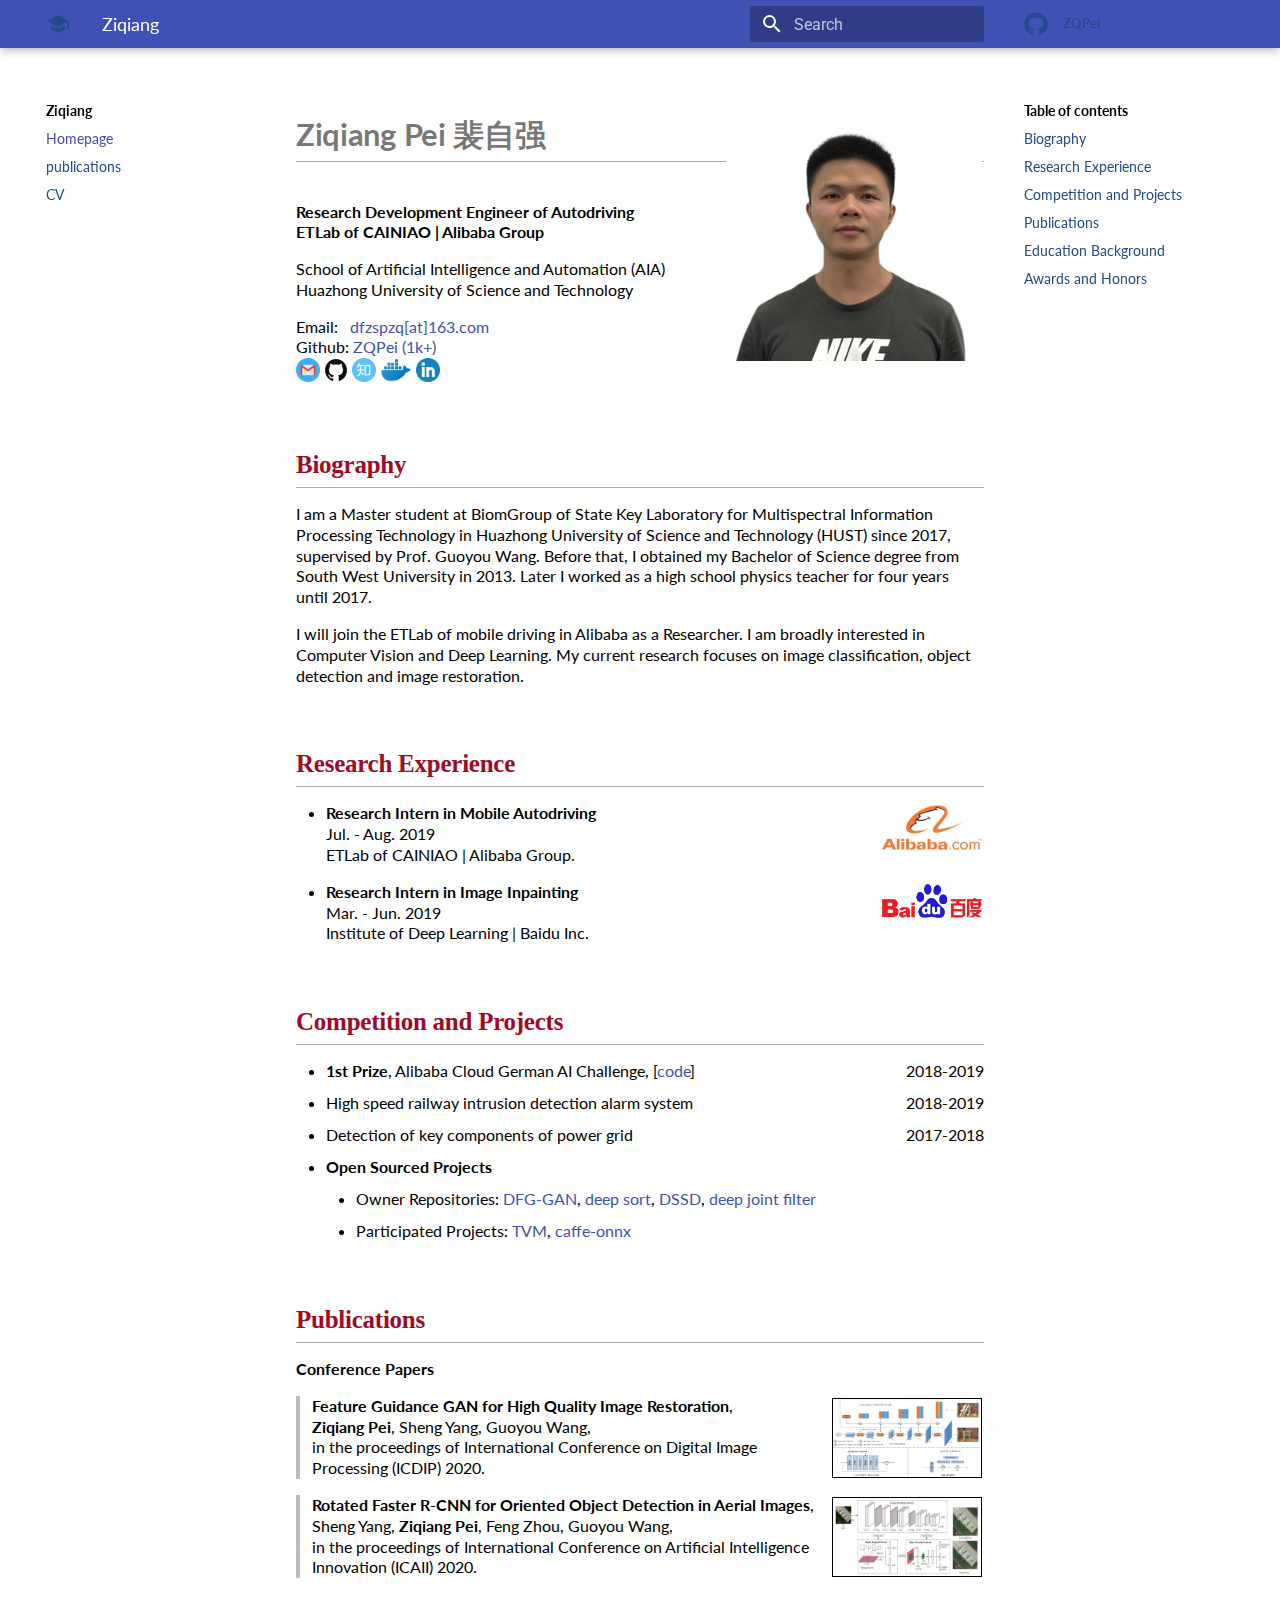
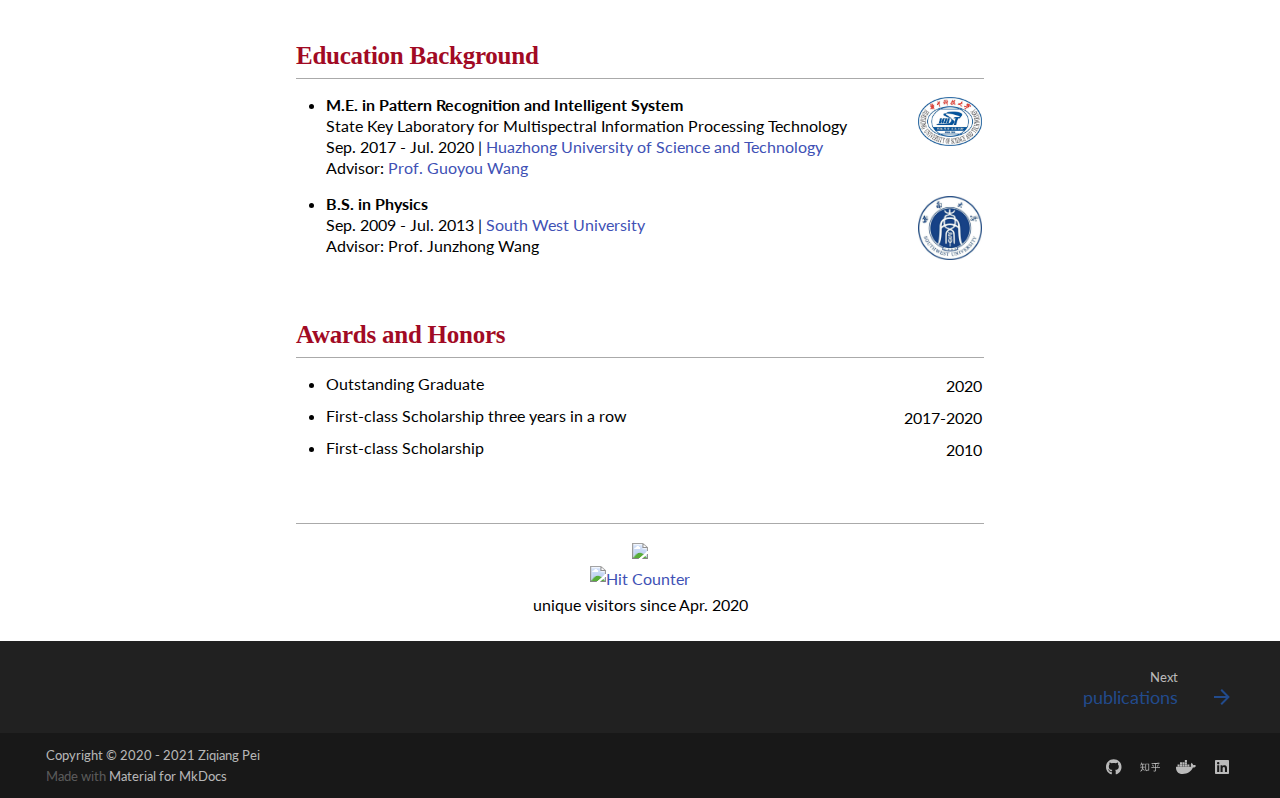
==== index.html @ 9671bfe8 "add style" ====
<!doctype html>
<html lang="en" class="no-js">
  <head>
    
      <meta charset="utf-8">
      <meta name="viewport" content="width=device-width,initial-scale=1">
      
        <meta name="description" content="Ziqiang's Academic Homepage">
      
      
        <link rel="canonical" href="https://zqpei.github.io/">
      
      
        <meta name="author" content="Ziqiang Pei">
      
      <link rel="shortcut icon" href="images/favicon.png">
      <meta name="generator" content="mkdocs-1.1, mkdocs-material-5.0.1">
    
    
      
        <title>Ziqiang</title>
      
    
    
      <link rel="stylesheet" href="assets/stylesheets/main.c3000690.min.css">
      
        <link rel="stylesheet" href="assets/stylesheets/palette.4444686e.min.css">
      
      
        
        
        <meta name="theme-color" content="#3f51b5">
      
    
    
    
      
        <link href="https://fonts.gstatic.com" rel="preconnect" crossorigin>
        <link rel="stylesheet" href="https://fonts.googleapis.com/css?family=Roboto:300,400,400i,700%7CRoboto+Mono&display=fallback">
        <style>body,input{font-family:"Roboto",-apple-system,BlinkMacSystemFont,Helvetica,Arial,sans-serif}code,kbd,pre{font-family:"Roboto Mono",SFMono-Regular,Consolas,Menlo,monospace}</style>
      
    
    
    
      <link rel="stylesheet" href="style.css">
    
    
      
        
<link rel="preconnect dns-prefetch" href="https://www.google-analytics.com">
<script>window.ga=window.ga||function(){(ga.q=ga.q||[]).push(arguments)},ga.l=+new Date,ga("create","UA-162524994-1","auto"),ga("set","anonymizeIp",!0),ga("send","pageview"),document.addEventListener("DOMContentLoaded",function(){document.forms.search&&document.forms.search.query.addEventListener("blur",function(){if(this.value){var e=document.location.pathname;ga("send","pageview",e+"?q="+this.value)}})}),document.addEventListener("DOMContentSwitch",function(){ga("send","pageview")})</script>
<script async src="https://www.google-analytics.com/analytics.js"></script>
      
    
    
    <link href="https://fonts.googleapis.com/css?family=Lato:400,700,400italic,700italic" rel="stylesheet" type="text/css">
    
  </head>
  
  
    
    
    <body dir="ltr" data-md-color-primary="indigo" data-md-color-accent="indigo">
  
    <input class="md-toggle" data-md-toggle="drawer" type="checkbox" id="__drawer" autocomplete="off">
    <input class="md-toggle" data-md-toggle="search" type="checkbox" id="__search" autocomplete="off">
    <label class="md-overlay" for="__drawer"></label>
    <div data-md-component="skip">
      
        
        <a href="#ziqiang-pei" class="md-skip">
          Skip to content
        </a>
      
    </div>
    <div data-md-component="announce">
      
    </div>
    
      <header class="md-header" data-md-component="header">
  <nav class="md-header-nav md-grid" aria-label="Header">
    <a href="https://zqpei.github.io" title="Ziqiang" class="md-header-nav__button md-logo" aria-label="Ziqiang">
      
  
  <svg xmlns="http://www.w3.org/2000/svg" viewBox="0 0 24 24"><path d="M12,3L1,9L12,15L21,10.09V17H23V9M5,13.18V17.18L12,21L19,17.18V13.18L12,17L5,13.18Z" /></svg>

    </a>
    <label class="md-header-nav__button md-icon" for="__drawer">
      <svg xmlns="http://www.w3.org/2000/svg" viewBox="0 0 24 24"><path d="M3,6H21V8H3V6M3,11H21V13H3V11M3,16H21V18H3V16Z" /></svg>
    </label>
    <div class="md-header-nav__title" data-md-component="header-title">
      
        <div class="md-header-nav__ellipsis">
          <span class="md-header-nav__topic md-ellipsis">
            Ziqiang
          </span>
          <span class="md-header-nav__topic md-ellipsis">
            
              Homepage
            
          </span>
        </div>
      
    </div>
    
      <label class="md-header-nav__button md-icon" for="__search">
        <svg xmlns="http://www.w3.org/2000/svg" viewBox="0 0 24 24"><path d="M9.5,3A6.5,6.5 0 0,1 16,9.5C16,11.11 15.41,12.59 14.44,13.73L14.71,14H15.5L20.5,19L19,20.5L14,15.5V14.71L13.73,14.44C12.59,15.41 11.11,16 9.5,16A6.5,6.5 0 0,1 3,9.5A6.5,6.5 0 0,1 9.5,3M9.5,5C7,5 5,7 5,9.5C5,12 7,14 9.5,14C12,14 14,12 14,9.5C14,7 12,5 9.5,5Z" /></svg>
      </label>
      
<div class="md-search" data-md-component="search" role="dialog">
  <label class="md-search__overlay" for="__search"></label>
  <div class="md-search__inner" role="search">
    <form class="md-search__form" name="search">
      <input type="text" class="md-search__input" name="query" aria-label="Search" placeholder="Search" autocapitalize="off" autocorrect="off" autocomplete="off" spellcheck="false" data-md-component="search-query" data-md-state="active">
      <label class="md-search__icon md-icon" for="__search">
        <svg xmlns="http://www.w3.org/2000/svg" viewBox="0 0 24 24"><path d="M9.5,3A6.5,6.5 0 0,1 16,9.5C16,11.11 15.41,12.59 14.44,13.73L14.71,14H15.5L20.5,19L19,20.5L14,15.5V14.71L13.73,14.44C12.59,15.41 11.11,16 9.5,16A6.5,6.5 0 0,1 3,9.5A6.5,6.5 0 0,1 9.5,3M9.5,5C7,5 5,7 5,9.5C5,12 7,14 9.5,14C12,14 14,12 14,9.5C14,7 12,5 9.5,5Z" /></svg>
        <svg xmlns="http://www.w3.org/2000/svg" viewBox="0 0 24 24"><path d="M20,11V13H8L13.5,18.5L12.08,19.92L4.16,12L12.08,4.08L13.5,5.5L8,11H20Z" /></svg>
      </label>
      <button type="reset" class="md-search__icon md-icon" aria-label="Clear" data-md-component="search-reset" tabindex="-1">
        <svg xmlns="http://www.w3.org/2000/svg" viewBox="0 0 24 24"><path d="M19,6.41L17.59,5L12,10.59L6.41,5L5,6.41L10.59,12L5,17.59L6.41,19L12,13.41L17.59,19L19,17.59L13.41,12L19,6.41Z" /></svg>
      </button>
    </form>
    <div class="md-search__output">
      <div class="md-search__scrollwrap" data-md-scrollfix>
        <div class="md-search-result" data-md-component="search-result">
          <div class="md-search-result__meta">
            Type to start searching
          </div>
          <ol class="md-search-result__list"></ol>
        </div>
      </div>
    </div>
  </div>
</div>
    
    
      <div class="md-header-nav__source">
        
<a href="https://github.com/ZQPei" title="Go to repository" class="md-source">
  <div class="md-source__icon md-icon">
    
    <svg xmlns="http://www.w3.org/2000/svg" viewBox="0 0 496 512"><path d="M165.9 397.4c0 2-2.3 3.6-5.2 3.6-3.3.3-5.6-1.3-5.6-3.6 0-2 2.3-3.6 5.2-3.6 3-.3 5.6 1.3 5.6 3.6zm-31.1-4.5c-.7 2 1.3 4.3 4.3 4.9 2.6 1 5.6 0 6.2-2s-1.3-4.3-4.3-5.2c-2.6-.7-5.5.3-6.2 2.3zm44.2-1.7c-2.9.7-4.9 2.6-4.6 4.9.3 2 2.9 3.3 5.9 2.6 2.9-.7 4.9-2.6 4.6-4.6-.3-1.9-3-3.2-5.9-2.9zM244.8 8C106.1 8 0 113.3 0 252c0 110.9 69.8 205.8 169.5 239.2 12.8 2.3 17.3-5.6 17.3-12.1 0-6.2-.3-40.4-.3-61.4 0 0-70 15-84.7-29.8 0 0-11.4-29.1-27.8-36.6 0 0-22.9-15.7 1.6-15.4 0 0 24.9 2 38.6 25.8 21.9 38.6 58.6 27.5 72.9 20.9 2.3-16 8.8-27.1 16-33.7-55.9-6.2-112.3-14.3-112.3-110.5 0-27.5 7.6-41.3 23.6-58.9-2.6-6.5-11.1-33.3 2.6-67.9 20.9-6.5 69 27 69 27 20-5.6 41.5-8.5 62.8-8.5s42.8 2.9 62.8 8.5c0 0 48.1-33.6 69-27 13.7 34.7 5.2 61.4 2.6 67.9 16 17.7 25.8 31.5 25.8 58.9 0 96.5-58.9 104.2-114.8 110.5 9.2 7.9 17 22.9 17 46.4 0 33.7-.3 75.4-.3 83.6 0 6.5 4.6 14.4 17.3 12.1C428.2 457.8 496 362.9 496 252 496 113.3 383.5 8 244.8 8zM97.2 352.9c-1.3 1-1 3.3.7 5.2 1.6 1.6 3.9 2.3 5.2 1 1.3-1 1-3.3-.7-5.2-1.6-1.6-3.9-2.3-5.2-1zm-10.8-8.1c-.7 1.3.3 2.9 2.3 3.9 1.6 1 3.6.7 4.3-.7.7-1.3-.3-2.9-2.3-3.9-2-.6-3.6-.3-4.3.7zm32.4 35.6c-1.6 1.3-1 4.3 1.3 6.2 2.3 2.3 5.2 2.6 6.5 1 1.3-1.3.7-4.3-1.3-6.2-2.2-2.3-5.2-2.6-6.5-1zm-11.4-14.7c-1.6 1-1.6 3.6 0 5.9 1.6 2.3 4.3 3.3 5.6 2.3 1.6-1.3 1.6-3.9 0-6.2-1.4-2.3-4-3.3-5.6-2z"/></svg>
  </div>
  <div class="md-source__repository">
    ZQPei
  </div>
</a>
      </div>
    
  </nav>
</header>
    
    <div class="md-container" data-md-component="container">
      
        
      
      
        
      
      <main class="md-main" data-md-component="main">
        <div class="md-main__inner md-grid">
          
            
              <div class="md-sidebar md-sidebar--primary" data-md-component="navigation">
                <div class="md-sidebar__scrollwrap">
                  <div class="md-sidebar__inner">
                    <nav class="md-nav md-nav--primary" aria-label="Navigation" data-md-level="0">
  <label class="md-nav__title" for="__drawer">
    <a href="https://zqpei.github.io" title="Ziqiang" class="md-nav__button md-logo" aria-label="Ziqiang">
      
  
  <svg xmlns="http://www.w3.org/2000/svg" viewBox="0 0 24 24"><path d="M12,3L1,9L12,15L21,10.09V17H23V9M5,13.18V17.18L12,21L19,17.18V13.18L12,17L5,13.18Z" /></svg>

    </a>
    Ziqiang
  </label>
  
    <div class="md-nav__source">
      
<a href="https://github.com/ZQPei" title="Go to repository" class="md-source">
  <div class="md-source__icon md-icon">
    
    <svg xmlns="http://www.w3.org/2000/svg" viewBox="0 0 496 512"><path d="M165.9 397.4c0 2-2.3 3.6-5.2 3.6-3.3.3-5.6-1.3-5.6-3.6 0-2 2.3-3.6 5.2-3.6 3-.3 5.6 1.3 5.6 3.6zm-31.1-4.5c-.7 2 1.3 4.3 4.3 4.9 2.6 1 5.6 0 6.2-2s-1.3-4.3-4.3-5.2c-2.6-.7-5.5.3-6.2 2.3zm44.2-1.7c-2.9.7-4.9 2.6-4.6 4.9.3 2 2.9 3.3 5.9 2.6 2.9-.7 4.9-2.6 4.6-4.6-.3-1.9-3-3.2-5.9-2.9zM244.8 8C106.1 8 0 113.3 0 252c0 110.9 69.8 205.8 169.5 239.2 12.8 2.3 17.3-5.6 17.3-12.1 0-6.2-.3-40.4-.3-61.4 0 0-70 15-84.7-29.8 0 0-11.4-29.1-27.8-36.6 0 0-22.9-15.7 1.6-15.4 0 0 24.9 2 38.6 25.8 21.9 38.6 58.6 27.5 72.9 20.9 2.3-16 8.8-27.1 16-33.7-55.9-6.2-112.3-14.3-112.3-110.5 0-27.5 7.6-41.3 23.6-58.9-2.6-6.5-11.1-33.3 2.6-67.9 20.9-6.5 69 27 69 27 20-5.6 41.5-8.5 62.8-8.5s42.8 2.9 62.8 8.5c0 0 48.1-33.6 69-27 13.7 34.7 5.2 61.4 2.6 67.9 16 17.7 25.8 31.5 25.8 58.9 0 96.5-58.9 104.2-114.8 110.5 9.2 7.9 17 22.9 17 46.4 0 33.7-.3 75.4-.3 83.6 0 6.5 4.6 14.4 17.3 12.1C428.2 457.8 496 362.9 496 252 496 113.3 383.5 8 244.8 8zM97.2 352.9c-1.3 1-1 3.3.7 5.2 1.6 1.6 3.9 2.3 5.2 1 1.3-1 1-3.3-.7-5.2-1.6-1.6-3.9-2.3-5.2-1zm-10.8-8.1c-.7 1.3.3 2.9 2.3 3.9 1.6 1 3.6.7 4.3-.7.7-1.3-.3-2.9-2.3-3.9-2-.6-3.6-.3-4.3.7zm32.4 35.6c-1.6 1.3-1 4.3 1.3 6.2 2.3 2.3 5.2 2.6 6.5 1 1.3-1.3.7-4.3-1.3-6.2-2.2-2.3-5.2-2.6-6.5-1zm-11.4-14.7c-1.6 1-1.6 3.6 0 5.9 1.6 2.3 4.3 3.3 5.6 2.3 1.6-1.3 1.6-3.9 0-6.2-1.4-2.3-4-3.3-5.6-2z"/></svg>
  </div>
  <div class="md-source__repository">
    ZQPei
  </div>
</a>
    </div>
  
  <ul class="md-nav__list" data-md-scrollfix>
    
      
      
      

  


  <li class="md-nav__item md-nav__item--active">
    
    <input class="md-nav__toggle md-toggle" data-md-toggle="toc" type="checkbox" id="__toc">
    
      
    
    
      <label class="md-nav__link md-nav__link--active" for="__toc">
        Homepage
        <span class="md-nav__icon md-icon">
          <svg xmlns="http://www.w3.org/2000/svg" viewBox="0 0 24 24"><path d="M3,9H17V7H3V9M3,13H17V11H3V13M3,17H17V15H3V17M19,17H21V15H19V17M19,7V9H21V7H19M19,13H21V11H19V13Z" /></svg>
        </span>
      </label>
    
    <a href="." title="Homepage" class="md-nav__link md-nav__link--active">
      Homepage
    </a>
    
      
<nav class="md-nav md-nav--secondary" aria-label="Table of contents">
  
  
    
  
  
    <label class="md-nav__title" for="__toc">
      <span class="md-nav__icon md-icon">
        <svg xmlns="http://www.w3.org/2000/svg" viewBox="0 0 24 24"><path d="M20,11V13H8L13.5,18.5L12.08,19.92L4.16,12L12.08,4.08L13.5,5.5L8,11H20Z" /></svg>
      </span>
      Table of contents
    </label>
    <ul class="md-nav__list" data-md-scrollfix>
      
        <li class="md-nav__item">
  <a href="#biography" class="md-nav__link">
    Biography
  </a>
  
</li>
      
        <li class="md-nav__item">
  <a href="#research-experience" class="md-nav__link">
    Research Experience
  </a>
  
</li>
      
        <li class="md-nav__item">
  <a href="#competition-and-projects" class="md-nav__link">
    Competition and Projects
  </a>
  
</li>
      
        <li class="md-nav__item">
  <a href="#publications" class="md-nav__link">
    Publications
  </a>
  
</li>
      
        <li class="md-nav__item">
  <a href="#education-background" class="md-nav__link">
    Education Background
  </a>
  
</li>
      
        <li class="md-nav__item">
  <a href="#awards-and-honors" class="md-nav__link">
    Awards and Honors
  </a>
  
</li>
      
        <li class="md-nav__item">
  <a href="#_1" class="md-nav__link">
    
  </a>
  
</li>
      
    </ul>
  
</nav>
    
  </li>

    
      
      
      


  <li class="md-nav__item">
    <a href="publications/" title="publications" class="md-nav__link">
      publications
    </a>
  </li>

    
      
      
      


  <li class="md-nav__item">
    <a href="cv/" title="CV" class="md-nav__link">
      CV
    </a>
  </li>

    
  </ul>
</nav>
                  </div>
                </div>
              </div>
            
            
              <div class="md-sidebar md-sidebar--secondary" data-md-component="toc">
                <div class="md-sidebar__scrollwrap">
                  <div class="md-sidebar__inner">
                    
<nav class="md-nav md-nav--secondary" aria-label="Table of contents">
  
  
    
  
  
    <label class="md-nav__title" for="__toc">
      <span class="md-nav__icon md-icon">
        <svg xmlns="http://www.w3.org/2000/svg" viewBox="0 0 24 24"><path d="M20,11V13H8L13.5,18.5L12.08,19.92L4.16,12L12.08,4.08L13.5,5.5L8,11H20Z" /></svg>
      </span>
      Table of contents
    </label>
    <ul class="md-nav__list" data-md-scrollfix>
      
        <li class="md-nav__item">
  <a href="#biography" class="md-nav__link">
    Biography
  </a>
  
</li>
      
        <li class="md-nav__item">
  <a href="#research-experience" class="md-nav__link">
    Research Experience
  </a>
  
</li>
      
        <li class="md-nav__item">
  <a href="#competition-and-projects" class="md-nav__link">
    Competition and Projects
  </a>
  
</li>
      
        <li class="md-nav__item">
  <a href="#publications" class="md-nav__link">
    Publications
  </a>
  
</li>
      
        <li class="md-nav__item">
  <a href="#education-background" class="md-nav__link">
    Education Background
  </a>
  
</li>
      
        <li class="md-nav__item">
  <a href="#awards-and-honors" class="md-nav__link">
    Awards and Honors
  </a>
  
</li>
      
        <li class="md-nav__item">
  <a href="#_1" class="md-nav__link">
    
  </a>
  
</li>
      
    </ul>
  
</nav>
                  </div>
                </div>
              </div>
            
          
          <div class="md-content">
            <article class="md-content__inner md-typeset">
              
                
                
                  
                
                
                <div style="float:right;border:solid 1px 000;margin:2px;"><img src="./images/profile_small.jpg"  width="256" ></div>

<h1 id="ziqiang-pei"><strong>Ziqiang Pei 裴自强</strong></h1>
<p><font color=#000000 size=3 face="" style="line-height:1.3"></p>
<p><strong>Research Development Engineer of Autodriving<br />
ETLab of CAINIAO | Alibaba Group</strong></p>
<p>School of Artificial Intelligence and Automation (AIA)<br />
Huazhong University of Science and Technology</p>
<p>Email:&ensp; <a href="mailto:dfzspzq@163.com">dfzspzq[at]163.com</a><br />
Github: <a href="https://www.github.com/ZQPei">ZQPei (1k+)</a>  <br />
<a href="mailto:dfzspzq@163.com"><img src="./images/gmail2.png" height="24"></a>
<a href="https://www.github.com/ZQPei"><img src="./images/github2.png" height="24"> </a>
<a href="https://www.zhihu.com/people/pei-zi-qiang-16"><img src="./images/zhihu.png" height="24"></a>
<a href="https://hub.docker.com/u/dfzspzq"><img src="./images/docker.png" height="24"></a>
<a href="https://www.linkedin.com/in/%E8%87%AA%E5%BC%BA-%E8%A3%B4-6a1715110/"><img src="./images/linkedin.png" height="24"></a></p>
<p></font></p>
<!-- <hr> -->

<h2 id="biography"><font face="Georgia"><strong>Biography</strong></font></h2>
<p><font color=#000000 size=3 face="" style="line-height:1.3"></p>
<p>I am a Master student at BiomGroup of State Key Laboratory for Multispectral Information Processing Technology in Huazhong University of Science and Technology (HUST) since 2017, supervised by Prof. Guoyou Wang. Before that, I obtained my Bachelor of Science degree from South West University in 2013. Later I worked as a high school physics teacher for four years until 2017.<br></p>
<p>I will join the ETLab of mobile driving in Alibaba as a Researcher. I am broadly interested in Computer Vision and Deep Learning. My current research focuses on image classification, object detection and image restoration.  </p>
<p></font></p>
<!-- <hr> -->

<h2 id="research-experience"><font face="Georgia"><strong>Research Experience</strong></font></h2>
<p><font color=#000000 size=3 face="" style="line-height:1.3"></p>
<div style="float:right;border:solid 1px 000;margin:2px;"><img src="./images/alibaba_logo.jpg"  width="100" ></div>

<ul>
<li><strong>Research Intern in Mobile Autodriving</strong><br />
    Jul. - Aug. 2019<br />
    ETLab of CAINIAO | Alibaba Group.</li>
</ul>
<div style="float:right;border:solid 1px 000;margin:2px;"><img src="./images/baidu_logo.jpg"  width="100" ></div>

<ul>
<li><strong>Research Intern in Image Inpainting</strong><br />
    Mar. - Jun.  2019<br />
    Institute of Deep Learning | Baidu Inc.</li>
</ul>
<p></font></p>
<!-- <hr> -->

<h2 id="competition-and-projects"><font face="Georgia"><strong>Competition and Projects</strong></font></h2>
<p><font color=#000000 size=3 face="" style="line-height:1.3"></p>
<ul>
<li>
<p><div style="float:left; text-align:left"> <strong>1st Prize</strong>, Alibaba Cloud German AI Challenge, [<a href="https://github.com/ZQPei/Alibaba_Cloud_German_AI_Challenge_for_Earth_Observation">code</a>] </div>
    <div style="float:right; text-align:right">2018-2019</div> <br /></p>
</li>
<li>
<p><div style="float:left; text-align:left">High speed railway intrusion detection alarm system</div>
    <div style="float:right; text-align:right">2018-2019</div> <br /></p>
</li>
<li>
<p><div style="float:left; text-align:left">Detection of key components of power grid</div>
    <div style="float:right; text-align:right">2017-2018</div> <br /></p>
</li>
<li>
<p><strong>Open Sourced Projects</strong>  </p>
<ul>
<li>
<p>Owner Repositories: <a href="https://github.com/ZQPei/deep_feature_guided">DFG-GAN</a>, <a href="https://www.github.com/zqpei/deep_sort_pytorch">deep sort</a>, <a href="https://github.com/ZQPei/DSSD">DSSD</a>, <a href="https://github.com/ZQPei/deep_joint_filter">deep joint filter</a>  </p>
</li>
<li>
<p>Participated Projects: <a href="https://www.github.com/tvm/tvm">TVM</a>, <a href="https://www.github.com/htshinichi/caffe-onnx">caffe-onnx</a>  </p>
</li>
</ul>
</li>
</ul>
<p></font></p>
<!-- <hr> -->

<h2 id="publications"><font face="Georgia"><strong>Publications</strong></font></h2>
<p><font color=#000000 size=3 face="" style="line-height:1.3"></p>
<p><strong>Conference Papers</strong></p>
<div style="float:right;border:solid 1px 000;margin:2px;margin-left:7px"><img src="./images/paper1.jpg"  width="150" height="80" border="1" style="border: 1px solid black" ></div>

<blockquote>
<p><font color=#000000 face="">
<strong>Feature Guidance GAN for High Quality Image Restoration</strong>,<br />
<strong>Ziqiang Pei</strong>, Sheng Yang, Guoyou Wang,<br />
in the proceedings of International Conference on Digital Image Processing (ICDIP) 2020.<br />
</font></p>
</blockquote>
<div style="float:right;border:solid 1px 000;margin:2px;margin-left:7px""><img src="./images/paper2.jpg"  width="150" height="80" border="1" style="border: 1px solid black" ></div>

<blockquote>
<p><font color=#000000 face="">
<strong>Rotated Faster R-CNN for Oriented Object Detection in Aerial Images</strong>,<br />
Sheng Yang, <strong>Ziqiang Pei</strong>, Feng Zhou, Guoyou Wang,<br />
in the proceedings of International Conference on Artificial Intelligence Innovation (ICAII) 2020.<br />
</font></p>
</blockquote>
<p></font></p>
<!-- <hr> -->

<h2 id="education-background"><font face="Georgia"><strong>Education Background</strong></font></h2>
<p><font color=#000000 size=3 face="" style="line-height:1.3"></p>
<div style="float:right;border:solid 1px 000;margin:2px;"><img src="./images/hust.jpg"  width="64" ></div>

<ul>
<li><strong>M.E. in Pattern Recognition and Intelligent System</strong>  <br />
    State Key Laboratory for Multispectral Information Processing Technology<br />
    Sep. 2017 - Jul. 2020 | <a href="http://english.hust.edu.cn/">Huazhong University of Science and Technology</a><br />
    Advisor: <a href="http://aia.hust.edu.cn/info/1150/3435.htm">Prof. Guoyou Wang</a></li>
</ul>
<div style="float:right;border:solid 1px 000;margin:2px;"><img src="./images/swu.jpg"  width="64" ></div>

<ul>
<li><strong>B.S. in Physics</strong> <br />
    Sep. 2009 - Jul. 2013 | <a href="http://www.swu.edu.cn/">South West University</a><br />
    Advisor: Prof. Junzhong Wang</li>
</ul>
<p></font></p>
<!-- <hr> -->

<h2 id="awards-and-honors"><font face="Georgia"><strong>Awards and Honors</strong></font></h2>
<p><font color=#000000 size=3 face="" style="line-height:1.3"></p>
<ul>
<li>
<p><div style="float:left; text-align:left">Outstanding Graduate</div>
    <div style="float:right;border:solid 1px 000;margin:2px;">2020</div> <br /></p>
</li>
<li>
<p><div style="float:left; text-align:left">First-class Scholarship three years in a row</div>
    <div style="float:right;border:solid 1px 000;margin:2px;">2017-2020</div> <br /></p>
</li>
<li>
<p><div style="float:left; text-align:left">First-class Scholarship</div>
    <div style="float:right;border:solid 1px 000;margin:2px;">2010</div> <br /></p>
</li>
</ul>
<p></font></p>
<h2 id="_1"></h2>
<!-- **** -->

<div align="center" width="256">
<script type='text/javascript' id='clustrmaps' src='//cdn.clustrmaps.com/map_v2.js?cl=ffffff&w=a&t=tt&d=-6oNDo0g9KDgYDv2ds7zodPn3XDfyIJnPQBIHVuzKa8&co=2d78ad&ct=ffffff&cmo=3acc3a&cmn=ff5353'></script>
<a href='https://clustrmaps.com/site/1b6ir'  title='Visit tracker'><img src='//clustrmaps.com/map_v2.png?cl=ffffff&w=a&t=tt&d=-6oNDo0g9KDgYDv2ds7zodPn3XDfyIJnPQBIHVuzKa8&co=2d78ad&ct=ffffff'/></a>
</div>

<div align="center" width="256">
<a href="https://www.easycounter.com/">
<img src="https://www.easycounter.com/counter.php?dfzspzq"
border="0" alt="Hit Counter"></a>
<br>unique visitors since Apr. 2020
<!-- <br><a href="https://www.easycounter.com/">HTML Counter</a> -->
</div>

<!-- Google Analytics -->

<!-- <script>
(function(i,s,o,g,r,a,m){i['GoogleAnalyticsObject']=r;i[r]=i[r]||function(){
(i[r].q=i[r].q||[]).push(arguments)},i[r].l=1*new Date();a=s.createElement(o),
m=s.getElementsByTagName(o)[0];a.async=1;a.src=g;m.parentNode.insertBefore(a,m)
})(window,document,'script','https://www.google-analytics.com/analytics.js','ga');

ga('create', 'UA-162524994-1', 'auto');
ga('send', 'pageview');
</script> -->

<!-- End Google Analytics -->
                
              
              
                


              
            </article>
          </div>
        </div>
      </main>
      
        
<footer class="md-footer">
  
    <div class="md-footer-nav">
      <nav class="md-footer-nav__inner md-grid" aria-label="Footer">
        
        
          <a href="publications/" title="publications" class="md-footer-nav__link md-footer-nav__link--next" rel="next">
            <div class="md-footer-nav__title">
              <div class="md-ellipsis">
                <span class="md-footer-nav__direction">
                  Next
                </span>
                publications
              </div>
            </div>
            <div class="md-footer-nav__button md-icon">
              <svg xmlns="http://www.w3.org/2000/svg" viewBox="0 0 24 24"><path d="M4,11V13H16L10.5,18.5L11.92,19.92L19.84,12L11.92,4.08L10.5,5.5L16,11H4Z" /></svg>
            </div>
          </a>
        
      </nav>
    </div>
  
  <div class="md-footer-meta md-typeset">
    <div class="md-footer-meta__inner md-grid">
      <div class="md-footer-copyright">
        
          <div class="md-footer-copyright__highlight">
            Copyright &copy; 2020 - 2021 Ziqiang Pei
          </div>
        
        Made with
        <a href="https://squidfunk.github.io/mkdocs-material/" target="_blank" rel="noopener">
          Material for MkDocs
        </a>
      </div>
      
  <div class="md-footer-social">
    
      
      
      <a href="https://github.com/ZQPei" target="_blank" rel="noopener" title="github.com" class="md-footer-social__link">
        <svg xmlns="http://www.w3.org/2000/svg" viewBox="0 0 496 512"><path d="M165.9 397.4c0 2-2.3 3.6-5.2 3.6-3.3.3-5.6-1.3-5.6-3.6 0-2 2.3-3.6 5.2-3.6 3-.3 5.6 1.3 5.6 3.6zm-31.1-4.5c-.7 2 1.3 4.3 4.3 4.9 2.6 1 5.6 0 6.2-2s-1.3-4.3-4.3-5.2c-2.6-.7-5.5.3-6.2 2.3zm44.2-1.7c-2.9.7-4.9 2.6-4.6 4.9.3 2 2.9 3.3 5.9 2.6 2.9-.7 4.9-2.6 4.6-4.6-.3-1.9-3-3.2-5.9-2.9zM244.8 8C106.1 8 0 113.3 0 252c0 110.9 69.8 205.8 169.5 239.2 12.8 2.3 17.3-5.6 17.3-12.1 0-6.2-.3-40.4-.3-61.4 0 0-70 15-84.7-29.8 0 0-11.4-29.1-27.8-36.6 0 0-22.9-15.7 1.6-15.4 0 0 24.9 2 38.6 25.8 21.9 38.6 58.6 27.5 72.9 20.9 2.3-16 8.8-27.1 16-33.7-55.9-6.2-112.3-14.3-112.3-110.5 0-27.5 7.6-41.3 23.6-58.9-2.6-6.5-11.1-33.3 2.6-67.9 20.9-6.5 69 27 69 27 20-5.6 41.5-8.5 62.8-8.5s42.8 2.9 62.8 8.5c0 0 48.1-33.6 69-27 13.7 34.7 5.2 61.4 2.6 67.9 16 17.7 25.8 31.5 25.8 58.9 0 96.5-58.9 104.2-114.8 110.5 9.2 7.9 17 22.9 17 46.4 0 33.7-.3 75.4-.3 83.6 0 6.5 4.6 14.4 17.3 12.1C428.2 457.8 496 362.9 496 252 496 113.3 383.5 8 244.8 8zM97.2 352.9c-1.3 1-1 3.3.7 5.2 1.6 1.6 3.9 2.3 5.2 1 1.3-1 1-3.3-.7-5.2-1.6-1.6-3.9-2.3-5.2-1zm-10.8-8.1c-.7 1.3.3 2.9 2.3 3.9 1.6 1 3.6.7 4.3-.7.7-1.3-.3-2.9-2.3-3.9-2-.6-3.6-.3-4.3.7zm32.4 35.6c-1.6 1.3-1 4.3 1.3 6.2 2.3 2.3 5.2 2.6 6.5 1 1.3-1.3.7-4.3-1.3-6.2-2.2-2.3-5.2-2.6-6.5-1zm-11.4-14.7c-1.6 1-1.6 3.6 0 5.9 1.6 2.3 4.3 3.3 5.6 2.3 1.6-1.3 1.6-3.9 0-6.2-1.4-2.3-4-3.3-5.6-2z"/></svg>
      </a>
    
      
      
      <a href="https://www.zhihu.com/people/pei-zi-qiang-16" target="_blank" rel="noopener" title="www.zhihu.com" class="md-footer-social__link">
        <svg xmlns="http://www.w3.org/2000/svg" viewBox="0 0 640 512"><path d="M170.54 148.13v217.54l23.43.01 7.71 26.37 42.01-26.37h49.53V148.13H170.54zm97.75 193.93h-27.94l-27.9 17.51-5.08-17.47-11.9-.04V171.75h72.82v170.31zm-118.46-94.39H97.5c1.74-27.1 2.2-51.59 2.2-73.46h51.16s1.97-22.56-8.58-22.31h-88.5c3.49-13.12 7.87-26.66 13.12-40.67 0 0-24.07 0-32.27 21.57-3.39 8.9-13.21 43.14-30.7 78.12 5.89-.64 25.37-1.18 36.84-22.21 2.11-5.89 2.51-6.66 5.14-14.53h28.87c0 10.5-1.2 66.88-1.68 73.44H20.83c-11.74 0-15.56 23.62-15.56 23.62h65.58C66.45 321.1 42.83 363.12 0 396.34c20.49 5.85 40.91-.93 51-9.9 0 0 22.98-20.9 35.59-69.25l53.96 64.94s7.91-26.89-1.24-39.99c-7.58-8.92-28.06-33.06-36.79-41.81L87.9 311.95c4.36-13.98 6.99-27.55 7.87-40.67h61.65s-.09-23.62-7.59-23.62v.01zm412.02-1.6c20.83-25.64 44.98-58.57 44.98-58.57s-18.65-14.8-27.38-4.06c-6 8.15-36.83 48.2-36.83 48.2l19.23 14.43zm-150.09-59.09c-9.01-8.25-25.91 2.13-25.91 2.13s39.52 55.04 41.12 57.45l19.46-13.73s-25.67-37.61-34.66-45.86h-.01zM640 258.35c-19.78 0-130.91.93-131.06.93v-101c4.81 0 12.42-.4 22.85-1.2 40.88-2.41 70.13-4 87.77-4.81 0 0 12.22-27.19-.59-33.44-3.07-1.18-23.17 4.58-23.17 4.58s-165.22 16.49-232.36 18.05c1.6 8.82 7.62 17.08 15.78 19.55 13.31 3.48 22.69 1.7 49.15.89 24.83-1.6 43.68-2.43 56.51-2.43v99.81H351.41s2.82 22.31 25.51 22.85h107.94v70.92c0 13.97-11.19 21.99-24.48 21.12-14.08.11-26.08-1.15-41.69-1.81 1.99 3.97 6.33 14.39 19.31 21.84 9.88 4.81 16.17 6.57 26.02 6.57 29.56 0 45.67-17.28 44.89-45.31v-73.32h122.36c9.68 0 8.7-23.78 8.7-23.78l.03-.01z"/></svg>
      </a>
    
      
      
      <a href="https://hub.docker.com/u/dfzspzq" target="_blank" rel="noopener" title="hub.docker.com" class="md-footer-social__link">
        <svg xmlns="http://www.w3.org/2000/svg" viewBox="0 0 640 512"><path d="M349.9 236.3h-66.1v-59.4h66.1v59.4zm0-204.3h-66.1v60.7h66.1V32zm78.2 144.8H362v59.4h66.1v-59.4zm-156.3-72.1h-66.1v60.1h66.1v-60.1zm78.1 0h-66.1v60.1h66.1v-60.1zm276.8 100c-14.4-9.7-47.6-13.2-73.1-8.4-3.3-24-16.7-44.9-41.1-63.7l-14-9.3-9.3 14c-18.4 27.8-23.4 73.6-3.7 103.8-8.7 4.7-25.8 11.1-48.4 10.7H2.4c-8.7 50.8 5.8 116.8 44 162.1 37.1 43.9 92.7 66.2 165.4 66.2 157.4 0 273.9-72.5 328.4-204.2 21.4.4 67.6.1 91.3-45.2 1.5-2.5 6.6-13.2 8.5-17.1l-13.3-8.9zm-511.1-27.9h-66v59.4h66.1v-59.4zm78.1 0h-66.1v59.4h66.1v-59.4zm78.1 0h-66.1v59.4h66.1v-59.4zm-78.1-72.1h-66.1v60.1h66.1v-60.1z"/></svg>
      </a>
    
      
      
      <a href="https://www.linkedin.com/in/%E8%87%AA%E5%BC%BA-%E8%A3%B4-6a1715110/" target="_blank" rel="noopener" title="www.linkedin.com" class="md-footer-social__link">
        <svg xmlns="http://www.w3.org/2000/svg" viewBox="0 0 448 512"><path d="M416 32H31.9C14.3 32 0 46.5 0 64.3v383.4C0 465.5 14.3 480 31.9 480H416c17.6 0 32-14.5 32-32.3V64.3c0-17.8-14.4-32.3-32-32.3zM135.4 416H69V202.2h66.5V416zm-33.2-243c-21.3 0-38.5-17.3-38.5-38.5S80.9 96 102.2 96c21.2 0 38.5 17.3 38.5 38.5 0 21.3-17.2 38.5-38.5 38.5zm282.1 243h-66.4V312c0-24.8-.5-56.7-34.5-56.7-34.6 0-39.9 27-39.9 54.9V416h-66.4V202.2h63.7v29.2h.9c8.9-16.8 30.6-34.5 62.9-34.5 67.2 0 79.7 44.3 79.7 101.9V416z"/></svg>
      </a>
    
  </div>

    </div>
  </div>
</footer>
      
    </div>
    
      <script src="assets/javascripts/vendor.f45d2d8d.min.js"></script>
      <script src="assets/javascripts/bundle.74d0b805.min.js"></script><script id="__lang" type="application/json">{"clipboard.copy": "Copy to clipboard", "clipboard.copied": "Copied to clipboard", "search.config.lang": "en", "search.config.pipeline": "trimmer, stopWordFilter", "search.config.separator": "[\\s\\-]+", "search.result.placeholder": "Type to start searching", "search.result.none": "No matching documents", "search.result.one": "1 matching document", "search.result.other": "# matching documents"}</script>
      
      <script>
        app = initialize({
          base: ".",
          features: ["instant"],
          search: Object.assign({
            worker: "assets/javascripts/worker/search.7f7c8775.min.js"
          }, typeof search !== "undefined" && search)
        })
      </script>
      
    
  </body>
</html>
---- assets/stylesheets/main.c3000690.min.css ----
html{box-sizing:border-box}*,*::before,*::after{box-sizing:inherit}html{-webkit-text-size-adjust:none;-moz-text-size-adjust:none;-ms-text-size-adjust:none;text-size-adjust:none}body{margin:0}hr{box-sizing:content-box;overflow:visible}a,button,label,input{-webkit-tap-highlight-color:transparent}a{color:inherit;text-decoration:none}small{font-size:80%}sub,sup{position:relative;font-size:80%;line-height:0;vertical-align:baseline}sub{bottom:-0.25em}sup{top:-0.5em}img{border-style:none}table{border-collapse:separate;border-spacing:0}td,th{font-weight:normal;vertical-align:top}button{margin:0;padding:0;font-size:inherit;background:transparent;border:0}input{border:0;outline:0}:root{--md-default-fg-color: hsla(0, 0%, 0%, 0.87);--md-default-fg-color--light: hsla(0, 0%, 0%, 0.54);--md-default-fg-color--lighter: hsla(0, 0%, 0%, 0.26);--md-default-fg-color--lightest: hsla(0, 0%, 0%, 0.07);--md-default-bg-color: hsla(0, 0%, 100%, 1);--md-default-bg-color--light: hsla(0, 0%, 100%, 0.7);--md-default-bg-color--lighter: hsla(0, 0%, 100%, 0.3);--md-default-bg-color--lightest: hsla(0, 0%, 100%, 0.12);--md-primary-fg-color: hsla(231deg, 48%, 48%, 1);--md-primary-fg-color--light: hsla(230deg, 44%, 64%, 1);--md-primary-fg-color--dark: hsla(232deg, 54%, 41%, 1);--md-primary-bg-color: var(--md-default-bg-color);--md-primary-bg-color--light: var(--md-default-bg-color--light);--md-accent-fg-color: hsla(231deg, 99%, 66%, 1);--md-accent-fg-color--transparent: hsla(231deg, 99%, 66%, 0.1);--md-accent-bg-color: var(--md-default-bg-color);--md-accent-bg-color--light: var(--md-default-bg-color--light);--md-code-bg-color: hsla(0, 0%, 96%, 1);--md-code-fg-color: hsla(200, 18%, 26%, 1)}.md-icon svg{display:block;width:1.2rem;height:1.2rem;margin:0 auto;fill:currentColor}body{-webkit-font-smoothing:antialiased;-moz-osx-font-smoothing:grayscale}body,input{color:var(--md-default-fg-color);-webkit-font-feature-settings:"kern","liga";font-feature-settings:"kern","liga";font-family:-apple-system,BlinkMacSystemFont,Helvetica,Arial,sans-serif}code,pre,kbd{color:var(--md-default-fg-color);-webkit-font-feature-settings:"kern";font-feature-settings:"kern";font-family:SFMono-Regular,Consolas,Menlo,monospace}.md-typeset{font-size:.8rem;line-height:1.6;-webkit-print-color-adjust:exact;color-adjust:exact}.md-typeset p,.md-typeset ul,.md-typeset ol,.md-typeset blockquote{margin:1em 0}.md-typeset h1{margin:0 0 2rem;color:var(--md-default-fg-color--light);font-weight:300;font-size:1.5625rem;line-height:1.3;letter-spacing:-0.01em}.md-typeset h2{margin:2rem 0 .8rem;font-weight:300;font-size:1.25rem;line-height:1.4;letter-spacing:-0.01em}.md-typeset h3{margin:1.6rem 0 .8rem;font-weight:400;font-size:1rem;line-height:1.5;letter-spacing:-0.01em}.md-typeset h2+h3{margin-top:.8rem}.md-typeset h4{margin:.8rem 0;font-weight:700;font-size:.8rem;letter-spacing:-0.01em}.md-typeset h5,.md-typeset h6{margin:.8rem 0;color:var(--md-default-fg-color--light);font-weight:700;font-size:.64rem;letter-spacing:-0.01em}.md-typeset h5{text-transform:uppercase}.md-typeset hr{margin:1.5em 0;border-bottom:.05rem dotted var(--md-default-fg-color--lighter)}.md-typeset a{color:var(--md-primary-fg-color);word-break:break-word}.md-typeset a,.md-typeset a::before{transition:color 125ms}.md-typeset a:focus,.md-typeset a:hover{color:var(--md-accent-fg-color)}.md-typeset code,.md-typeset pre,.md-typeset kbd{color:var(--md-code-fg-color);direction:ltr}.md-typeset code{padding:0 .2941176471em;font-size:.85em;word-break:break-word;background-color:var(--md-code-bg-color);border-radius:.1rem;-webkit-box-decoration-break:clone;box-decoration-break:clone}.md-typeset h1 code,.md-typeset h2 code,.md-typeset h3 code,.md-typeset h4 code,.md-typeset h5 code,.md-typeset h6 code{margin:initial;padding:initial;background-color:transparent;box-shadow:none}.md-typeset a>code{color:currentColor}.md-typeset pre{position:relative;margin:1em 0;line-height:1.4}.md-typeset pre>code{display:block;margin:0;padding:.525rem 1.1764705882em;overflow:auto;word-break:normal;box-shadow:none;-webkit-box-decoration-break:slice;box-decoration-break:slice;-webkit-overflow-scrolling:touch}.md-typeset pre>code::-webkit-scrollbar{width:.2rem;height:.2rem}.md-typeset pre>code::-webkit-scrollbar-thumb{background-color:var(--md-default-fg-color--lighter)}.md-typeset pre>code::-webkit-scrollbar-thumb:hover{background-color:var(--md-accent-fg-color)}.md-typeset kbd{display:inline-block;padding:0 .6666666667em;font-size:.75em;line-height:1.5;vertical-align:text-top;word-break:break-word;border-radius:.1rem;box-shadow:0 .1rem 0 .05rem var(--md-default-fg-color--lighter),0 .1rem 0 var(--md-default-fg-color--lighter),inset 0 -0.1rem .2rem var(--md-default-bg-color)}.md-typeset mark{padding:0 .25em;word-break:break-word;background-color:rgba(255,235,59,.5);border-radius:.1rem;-webkit-box-decoration-break:clone;box-decoration-break:clone}.md-typeset abbr{text-decoration:none;border-bottom:.05rem dotted var(--md-default-fg-color--light);cursor:help}.md-typeset small{opacity:.75}.md-typeset sup,.md-typeset sub{margin-left:.078125em}[dir=rtl] .md-typeset sup,[dir=rtl] .md-typeset sub{margin-right:.078125em;margin-left:initial}.md-typeset blockquote{padding-left:.6rem;color:var(--md-default-fg-color--light);border-left:.2rem solid var(--md-default-fg-color--lighter)}[dir=rtl] .md-typeset blockquote{padding-right:.6rem;padding-left:initial;border-right:.2rem solid var(--md-default-fg-color--lighter);border-left:initial}.md-typeset ul{list-style-type:disc}.md-typeset ul,.md-typeset ol{margin-left:.625em;padding:0}[dir=rtl] .md-typeset ul,[dir=rtl] .md-typeset ol{margin-right:.625em;margin-left:initial}.md-typeset ul ol,.md-typeset ol ol{list-style-type:lower-alpha}.md-typeset ul ol ol,.md-typeset ol ol ol{list-style-type:lower-roman}.md-typeset ul li,.md-typeset ol li{margin-bottom:.5em;margin-left:1.25em}[dir=rtl] .md-typeset ul li,[dir=rtl] .md-typeset ol li{margin-right:1.25em;margin-left:initial}.md-typeset ul li p,.md-typeset ul li blockquote,.md-typeset ol li p,.md-typeset ol li blockquote{margin:.5em 0}.md-typeset ul li:last-child,.md-typeset ol li:last-child{margin-bottom:0}.md-typeset ul li ul,.md-typeset ul li ol,.md-typeset ol li ul,.md-typeset ol li ol{margin:.5em 0 .5em .625em}[dir=rtl] .md-typeset ul li ul,[dir=rtl] .md-typeset ul li ol,[dir=rtl] .md-typeset ol li ul,[dir=rtl] .md-typeset ol li ol{margin-right:.625em;margin-left:initial}.md-typeset dd{margin:1em 0 1em 1.875em}[dir=rtl] .md-typeset dd{margin-right:1.875em;margin-left:initial}.md-typeset iframe,.md-typeset img,.md-typeset svg{max-width:100%}.md-typeset table:not([class]){display:inline-block;max-width:100%;overflow:auto;font-size:.64rem;background:var(--md-default-bg-color);border-radius:.1rem;box-shadow:0 .2rem .5rem rgba(0,0,0,.05),0 0 .05rem rgba(0,0,0,.1);-webkit-overflow-scrolling:touch}.md-typeset table:not([class])+*{margin-top:1.5em}.md-typeset table:not([class]) th:not([align]),.md-typeset table:not([class]) td:not([align]){text-align:left}[dir=rtl] .md-typeset table:not([class]) th:not([align]),[dir=rtl] .md-typeset table:not([class]) td:not([align]){text-align:right}.md-typeset table:not([class]) th{min-width:5rem;padding:.6rem .8rem;color:var(--md-default-bg-color);vertical-align:top;background-color:var(--md-default-fg-color--light)}.md-typeset table:not([class]) td{padding:.6rem .8rem;vertical-align:top;border-top:.05rem solid var(--md-default-fg-color--lightest)}.md-typeset table:not([class]) tr{transition:background-color 125ms}.md-typeset table:not([class]) tr:hover{background-color:rgba(0,0,0,.035);box-shadow:0 .05rem 0 var(--md-default-bg-color) inset}.md-typeset table:not([class]) tr:first-child td{border-top:0}.md-typeset table:not([class]) a{word-break:normal}.md-typeset__scrollwrap{margin:1em -0.8rem;overflow-x:auto;-webkit-overflow-scrolling:touch}.md-typeset__table{display:inline-block;margin-bottom:.5em;padding:0 .8rem}.md-typeset__table table{display:table;width:100%;margin:0;overflow:hidden}html{height:100%;overflow-x:hidden;font-size:125%;background-color:var(--md-default-bg-color)}body{position:relative;display:flex;flex-direction:column;width:100%;min-height:100%;font-size:.5rem}hr{display:block;height:.05rem;padding:0;border:0}.md-grid{max-width:61rem;margin-right:auto;margin-left:auto}.md-container{display:flex;flex-direction:column;flex-grow:1}.md-main{flex-grow:1}.md-main__inner{height:100%;margin-top:1.5rem}.md-ellipsis{display:block;overflow:hidden;white-space:nowrap;text-overflow:ellipsis}.md-toggle{display:none}.md-overlay{position:fixed;top:0;z-index:3;width:0;height:0;background-color:var(--md-default-fg-color--light);opacity:0;transition:width 0ms 250ms,height 0ms 250ms,opacity 250ms}.md-skip{position:fixed;z-index:-1;margin:.5rem;padding:.3rem .5rem;color:var(--md-default-bg-color);font-size:.64rem;background-color:var(--md-default-fg-color);border-radius:.1rem;transform:translateY(0.4rem);opacity:0}.md-skip:focus{z-index:10;transform:translateY(0);opacity:1;transition:transform 250ms cubic-bezier(0.4, 0, 0.2, 1),opacity 175ms 75ms}@page{margin:25mm}.md-announce{overflow:auto;background-color:var(--md-default-fg-color)}.md-announce__inner{margin:.6rem auto;padding:0 .8rem;color:var(--md-default-bg-color);font-size:.7rem}.md-typeset .md-button{display:inline-block;padding:.625em 2em;color:var(--md-primary-fg-color);font-weight:700;border:.1rem solid currentColor;border-radius:.1rem;transition:color 125ms,background-color 125ms,border-color 125ms}.md-typeset .md-button--primary{color:var(--md-primary-bg-color);background-color:var(--md-primary-fg-color);border-color:var(--md-primary-fg-color)}.md-typeset .md-button:focus,.md-typeset .md-button:hover{color:var(--md-accent-bg-color);background-color:var(--md-accent-fg-color);border-color:var(--md-accent-fg-color)}.md-clipboard{position:absolute;top:.4rem;right:.5em;z-index:1;width:1.5em;height:1.5em;color:var(--md-default-fg-color--lightest);border-radius:.1rem;cursor:pointer;transition:color 125ms}.md-clipboard svg{width:1.125em;height:1.125em}pre:hover .md-clipboard{color:var(--md-default-fg-color--light)}pre .md-clipboard:focus,pre .md-clipboard:hover{color:var(--md-accent-fg-color)}.md-content__inner{margin:0 .8rem 1.2rem;padding-top:.6rem}.md-content__inner::before{display:block;height:.4rem;content:""}.md-content__inner>:last-child{margin-bottom:0}.md-content__button{float:right;margin:.4rem 0;margin-left:.4rem;padding:0}[dir=rtl] .md-content__button{float:left;margin-right:.4rem;margin-left:initial}[dir=rtl] .md-content__button svg{transform:scaleX(-1)}.md-typeset .md-content__button{color:var(--md-default-fg-color--lighter)}.md-content__button svg{display:inline;vertical-align:top}.md-dialog{box-shadow:0 2px 2px 0 rgba(0,0,0,.14),0 1px 5px 0 rgba(0,0,0,.12),0 3px 1px -2px rgba(0,0,0,.2);position:fixed;right:.8rem;bottom:.8rem;left:initial;z-index:2;display:block;min-width:11.1rem;padding:.4rem .6rem;color:var(--md-default-bg-color);font-size:.7rem;background:var(--md-default-fg-color);border:none;border-radius:.1rem;transform:translateY(100%);opacity:0;transition:transform 0ms 400ms,opacity 400ms}[dir=rtl] .md-dialog{right:initial;left:.8rem}.md-dialog[data-md-state=open]{transform:translateY(0);opacity:1;transition:transform 400ms cubic-bezier(0.075, 0.85, 0.175, 1),opacity 400ms}.md-header{position:-webkit-sticky;position:sticky;top:0;right:0;left:0;z-index:2;height:2.4rem;color:var(--md-primary-bg-color);background-color:var(--md-primary-fg-color);box-shadow:0 0 .2rem rgba(0,0,0,0),0 .2rem .4rem rgba(0,0,0,0);transition:color 250ms,background-color 250ms}.no-js .md-header{box-shadow:none;transition:none}.md-header[data-md-state=shadow]{box-shadow:0 0 .2rem rgba(0,0,0,.1),0 .2rem .4rem rgba(0,0,0,.2);transition:color 250ms,background-color 250ms,box-shadow 250ms}.md-header-nav{display:flex;padding:0 .2rem}.md-header-nav__button{position:relative;z-index:1;margin:.2rem;padding:.4rem;cursor:pointer;transition:opacity 250ms}[dir=rtl] .md-header-nav__button svg{transform:scaleX(-1)}.md-header-nav__button:focus,.md-header-nav__button:hover{opacity:.7}.md-header-nav__button.md-logo{margin:.2rem;padding:.4rem}.md-header-nav__button.md-logo img,.md-header-nav__button.md-logo svg{display:block;width:1.2rem;height:1.2rem;fill:currentColor}.no-js .md-header-nav__button[for=__search]{display:none}.md-header-nav__topic{position:absolute;width:100%;transition:transform 400ms cubic-bezier(0.1, 0.7, 0.1, 1),opacity 150ms}.md-header-nav__topic+.md-header-nav__topic{z-index:-1;transform:translateX(1.25rem);opacity:0;transition:transform 400ms cubic-bezier(1, 0.7, 0.1, 0.1),opacity 150ms;pointer-events:none}[dir=rtl] .md-header-nav__topic+.md-header-nav__topic{transform:translateX(-1.25rem)}.no-js .md-header-nav__topic{position:initial}.no-js .md-header-nav__topic+.md-header-nav__topic{display:none}.md-header-nav__title{flex-grow:1;padding:0 1rem;font-size:.9rem;line-height:2.4rem}.md-header-nav__title[data-md-state=active] .md-header-nav__topic{z-index:-1;transform:translateX(-1.25rem);opacity:0;transition:transform 400ms cubic-bezier(1, 0.7, 0.1, 0.1),opacity 150ms;pointer-events:none}[dir=rtl] .md-header-nav__title[data-md-state=active] .md-header-nav__topic{transform:translateX(1.25rem)}.md-header-nav__title[data-md-state=active] .md-header-nav__topic+.md-header-nav__topic{z-index:0;transform:translateX(0);opacity:1;transition:transform 400ms cubic-bezier(0.1, 0.7, 0.1, 1),opacity 150ms;pointer-events:initial}.md-header-nav__title>.md-header-nav__ellipsis{position:relative;width:100%;height:100%}.md-header-nav__source{display:none}.md-hero{overflow:hidden;color:var(--md-primary-bg-color);font-size:1rem;background-color:var(--md-primary-fg-color);transition:background 250ms}.md-hero__inner{margin-top:1rem;padding:.8rem .8rem .4rem;transition:transform 400ms cubic-bezier(0.1, 0.7, 0.1, 1),opacity 250ms;transition-delay:100ms}[data-md-state=hidden] .md-hero__inner{transform:translateY(0.625rem);opacity:0;transition:transform 0ms 400ms,opacity 100ms 0ms;pointer-events:none}.md-hero--expand .md-hero__inner{margin-bottom:1.2rem}.md-footer{color:var(--md-default-bg-color);background-color:var(--md-default-fg-color)}.md-footer-nav__inner{padding:.2rem;overflow:auto}.md-footer-nav__link{display:flex;padding-top:1.4rem;padding-bottom:.4rem;transition:opacity 250ms}.md-footer-nav__link:focus,.md-footer-nav__link:hover{opacity:.7}.md-footer-nav__link--prev{float:left;width:25%}[dir=rtl] .md-footer-nav__link--prev{float:right}[dir=rtl] .md-footer-nav__link--prev svg{transform:scaleX(-1)}.md-footer-nav__link--next{float:right;width:75%;text-align:right}[dir=rtl] .md-footer-nav__link--next{float:left;text-align:left}[dir=rtl] .md-footer-nav__link--next svg{transform:scaleX(-1)}.md-footer-nav__title{position:relative;flex-grow:1;max-width:calc(100% - 2.4rem);padding:0 1rem;font-size:.9rem;line-height:2.4rem}.md-footer-nav__button{margin:.2rem;padding:.4rem}.md-footer-nav__direction{position:absolute;right:0;left:0;margin-top:-1rem;padding:0 1rem;color:var(--md-default-bg-color--light);font-size:.64rem}.md-footer-meta{background-color:var(--md-default-fg-color--lighter)}.md-footer-meta__inner{display:flex;flex-wrap:wrap;justify-content:space-between;padding:.2rem}html .md-footer-meta.md-typeset a{color:var(--md-default-bg-color--light)}html .md-footer-meta.md-typeset a:focus,html .md-footer-meta.md-typeset a:hover{color:var(--md-default-bg-color)}.md-footer-copyright{width:100%;margin:auto .6rem;padding:.4rem 0;color:var(--md-default-bg-color--lighter);font-size:.64rem}.md-footer-copyright__highlight{color:var(--md-default-bg-color--light)}.md-footer-social{margin:0 .4rem;padding:.2rem 0 .6rem}.md-footer-social__link{display:inline-block;width:1.6rem;height:1.6rem;text-align:center}.md-footer-social__link::before{line-height:1.9}.md-footer-social__link svg{max-height:.8rem;vertical-align:-25%;fill:currentColor}.md-nav{font-size:.7rem;line-height:1.3}.md-nav__title{display:block;padding:0 .6rem;overflow:hidden;font-weight:700;text-overflow:ellipsis}.md-nav__title .md-nav__button{display:none}.md-nav__title .md-nav__button img{width:100%;height:auto}.md-nav__title .md-nav__button.md-logo img,.md-nav__title .md-nav__button.md-logo svg{display:block;width:2.4rem;height:2.4rem}.md-nav__title .md-nav__button.md-logo svg{fill:currentColor}.md-nav__list{margin:0;padding:0;list-style:none}.md-nav__item{padding:0 .6rem}.md-nav__item:last-child{padding-bottom:.6rem}.md-nav__item .md-nav__item{padding-right:0}[dir=rtl] .md-nav__item .md-nav__item{padding-right:.6rem;padding-left:0}.md-nav__item .md-nav__item:last-child{padding-bottom:0}.md-nav__link{display:block;margin-top:.625em;overflow:hidden;text-overflow:ellipsis;cursor:pointer;transition:color 125ms;scroll-snap-align:start}html .md-nav__link[for=__toc]{display:none}html .md-nav__link[for=__toc]~.md-nav{display:none}.md-nav__link[data-md-state=blur]{color:var(--md-default-fg-color--light)}.md-nav__item .md-nav__link--active{color:var(--md-primary-fg-color)}.md-nav__item--nested>.md-nav__link{color:inherit}.md-nav__link:focus,.md-nav__link:hover{color:var(--md-accent-fg-color)}.md-nav__source{display:none}.md-search{position:relative}.no-js .md-search{display:none}.md-search__overlay{z-index:1;opacity:0}.md-search__inner{-webkit-backface-visibility:hidden;backface-visibility:hidden}.md-search__form{position:relative}.md-search__input{position:relative;z-index:2;padding:0 2.2rem 0 3.6rem;text-overflow:ellipsis}[dir=rtl] .md-search__input{padding:0 3.6rem 0 2.2rem}.md-search__input::-webkit-input-placeholder{-webkit-transition:color 250ms;transition:color 250ms}.md-search__input::-moz-placeholder{-moz-transition:color 250ms;transition:color 250ms}.md-search__input::-ms-input-placeholder{-ms-transition:color 250ms;transition:color 250ms}.md-search__input::placeholder{transition:color 250ms}.md-search__input::-webkit-input-placeholder{color:var(--md-default-fg-color--light)}.md-search__input::-moz-placeholder{color:var(--md-default-fg-color--light)}.md-search__input::-ms-input-placeholder{color:var(--md-default-fg-color--light)}.md-search__input~.md-search__icon,.md-search__input::placeholder{color:var(--md-default-fg-color--light)}.md-search__input::-ms-clear{display:none}.md-search__icon{position:absolute;z-index:2;width:1.2rem;height:1.2rem;cursor:pointer;transition:color 250ms,opacity 250ms}.md-search__icon:hover{opacity:.7}.md-search__icon[for=__search]{top:.3rem;left:.5rem}[dir=rtl] .md-search__icon[for=__search]{right:.5rem;left:initial}[dir=rtl] .md-search__icon[for=__search] svg{transform:scaleX(-1)}.md-search__icon[type=reset]{top:.3rem;right:.5rem;transform:scale(0.75);opacity:0;transition:transform 150ms cubic-bezier(0.1, 0.7, 0.1, 1),opacity 150ms;pointer-events:none}[dir=rtl] .md-search__icon[type=reset]{right:initial;left:.5rem}[data-md-toggle=search]:checked~.md-header .md-search__input:not(:placeholder-shown)~.md-search__icon[type=reset]{transform:scale(1);opacity:1;pointer-events:initial}[data-md-toggle=search]:checked~.md-header .md-search__input:not(:placeholder-shown)~.md-search__icon[type=reset]:hover{opacity:.7}.md-search__output{position:absolute;z-index:1;width:100%;overflow:hidden;border-radius:0 0 .1rem .1rem}.md-search__scrollwrap{height:100%;overflow-y:auto;background-color:var(--md-default-bg-color);box-shadow:inset 0 .05rem 0 var(--md-default-fg-color--lightest);-webkit-backface-visibility:hidden;backface-visibility:hidden;-webkit-scroll-snap-type:y mandatory;-ms-scroll-snap-type:y mandatory;scroll-snap-type:y mandatory;-webkit-overflow-scrolling:touch}.md-search-result{color:var(--md-default-fg-color);word-break:break-word}.md-search-result__meta{padding:0 .8rem;color:var(--md-default-fg-color--light);font-size:.64rem;line-height:1.8rem;background-color:var(--md-default-fg-color--lightest);scroll-snap-align:start}.md-search-result__list{margin:0;padding:0;list-style:none;border-top:.05rem solid var(--md-default-fg-color--lightest)}.md-search-result__item{box-shadow:0 -0.05rem 0 var(--md-default-fg-color--lightest)}.md-search-result__link{display:block;outline:0;transition:background 250ms;scroll-snap-align:start}.md-search-result__link:focus,.md-search-result__link:hover{background-color:var(--md-accent-fg-color--transparent)}.md-search-result__link:focus .md-search-result__article::before,.md-search-result__link:hover .md-search-result__article::before{opacity:.7}.md-search-result__link:last-child .md-search-result__teaser{margin-bottom:.6rem}.md-search-result__article{position:relative;padding:0 .8rem;overflow:auto}.md-search-result__article--document .md-search-result__title{margin:.55rem 0;font-weight:400;font-size:.8rem;line-height:1.4}.md-search-result__icon{position:absolute;left:0;margin:.1rem;padding:.4rem;color:var(--md-default-fg-color--light)}[dir=rtl] .md-search-result__icon{right:0;left:initial}[dir=rtl] .md-search-result__icon svg{transform:scaleX(-1)}.md-search-result__title{margin:.5em 0;font-weight:700;font-size:.64rem;line-height:1.4}.md-search-result__teaser{display:-webkit-box;max-height:1.65rem;margin:.5em 0;overflow:hidden;color:var(--md-default-fg-color--light);font-size:.64rem;line-height:1.4;text-overflow:ellipsis;-webkit-box-orient:vertical;-webkit-line-clamp:2}.md-search-result em{font-weight:700;font-style:normal;text-decoration:underline}.md-sidebar{position:absolute;width:12.1rem;padding:1.2rem 0;overflow:hidden}.md-sidebar[data-md-state=lock]{position:fixed;top:2.4rem}.md-sidebar--secondary{display:none}.md-sidebar__scrollwrap{max-height:100%;margin:0 .2rem;overflow-y:auto;-webkit-backface-visibility:hidden;backface-visibility:hidden;-webkit-scroll-snap-type:y mandatory;-ms-scroll-snap-type:y mandatory;scroll-snap-type:y mandatory}.md-sidebar__scrollwrap::-webkit-scrollbar{width:.2rem;height:.2rem}.md-sidebar__scrollwrap::-webkit-scrollbar-thumb{background-color:var(--md-default-fg-color--lighter)}.md-sidebar__scrollwrap::-webkit-scrollbar-thumb:hover{background-color:var(--md-accent-fg-color)}@-webkit-keyframes md-source__facts--done{0%{height:0}100%{height:.65rem}}@keyframes md-source__facts--done{0%{height:0}100%{height:.65rem}}@-webkit-keyframes md-source__fact--done{0%{transform:translateY(100%);opacity:0}50%{opacity:0}100%{transform:translateY(0%);opacity:1}}@keyframes md-source__fact--done{0%{transform:translateY(100%);opacity:0}50%{opacity:0}100%{transform:translateY(0%);opacity:1}}.md-source{display:block;font-size:.65rem;line-height:1.2;white-space:nowrap;-webkit-backface-visibility:hidden;backface-visibility:hidden;transition:opacity 250ms}.md-source:hover{opacity:.7}.md-source__icon{display:inline-block;width:2.4rem;height:2.4rem;vertical-align:middle}.md-source__icon svg{margin-top:.6rem;margin-left:.6rem}[dir=rtl] .md-source__icon svg{margin-right:.6rem;margin-left:initial}.md-source__icon+.md-source__repository{margin-left:-2rem;padding-left:2rem}[dir=rtl] .md-source__icon+.md-source__repository{margin-right:-2rem;margin-left:initial;padding-right:2rem;padding-left:initial}.md-source__repository{display:inline-block;max-width:calc(100% - 1.2rem);margin-left:.6rem;overflow:hidden;font-weight:700;text-overflow:ellipsis;vertical-align:middle}.md-source__facts{margin:0;padding:0;overflow:hidden;font-weight:700;font-size:.55rem;list-style-type:none;opacity:.75}[data-md-state=done] .md-source__facts{-webkit-animation:md-source__facts--done 250ms ease-in;animation:md-source__facts--done 250ms ease-in}.md-source__fact{float:left}[dir=rtl] .md-source__fact{float:right}[data-md-state=done] .md-source__fact{-webkit-animation:md-source__fact--done 400ms ease-out;animation:md-source__fact--done 400ms ease-out}.md-source__fact::before{margin:0 .1rem;content:"·"}.md-source__fact:first-child::before{display:none}.md-tabs{width:100%;overflow:auto;color:var(--md-primary-bg-color);background-color:var(--md-primary-fg-color);transition:background 250ms}.no-js .md-tabs{transition:none}.md-tabs__list{margin:0;margin-left:.2rem;padding:0;white-space:nowrap;list-style:none;contain:content}[dir=rtl] .md-tabs__list{margin-right:.2rem;margin-left:initial}.md-tabs__item{display:inline-block;height:2.4rem;padding-right:.6rem;padding-left:.6rem}.md-tabs__link{display:block;margin-top:.8rem;font-size:.7rem;opacity:.7;transition:transform 400ms cubic-bezier(0.1, 0.7, 0.1, 1),opacity 250ms}.no-js .md-tabs__link{transition:none}.md-tabs__link--active,.md-tabs__link:hover{color:inherit;opacity:1}.md-tabs__item:nth-child(2) .md-tabs__link{transition-delay:20ms}.md-tabs__item:nth-child(3) .md-tabs__link{transition-delay:40ms}.md-tabs__item:nth-child(4) .md-tabs__link{transition-delay:60ms}.md-tabs__item:nth-child(5) .md-tabs__link{transition-delay:80ms}.md-tabs__item:nth-child(6) .md-tabs__link{transition-delay:100ms}.md-tabs__item:nth-child(7) .md-tabs__link{transition-delay:120ms}.md-tabs__item:nth-child(8) .md-tabs__link{transition-delay:140ms}.md-tabs__item:nth-child(9) .md-tabs__link{transition-delay:160ms}.md-tabs__item:nth-child(10) .md-tabs__link{transition-delay:180ms}.md-tabs__item:nth-child(11) .md-tabs__link{transition-delay:200ms}.md-tabs__item:nth-child(12) .md-tabs__link{transition-delay:220ms}.md-tabs__item:nth-child(13) .md-tabs__link{transition-delay:240ms}.md-tabs__item:nth-child(14) .md-tabs__link{transition-delay:260ms}.md-tabs__item:nth-child(15) .md-tabs__link{transition-delay:280ms}.md-tabs__item:nth-child(16) .md-tabs__link{transition-delay:300ms}.md-tabs[data-md-state=hidden]{pointer-events:none}.md-tabs[data-md-state=hidden] .md-tabs__link{transform:translateY(50%);opacity:0;transition:color 250ms,transform 0ms 400ms,opacity 100ms}:root{--md-admonition-icon--note: url("data:image/svg+xml;utf8,<svg xmlns='http://www.w3.org/2000/svg' viewBox='0 0 24 24'><path d='M20.71,7.04C21.1,6.65 21.1,6 20.71,5.63L18.37,3.29C18,2.9 17.35,2.9 16.96,3.29L15.12,5.12L18.87,8.87M3,17.25V21H6.75L17.81,9.93L14.06,6.18L3,17.25Z' /></svg>");--md-admonition-icon--abstract: url("data:image/svg+xml;utf8,<svg xmlns='http://www.w3.org/2000/svg' viewBox='0 0 24 24'><path d='M4,5H20V7H4V5M4,9H20V11H4V9M4,13H20V15H4V13M4,17H14V19H4V17Z' /></svg>");--md-admonition-icon--info: url("data:image/svg+xml;utf8,<svg xmlns='http://www.w3.org/2000/svg' viewBox='0 0 24 24'><path d='M13,9H11V7H13M13,17H11V11H13M12,2A10,10 0 0,0 2,12A10,10 0 0,0 12,22A10,10 0 0,0 22,12A10,10 0 0,0 12,2Z' /></svg>");--md-admonition-icon--tip: url("data:image/svg+xml;utf8,<svg xmlns='http://www.w3.org/2000/svg' viewBox='0 0 24 24'><path d='M17.55,11.2C17.32,10.9 17.05,10.64 16.79,10.38C16.14,9.78 15.39,9.35 14.76,8.72C13.3,7.26 13,4.85 13.91,3C13,3.23 12.16,3.75 11.46,4.32C8.92,6.4 7.92,10.07 9.12,13.22C9.16,13.32 9.2,13.42 9.2,13.55C9.2,13.77 9.05,13.97 8.85,14.05C8.63,14.15 8.39,14.09 8.21,13.93C8.15,13.88 8.11,13.83 8.06,13.76C6.96,12.33 6.78,10.28 7.53,8.64C5.89,10 5,12.3 5.14,14.47C5.18,14.97 5.24,15.47 5.41,15.97C5.55,16.57 5.81,17.17 6.13,17.7C7.17,19.43 9,20.67 10.97,20.92C13.07,21.19 15.32,20.8 16.93,19.32C18.73,17.66 19.38,15 18.43,12.72L18.3,12.46C18.1,12 17.83,11.59 17.5,11.21L17.55,11.2M14.45,17.5C14.17,17.74 13.72,18 13.37,18.1C12.27,18.5 11.17,17.94 10.5,17.28C11.69,17 12.39,16.12 12.59,15.23C12.76,14.43 12.45,13.77 12.32,13C12.2,12.26 12.22,11.63 12.5,10.94C12.67,11.32 12.87,11.7 13.1,12C13.86,13 15.05,13.44 15.3,14.8C15.34,14.94 15.36,15.08 15.36,15.23C15.39,16.05 15.04,16.95 14.44,17.5H14.45Z' /></svg>");--md-admonition-icon--success: url("data:image/svg+xml;utf8,<svg xmlns='http://www.w3.org/2000/svg' viewBox='0 0 24 24'><path d='M12,2A10,10 0 0,1 22,12A10,10 0 0,1 12,22A10,10 0 0,1 2,12A10,10 0 0,1 12,2M11,16.5L18,9.5L16.59,8.09L11,13.67L7.91,10.59L6.5,12L11,16.5Z' /></svg>");--md-admonition-icon--question: url("data:image/svg+xml;utf8,<svg xmlns='http://www.w3.org/2000/svg' viewBox='0 0 24 24'><path d='M15.07,11.25L14.17,12.17C13.45,12.89 13,13.5 13,15H11V14.5C11,13.39 11.45,12.39 12.17,11.67L13.41,10.41C13.78,10.05 14,9.55 14,9C14,7.89 13.1,7 12,7A2,2 0 0,0 10,9H8A4,4 0 0,1 12,5A4,4 0 0,1 16,9C16,9.88 15.64,10.67 15.07,11.25M13,19H11V17H13M12,2A10,10 0 0,0 2,12A10,10 0 0,0 12,22A10,10 0 0,0 22,12C22,6.47 17.5,2 12,2Z' /></svg>");--md-admonition-icon--warning: url("data:image/svg+xml;utf8,<svg xmlns='http://www.w3.org/2000/svg' viewBox='0 0 24 24'><path d='M13,14H11V10H13M13,18H11V16H13M1,21H23L12,2L1,21Z' /></svg>");--md-admonition-icon--failure: url("data:image/svg+xml;utf8,<svg xmlns='http://www.w3.org/2000/svg' viewBox='0 0 24 24'><path d='M12,2C17.53,2 22,6.47 22,12C22,17.53 17.53,22 12,22C6.47,22 2,17.53 2,12C2,6.47 6.47,2 12,2M15.59,7L12,10.59L8.41,7L7,8.41L10.59,12L7,15.59L8.41,17L12,13.41L15.59,17L17,15.59L13.41,12L17,8.41L15.59,7Z' /></svg>");--md-admonition-icon--danger: url("data:image/svg+xml;utf8,<svg xmlns='http://www.w3.org/2000/svg' viewBox='0 0 24 24'><path d='M11.5,20L16.36,10.27H13V4L8,13.73H11.5V20M12,2C14.75,2 17.1,3 19.05,4.95C21,6.9 22,9.25 22,12C22,14.75 21,17.1 19.05,19.05C17.1,21 14.75,22 12,22C9.25,22 6.9,21 4.95,19.05C3,17.1 2,14.75 2,12C2,9.25 3,6.9 4.95,4.95C6.9,3 9.25,2 12,2Z' /></svg>");--md-admonition-icon--bug: url("data:image/svg+xml;utf8,<svg xmlns='http://www.w3.org/2000/svg' viewBox='0 0 24 24'><path d='M14,12H10V10H14M14,16H10V14H14M20,8H17.19C16.74,7.22 16.12,6.55 15.37,6.04L17,4.41L15.59,3L13.42,5.17C12.96,5.06 12.5,5 12,5C11.5,5 11.04,5.06 10.59,5.17L8.41,3L7,4.41L8.62,6.04C7.88,6.55 7.26,7.22 6.81,8H4V10H6.09C6.04,10.33 6,10.66 6,11V12H4V14H6V15C6,15.34 6.04,15.67 6.09,16H4V18H6.81C7.85,19.79 9.78,21 12,21C14.22,21 16.15,19.79 17.19,18H20V16H17.91C17.96,15.67 18,15.34 18,15V14H20V12H18V11C18,10.66 17.96,10.33 17.91,10H20V8Z' /></svg>");--md-admonition-icon--example: url("data:image/svg+xml;utf8,<svg xmlns='http://www.w3.org/2000/svg' viewBox='0 0 24 24'><path d='M7,13V11H21V13H7M7,19V17H21V19H7M7,7V5H21V7H7M3,8V5H2V4H4V8H3M2,17V16H5V20H2V19H4V18.5H3V17.5H4V17H2M4.25,10A0.75,0.75 0 0,1 5,10.75C5,10.95 4.92,11.14 4.79,11.27L3.12,13H5V14H2V13.08L4,11H2V10H4.25Z' /></svg>");--md-admonition-icon--quote: url("data:image/svg+xml;utf8,<svg xmlns='http://www.w3.org/2000/svg' viewBox='0 0 24 24'><path d='M14,17H17L19,13V7H13V13H16M6,17H9L11,13V7H5V13H8L6,17Z' /></svg>")}.md-typeset .admonition,.md-typeset details{margin:1.5625em 0;padding:0 .6rem;overflow:hidden;font-size:.64rem;page-break-inside:avoid;border-left:.2rem solid #448aff;border-radius:.1rem;box-shadow:0 .2rem .5rem rgba(0,0,0,.05),0 0 .05rem rgba(0,0,0,.1)}[dir=rtl] .md-typeset .admonition,[dir=rtl] .md-typeset details{border-right:.2rem solid #448aff;border-left:none}html .md-typeset .admonition>:last-child,html .md-typeset details>:last-child{margin-bottom:.6rem}.md-typeset .admonition .admonition,.md-typeset details .admonition,.md-typeset .admonition details,.md-typeset details details{margin:1em 0}.md-typeset .admonition .md-typeset__scrollwrap,.md-typeset details .md-typeset__scrollwrap{margin:1em -0.6rem}.md-typeset .admonition .md-typeset__table,.md-typeset details .md-typeset__table{padding:0 .6rem}.md-typeset .admonition-title,.md-typeset summary{position:relative;margin:0 -0.6rem;padding:.4rem .6rem .4rem 2rem;font-weight:700;background-color:rgba(68,138,255,.1)}[dir=rtl] .md-typeset .admonition-title,[dir=rtl] .md-typeset summary{padding:.4rem 2rem .4rem .6rem}html .md-typeset .admonition-title:last-child,html .md-typeset summary:last-child{margin-bottom:0}.md-typeset .admonition-title::before,.md-typeset summary::before{position:absolute;left:.6rem;width:1rem;height:1rem;background-color:#448aff;-webkit-mask-image:var(--md-admonition-icon--note);mask-image:var(--md-admonition-icon--note);content:""}[dir=rtl] .md-typeset .admonition-title::before,[dir=rtl] .md-typeset summary::before{right:.6rem;left:initial}.md-typeset .admonition-title code,.md-typeset summary code{margin:initial;padding:initial;color:currentColor;background-color:transparent;border-radius:initial;box-shadow:none}.md-typeset .admonition.note,.md-typeset details.note{border-color:#448aff}.md-typeset .note>.admonition-title,.md-typeset .note>summary{background-color:rgba(68,138,255,.1)}.md-typeset .note>.admonition-title::before,.md-typeset .note>summary::before{background-color:#448aff;-webkit-mask-image:var(--md-admonition-icon--note);mask-image:var(--md-admonition-icon--note)}.md-typeset .admonition.abstract,.md-typeset details.abstract,.md-typeset .admonition.tldr,.md-typeset details.tldr,.md-typeset .admonition.summary,.md-typeset details.summary{border-color:#00b0ff}.md-typeset .abstract>.admonition-title,.md-typeset .abstract>summary,.md-typeset .tldr>.admonition-title,.md-typeset .tldr>summary,.md-typeset .summary>.admonition-title,.md-typeset .summary>summary{background-color:rgba(0,176,255,.1)}.md-typeset .abstract>.admonition-title::before,.md-typeset .abstract>summary::before,.md-typeset .tldr>.admonition-title::before,.md-typeset .tldr>summary::before,.md-typeset .summary>.admonition-title::before,.md-typeset .summary>summary::before{background-color:#00b0ff;-webkit-mask-image:var(--md-admonition-icon--abstract);mask-image:var(--md-admonition-icon--abstract)}.md-typeset .admonition.info,.md-typeset details.info,.md-typeset .admonition.todo,.md-typeset details.todo{border-color:#00b8d4}.md-typeset .info>.admonition-title,.md-typeset .info>summary,.md-typeset .todo>.admonition-title,.md-typeset .todo>summary{background-color:rgba(0,184,212,.1)}.md-typeset .info>.admonition-title::before,.md-typeset .info>summary::before,.md-typeset .todo>.admonition-title::before,.md-typeset .todo>summary::before{background-color:#00b8d4;-webkit-mask-image:var(--md-admonition-icon--info);mask-image:var(--md-admonition-icon--info)}.md-typeset .admonition.tip,.md-typeset details.tip,.md-typeset .admonition.important,.md-typeset details.important,.md-typeset .admonition.hint,.md-typeset details.hint{border-color:#00bfa5}.md-typeset .tip>.admonition-title,.md-typeset .tip>summary,.md-typeset .important>.admonition-title,.md-typeset .important>summary,.md-typeset .hint>.admonition-title,.md-typeset .hint>summary{background-color:rgba(0,191,165,.1)}.md-typeset .tip>.admonition-title::before,.md-typeset .tip>summary::before,.md-typeset .important>.admonition-title::before,.md-typeset .important>summary::before,.md-typeset .hint>.admonition-title::before,.md-typeset .hint>summary::before{background-color:#00bfa5;-webkit-mask-image:var(--md-admonition-icon--tip);mask-image:var(--md-admonition-icon--tip)}.md-typeset .admonition.success,.md-typeset details.success,.md-typeset .admonition.done,.md-typeset details.done,.md-typeset .admonition.check,.md-typeset details.check{border-color:#00c853}.md-typeset .success>.admonition-title,.md-typeset .success>summary,.md-typeset .done>.admonition-title,.md-typeset .done>summary,.md-typeset .check>.admonition-title,.md-typeset .check>summary{background-color:rgba(0,200,83,.1)}.md-typeset .success>.admonition-title::before,.md-typeset .success>summary::before,.md-typeset .done>.admonition-title::before,.md-typeset .done>summary::before,.md-typeset .check>.admonition-title::before,.md-typeset .check>summary::before{background-color:#00c853;-webkit-mask-image:var(--md-admonition-icon--success);mask-image:var(--md-admonition-icon--success)}.md-typeset .admonition.question,.md-typeset details.question,.md-typeset .admonition.faq,.md-typeset details.faq,.md-typeset .admonition.help,.md-typeset details.help{border-color:#64dd17}.md-typeset .question>.admonition-title,.md-typeset .question>summary,.md-typeset .faq>.admonition-title,.md-typeset .faq>summary,.md-typeset .help>.admonition-title,.md-typeset .help>summary{background-color:rgba(100,221,23,.1)}.md-typeset .question>.admonition-title::before,.md-typeset .question>summary::before,.md-typeset .faq>.admonition-title::before,.md-typeset .faq>summary::before,.md-typeset .help>.admonition-title::before,.md-typeset .help>summary::before{background-color:#64dd17;-webkit-mask-image:var(--md-admonition-icon--question);mask-image:var(--md-admonition-icon--question)}.md-typeset .admonition.warning,.md-typeset details.warning,.md-typeset .admonition.attention,.md-typeset details.attention,.md-typeset .admonition.caution,.md-typeset details.caution{border-color:#ff9100}.md-typeset .warning>.admonition-title,.md-typeset .warning>summary,.md-typeset .attention>.admonition-title,.md-typeset .attention>summary,.md-typeset .caution>.admonition-title,.md-typeset .caution>summary{background-color:rgba(255,145,0,.1)}.md-typeset .warning>.admonition-title::before,.md-typeset .warning>summary::before,.md-typeset .attention>.admonition-title::before,.md-typeset .attention>summary::before,.md-typeset .caution>.admonition-title::before,.md-typeset .caution>summary::before{background-color:#ff9100;-webkit-mask-image:var(--md-admonition-icon--warning);mask-image:var(--md-admonition-icon--warning)}.md-typeset .admonition.failure,.md-typeset details.failure,.md-typeset .admonition.missing,.md-typeset details.missing,.md-typeset .admonition.fail,.md-typeset details.fail{border-color:#ff5252}.md-typeset .failure>.admonition-title,.md-typeset .failure>summary,.md-typeset .missing>.admonition-title,.md-typeset .missing>summary,.md-typeset .fail>.admonition-title,.md-typeset .fail>summary{background-color:rgba(255,82,82,.1)}.md-typeset .failure>.admonition-title::before,.md-typeset .failure>summary::before,.md-typeset .missing>.admonition-title::before,.md-typeset .missing>summary::before,.md-typeset .fail>.admonition-title::before,.md-typeset .fail>summary::before{background-color:#ff5252;-webkit-mask-image:var(--md-admonition-icon--failure);mask-image:var(--md-admonition-icon--failure)}.md-typeset .admonition.danger,.md-typeset details.danger,.md-typeset .admonition.error,.md-typeset details.error{border-color:#ff1744}.md-typeset .danger>.admonition-title,.md-typeset .danger>summary,.md-typeset .error>.admonition-title,.md-typeset .error>summary{background-color:rgba(255,23,68,.1)}.md-typeset .danger>.admonition-title::before,.md-typeset .danger>summary::before,.md-typeset .error>.admonition-title::before,.md-typeset .error>summary::before{background-color:#ff1744;-webkit-mask-image:var(--md-admonition-icon--danger);mask-image:var(--md-admonition-icon--danger)}.md-typeset .admonition.bug,.md-typeset details.bug{border-color:#f50057}.md-typeset .bug>.admonition-title,.md-typeset .bug>summary{background-color:rgba(245,0,87,.1)}.md-typeset .bug>.admonition-title::before,.md-typeset .bug>summary::before{background-color:#f50057;-webkit-mask-image:var(--md-admonition-icon--bug);mask-image:var(--md-admonition-icon--bug)}.md-typeset .admonition.example,.md-typeset details.example{border-color:#651fff}.md-typeset .example>.admonition-title,.md-typeset .example>summary{background-color:rgba(101,31,255,.1)}.md-typeset .example>.admonition-title::before,.md-typeset .example>summary::before{background-color:#651fff;-webkit-mask-image:var(--md-admonition-icon--example);mask-image:var(--md-admonition-icon--example)}.md-typeset .admonition.quote,.md-typeset details.quote,.md-typeset .admonition.cite,.md-typeset details.cite{border-color:#9e9e9e}.md-typeset .quote>.admonition-title,.md-typeset .quote>summary,.md-typeset .cite>.admonition-title,.md-typeset .cite>summary{background-color:rgba(158,158,158,.1)}.md-typeset .quote>.admonition-title::before,.md-typeset .quote>summary::before,.md-typeset .cite>.admonition-title::before,.md-typeset .cite>summary::before{background-color:#9e9e9e;-webkit-mask-image:var(--md-admonition-icon--quote);mask-image:var(--md-admonition-icon--quote)}.codehilite .o,.highlight .o{color:inherit}.codehilite .ow,.highlight .ow{color:inherit}.codehilite .ge,.highlight .ge{color:#000}.codehilite .gr,.highlight .gr{color:#a00}.codehilite .gh,.highlight .gh{color:#999}.codehilite .go,.highlight .go{color:#888}.codehilite .gp,.highlight .gp{color:#555}.codehilite .gs,.highlight .gs{color:inherit}.codehilite .gu,.highlight .gu{color:#aaa}.codehilite .gt,.highlight .gt{color:#a00}.codehilite .gd,.highlight .gd{background-color:#fdd}.codehilite .gi,.highlight .gi{background-color:#dfd}.codehilite .k,.highlight .k{color:#3b78e7}.codehilite .kc,.highlight .kc{color:#a71d5d}.codehilite .kd,.highlight .kd{color:#3b78e7}.codehilite .kn,.highlight .kn{color:#3b78e7}.codehilite .kp,.highlight .kp{color:#a71d5d}.codehilite .kr,.highlight .kr{color:#3e61a2}.codehilite .kt,.highlight .kt{color:#3e61a2}.codehilite .c,.highlight .c{color:#999}.codehilite .cm,.highlight .cm{color:#999}.codehilite .cp,.highlight .cp{color:#666}.codehilite .c1,.highlight .c1{color:#999}.codehilite .ch,.highlight .ch{color:#999}.codehilite .cs,.highlight .cs{color:#999}.codehilite .na,.highlight .na{color:#c2185b}.codehilite .nb,.highlight .nb{color:#c2185b}.codehilite .bp,.highlight .bp{color:#3e61a2}.codehilite .nc,.highlight .nc{color:#c2185b}.codehilite .no,.highlight .no{color:#3e61a2}.codehilite .nd,.highlight .nd{color:#666}.codehilite .ni,.highlight .ni{color:#666}.codehilite .ne,.highlight .ne{color:#c2185b}.codehilite .nf,.highlight .nf{color:#c2185b}.codehilite .nl,.highlight .nl{color:#3b5179}.codehilite .nn,.highlight .nn{color:#ec407a}.codehilite .nt,.highlight .nt{color:#3b78e7}.codehilite .nv,.highlight .nv{color:#3e61a2}.codehilite .vc,.highlight .vc{color:#3e61a2}.codehilite .vg,.highlight .vg{color:#3e61a2}.codehilite .vi,.highlight .vi{color:#3e61a2}.codehilite .nx,.highlight .nx{color:#ec407a}.codehilite .m,.highlight .m{color:#e74c3c}.codehilite .mf,.highlight .mf{color:#e74c3c}.codehilite .mh,.highlight .mh{color:#e74c3c}.codehilite .mi,.highlight .mi{color:#e74c3c}.codehilite .il,.highlight .il{color:#e74c3c}.codehilite .mo,.highlight .mo{color:#e74c3c}.codehilite .s,.highlight .s{color:#0d904f}.codehilite .sb,.highlight .sb{color:#0d904f}.codehilite .sc,.highlight .sc{color:#0d904f}.codehilite .sd,.highlight .sd{color:#999}.codehilite .s2,.highlight .s2{color:#0d904f}.codehilite .se,.highlight .se{color:#183691}.codehilite .sh,.highlight .sh{color:#183691}.codehilite .si,.highlight .si{color:#183691}.codehilite .sx,.highlight .sx{color:#183691}.codehilite .sr,.highlight .sr{color:#009926}.codehilite .s1,.highlight .s1{color:#0d904f}.codehilite .ss,.highlight .ss{color:#0d904f}.codehilite .err,.highlight .err{color:#a61717}.codehilite .w,.highlight .w{color:transparent}.codehilite .hll,.highlight .hll{display:block;margin:0 -1.1764705882em;padding:0 1.1764705882em;background-color:rgba(255,235,59,.5)}.codehilitetable,.highlighttable{display:block;overflow:hidden}.codehilitetable tbody,.highlighttable tbody,.codehilitetable td,.highlighttable td{display:block;padding:0}.codehilitetable tr,.highlighttable tr{display:flex}.codehilitetable pre,.highlighttable pre{margin:0}.codehilitetable .linenos,.highlighttable .linenos{padding:.525rem 1.1764705882em;padding-right:0;font-size:.85em;background-color:var(--md-code-bg-color);-webkit-user-select:none;-moz-user-select:none;-ms-user-select:none;user-select:none}.codehilitetable .linenodiv,.highlighttable .linenodiv{padding-right:.5882352941em;box-shadow:inset -0.05rem 0 var(--md-default-fg-color--lightest)}.codehilitetable .linenodiv pre,.highlighttable .linenodiv pre{color:var(--md-default-fg-color--lighter);text-align:right}.codehilitetable .code,.highlighttable .code{flex:1;overflow:hidden}.md-typeset .codehilitetable,.md-typeset .highlighttable{margin:1em 0;direction:ltr;border-radius:.1rem}.md-typeset .codehilitetable code,.md-typeset .highlighttable code{border-radius:0}:root{--md-footnotes-icon: url("data:image/svg+xml;utf8,<svg xmlns='http://www.w3.org/2000/svg' viewBox='0 0 24 24'><path d='M19,7V11H5.83L9.41,7.41L8,6L2,12L8,18L9.41,16.58L5.83,13H21V7H19Z' /></svg>")}.md-typeset [id^="fnref:"]{display:inline-block}.md-typeset [id^="fnref:"]:target{margin-top:-3.8rem;padding-top:3.8rem;pointer-events:none}.md-typeset [id^="fn:"]::before{display:none;height:0;content:""}.md-typeset [id^="fn:"]:target::before{display:block;margin-top:-3.5rem;padding-top:3.5rem;pointer-events:none}.md-typeset .footnote{color:var(--md-default-fg-color--light);font-size:.64rem}.md-typeset .footnote ol{margin-left:0}.md-typeset .footnote li{transition:color 125ms}.md-typeset .footnote li:target{color:var(--md-default-fg-color)}.md-typeset .footnote li :first-child{margin-top:0}.md-typeset .footnote li:hover .footnote-backref,.md-typeset .footnote li:target .footnote-backref{transform:translateX(0);opacity:1}.md-typeset .footnote li:hover .footnote-backref:hover{color:var(--md-accent-fg-color)}.md-typeset .footnote-ref{display:inline-block;pointer-events:initial}.md-typeset .footnote-backref{display:inline-block;color:var(--md-primary-fg-color);font-size:0;vertical-align:text-bottom;transform:translateX(0.25rem);opacity:0;transition:color 250ms,transform 250ms 250ms,opacity 125ms 250ms}[dir=rtl] .md-typeset .footnote-backref{transform:translateX(-0.25rem)}.md-typeset .footnote-backref::before{display:inline-block;width:.8rem;height:.8rem;background-color:currentColor;-webkit-mask-image:var(--md-footnotes-icon);mask-image:var(--md-footnotes-icon);content:""}[dir=rtl] .md-typeset .footnote-backref::before svg{transform:scaleX(-1)}.md-typeset .headerlink{display:inline-block;margin-left:.5rem;visibility:hidden;opacity:0;transition:color 250ms,visibility 0ms 500ms opacity 125ms}[dir=rtl] .md-typeset .headerlink{margin-right:.5rem;margin-left:initial}html body .md-typeset .headerlink{color:var(--md-default-fg-color--lighter)}.md-typeset :hover>.headerlink,.md-typeset :target>.headerlink,.md-typeset .headerlink:focus{visibility:visible;opacity:1;transition:color 250ms,visibility 0ms,opacity 125ms}.md-typeset :target>.headerlink,.md-typeset .headerlink:focus,.md-typeset .headerlink:hover{color:var(--md-accent-fg-color)}.md-typeset h3[id]::before,.md-typeset h2[id]::before,.md-typeset h1[id]::before{display:block;margin-top:-0.4rem;padding-top:.4rem;content:""}.md-typeset h3[id]:target::before,.md-typeset h2[id]:target::before,.md-typeset h1[id]:target::before{margin-top:-3.4rem;padding-top:3.4rem}.md-typeset h4[id]::before{display:block;margin-top:-0.45rem;padding-top:.45rem;content:""}.md-typeset h4[id]:target::before{margin-top:-3.45rem;padding-top:3.45rem}.md-typeset h6[id]::before,.md-typeset h5[id]::before{display:block;margin-top:-0.6rem;padding-top:.6rem;content:""}.md-typeset h6[id]:target::before,.md-typeset h5[id]:target::before{margin-top:-3.6rem;padding-top:3.6rem}.md-typeset .MJXc-display{margin:.75em 0;padding:.75em 0;overflow:auto;-webkit-overflow-scrolling:touch}.md-typeset .MathJax_CHTML{outline:0}.md-typeset del.critic,.md-typeset ins.critic,.md-typeset .critic.comment{padding:0 .25em;border-radius:.1rem;-webkit-box-decoration-break:clone;box-decoration-break:clone}.md-typeset del.critic{background-color:#fdd}.md-typeset ins.critic{background-color:#dfd}.md-typeset .critic.comment{color:#999}.md-typeset .critic.comment::before{content:"/* "}.md-typeset .critic.comment::after{content:" */"}.md-typeset .critic.block{display:block;margin:1em 0;padding-right:.8rem;padding-left:.8rem;overflow:auto;box-shadow:none}.md-typeset .critic.block :first-child{margin-top:.5em}.md-typeset .critic.block :last-child{margin-bottom:.5em}:root{--md-details-icon: url("data:image/svg+xml;utf8,<svg xmlns='http://www.w3.org/2000/svg' viewBox='0 0 24 24'><path d='M8.59,16.58L13.17,12L8.59,7.41L10,6L16,12L10,18L8.59,16.58Z' /></svg>")}.md-typeset details{display:block;padding-top:0;overflow:visible}.md-typeset details[open]>summary::after{transform:rotate(90deg)}.md-typeset details:not([open]){padding-bottom:0}.md-typeset details:not([open])>summary{border-bottom-right-radius:.1rem}.md-typeset details::after{display:table;content:""}.md-typeset summary{display:block;min-height:1rem;padding:.4rem 1.8rem .4rem 2rem;border-top-right-radius:.1rem;cursor:pointer}[dir=rtl] .md-typeset summary{padding:.4rem 2rem .4rem 1.8rem}.md-typeset summary::-webkit-details-marker{display:none}.md-typeset summary::after{position:absolute;top:.4rem;right:.4rem;width:1rem;height:1rem;background-color:currentColor;-webkit-mask-image:var(--md-details-icon);mask-image:var(--md-details-icon);transform:rotate(0deg);transition:transform 250ms;content:""}[dir=rtl] .md-typeset summary::after{right:initial;left:.4rem;transform:rotate(180deg)}.md-typeset .emojione,.md-typeset .twemoji,.md-typeset .gemoji{width:1.125em;vertical-align:-15%}.highlight [data-linenos]::before{position:-webkit-sticky;position:sticky;left:-1.1764705882em;float:left;margin-right:1.1764705882em;margin-left:-1.1764705882em;padding-left:1.1764705882em;color:var(--md-default-fg-color--lighter);background-color:var(--md-code-bg-color);box-shadow:inset -0.05rem 0 var(--md-default-fg-color--lightest);content:attr(data-linenos);-webkit-user-select:none;-moz-user-select:none;-ms-user-select:none;user-select:none}.md-typeset .tabbed-content{display:none;order:99;width:100%;box-shadow:0 -0.05rem var(--md-default-fg-color--lightest)}.md-typeset .tabbed-content>.codehilite:only-child pre,.md-typeset .tabbed-content>.codehilitetable:only-child,.md-typeset .tabbed-content>.highlight:only-child pre,.md-typeset .tabbed-content>.highlighttable:only-child{margin:0}.md-typeset .tabbed-content>.codehilite:only-child pre>code,.md-typeset .tabbed-content>.codehilitetable:only-child>code,.md-typeset .tabbed-content>.highlight:only-child pre>code,.md-typeset .tabbed-content>.highlighttable:only-child>code{border-top-left-radius:0;border-top-right-radius:0}.md-typeset .tabbed-content>.tabbed-set{margin:0}.md-typeset .tabbed-set{position:relative;display:flex;flex-wrap:wrap;margin:1em 0;border-radius:.1rem}.md-typeset .tabbed-set>input{display:none}.md-typeset .tabbed-set>input:checked+label{color:var(--md-accent-fg-color);border-color:var(--md-accent-fg-color)}.md-typeset .tabbed-set>input:checked+label+.tabbed-content{display:block}.md-typeset .tabbed-set>label{z-index:1;width:auto;padding:.6rem 1.25em .5rem;color:var(--md-default-fg-color--light);font-weight:700;font-size:.64rem;border-bottom:.1rem solid transparent;cursor:pointer;transition:color 125ms}html .md-typeset .tabbed-set>label:hover{color:var(--md-accent-fg-color)}:root{--md-tasklist-icon: url("data:image/svg+xml;utf8,<svg xmlns='http://www.w3.org/2000/svg' viewBox='0 0 24 24'><path d='M12,2A10,10 0 0,0 2,12A10,10 0 0,0 12,22A10,10 0 0,0 22,12A10,10 0 0,0 12,2Z' /></svg>");--md-tasklist-icon--checked: url("data:image/svg+xml;utf8,<svg xmlns='http://www.w3.org/2000/svg' viewBox='0 0 24 24'><path d='M12,2A10,10 0 0,1 22,12A10,10 0 0,1 12,22A10,10 0 0,1 2,12A10,10 0 0,1 12,2M11,16.5L18,9.5L16.59,8.09L11,13.67L7.91,10.59L6.5,12L11,16.5Z' /></svg>")}.md-typeset .task-list-item{position:relative;list-style-type:none}.md-typeset .task-list-item [type=checkbox]{position:absolute;top:.45em;left:-2em}[dir=rtl] .md-typeset .task-list-item [type=checkbox]{right:-2em;left:initial}.md-typeset .task-list-control .task-list-indicator::before{position:absolute;top:.15em;left:-1.5em;width:1.25em;height:1.25em;background-color:var(--md-default-fg-color--lightest);-webkit-mask-image:var(--md-tasklist-icon);mask-image:var(--md-tasklist-icon);content:""}[dir=rtl] .md-typeset .task-list-control .task-list-indicator::before{right:-1.5em;left:initial}.md-typeset .task-list-control [type=checkbox]:checked+.task-list-indicator::before{background-color:#00e676;-webkit-mask-image:var(--md-tasklist-icon--checked);mask-image:var(--md-tasklist-icon--checked)}.md-typeset .task-list-control [type=checkbox]{z-index:-1;opacity:0}@media print{.md-typeset code,.md-typeset pre,.md-typeset kbd{white-space:pre-wrap}body{display:block}.md-container{display:block}.md-clipboard{display:none}.md-content__button{display:none}.md-dialog{display:none}.md-header{display:none}.md-footer{display:none}.md-sidebar{display:none}.md-tabs{display:none}.md-typeset .admonition,.md-typeset details{box-shadow:none}.md-typeset .footnote-backref{color:var(--md-primary-fg-color);transform:translateX(0);opacity:1}.md-typeset .headerlink{display:none}}@media screen and (max-width: 44.9375em){.md-typeset>pre{margin:1em -0.8rem}.md-typeset>pre code{border-radius:0}.md-footer-nav__link--prev .md-footer-nav__title{display:none}.md-search-result__teaser{max-height:2.5rem;-webkit-line-clamp:3}.md-typeset>.codehilite,.md-typeset>.highlight{margin:1em -0.8rem}.md-typeset>.codehilite .hll,.md-typeset>.highlight .hll{margin:0 -0.8rem;padding:0 .8rem}.md-typeset>.codehilite code,.md-typeset>.highlight code{border-radius:0}.md-typeset>.codehilitetable,.md-typeset>.highlighttable{margin:1em -0.8rem;border-radius:0}.md-typeset>.codehilitetable .hll,.md-typeset>.highlighttable .hll{margin:0 -0.8rem;padding:0 .8rem}.md-typeset>p>.MJXc-display{margin:.75em -0.8rem;padding:.25em .8rem}}@media screen and (min-width: 100em){html{font-size:137.5%}}@media screen and (min-width: 125em){html{font-size:150%}}@media screen and (max-width: 59.9375em){body[data-md-state=lock]{position:fixed}html .md-nav__link[for=__toc]{display:block;padding-right:2.4rem}html .md-nav__link[for=__toc]+.md-nav__link{display:none}html .md-nav__link[for=__toc]~.md-nav{display:flex}html [dir=rtl] .md-nav__link{padding-right:.8rem;padding-left:2.4rem}.md-nav__source{display:block;padding:0 .2rem;color:var(--md-primary-bg-color);background-color:var(--md-primary-fg-color--dark)}.md-search__overlay{position:absolute;top:.2rem;left:-2.2rem;width:2rem;height:2rem;overflow:hidden;background-color:var(--md-default-bg-color);border-radius:1rem;transform-origin:center;transition:transform 300ms 100ms,opacity 200ms 200ms;pointer-events:none}[dir=rtl] .md-search__overlay{right:-2.2rem;left:initial}[data-md-toggle=search]:checked~.md-header .md-search__overlay{opacity:1;transition:transform 400ms,opacity 100ms}.md-search__inner{position:fixed;top:0;left:100%;z-index:2;width:100%;height:100%;transform:translateX(5%);opacity:0;transition:right 0ms 300ms,left 0ms 300ms,transform 150ms 150ms cubic-bezier(0.4, 0, 0.2, 1),opacity 150ms 150ms}[data-md-toggle=search]:checked~.md-header .md-search__inner{left:0;transform:translateX(0);opacity:1;transition:right 0ms 0ms,left 0ms 0ms,transform 150ms 150ms cubic-bezier(0.1, 0.7, 0.1, 1),opacity 150ms 150ms}[dir=rtl] [data-md-toggle=search]:checked~.md-header .md-search__inner{right:0;left:initial}html [dir=rtl] .md-search__inner{right:100%;left:initial;transform:translateX(-5%)}.md-search__input{width:100%;height:2.4rem;font-size:.9rem}.md-search__icon[for=__search]{top:.6rem;left:.8rem}[dir=rtl] .md-search__icon[for=__search]{right:.8rem;left:initial}.md-search__icon[for=__search] svg:first-child{display:none}.md-search__icon[type=reset]{top:.6rem;right:.8rem}[dir=rtl] .md-search__icon[type=reset]{right:initial;left:.8rem}.md-search__output{top:2.4rem;bottom:0}.md-search-result__icon{display:none}}@media screen and (max-width: 76.1875em){[data-md-toggle=drawer]:checked~.md-overlay{width:100%;height:100%;opacity:1;transition:width 0ms,height 0ms,opacity 250ms}.md-header-nav__button.md-logo{display:none}.md-hero__inner{margin-top:2.4rem;margin-bottom:1.2rem}.md-nav{background-color:var(--md-default-bg-color)}.md-nav--primary,.md-nav--primary .md-nav{position:absolute;top:0;right:0;left:0;z-index:1;display:flex;flex-direction:column;height:100%}.md-nav--primary .md-nav__title,.md-nav--primary .md-nav__item{font-size:.8rem;line-height:1.5}.md-nav--primary .md-nav__title{position:relative;height:5.6rem;padding:3rem .8rem .2rem;color:var(--md-default-fg-color--light);font-weight:400;line-height:2.4rem;white-space:nowrap;background-color:var(--md-default-fg-color--lightest);cursor:pointer}.md-nav--primary .md-nav__title .md-nav__icon{position:absolute;top:.4rem;left:.4rem;display:block;width:1.2rem;height:1.2rem;margin:.2rem}[dir=rtl] .md-nav--primary .md-nav__title .md-nav__icon{right:.4rem;left:initial}.md-nav--primary .md-nav__title~.md-nav__list{overflow-y:auto;background-color:var(--md-default-bg-color);box-shadow:inset 0 .05rem 0 var(--md-default-fg-color--lightest);-webkit-scroll-snap-type:y mandatory;-ms-scroll-snap-type:y mandatory;scroll-snap-type:y mandatory}.md-nav--primary .md-nav__title~.md-nav__list>.md-nav__item:first-child{border-top:0}.md-nav--primary .md-nav__title[for=__drawer]{position:relative;color:var(--md-primary-bg-color);background-color:var(--md-primary-fg-color)}.md-nav--primary .md-nav__title[for=__drawer] .md-nav__button{position:absolute;top:.2rem;left:.2rem;display:block;margin:.2rem;padding:.4rem;font-size:2.4rem}html [dir=rtl] .md-nav--primary .md-nav__title[for=__drawer] .md-nav__button{right:.2rem;left:initial}.md-nav--primary .md-nav__list{flex:1}.md-nav--primary .md-nav__item{padding:0;border-top:.05rem solid var(--md-default-fg-color--lightest)}[dir=rtl] .md-nav--primary .md-nav__item{padding:0}.md-nav--primary .md-nav__item--nested>.md-nav__link{padding-right:2.4rem}[dir=rtl] .md-nav--primary .md-nav__item--nested>.md-nav__link{padding-right:.8rem;padding-left:2.4rem}.md-nav--primary .md-nav__item--active>.md-nav__link{color:var(--md-primary-fg-color)}.md-nav--primary .md-nav__item--active>.md-nav__link:focus,.md-nav--primary .md-nav__item--active>.md-nav__link:hover{color:var(--md-accent-fg-color)}.md-nav--primary .md-nav__link{position:relative;margin-top:0;padding:.6rem .8rem}.md-nav--primary .md-nav__link .md-nav__icon{position:absolute;top:50%;right:.6rem;margin-top:-0.6rem;color:inherit;font-size:1.2rem}[dir=rtl] .md-nav--primary .md-nav__link .md-nav__icon{right:initial;left:.6rem}[dir=rtl] .md-nav--primary .md-nav__icon svg{transform:scale(-1)}.md-nav--primary .md-nav--secondary .md-nav__link{position:static}.md-nav--primary .md-nav--secondary .md-nav{position:static;background-color:transparent}.md-nav--primary .md-nav--secondary .md-nav .md-nav__link{padding-left:1.4rem}[dir=rtl] .md-nav--primary .md-nav--secondary .md-nav .md-nav__link{padding-right:1.4rem;padding-left:initial}.md-nav--primary .md-nav--secondary .md-nav .md-nav .md-nav__link{padding-left:2rem}[dir=rtl] .md-nav--primary .md-nav--secondary .md-nav .md-nav .md-nav__link{padding-right:2rem;padding-left:initial}.md-nav--primary .md-nav--secondary .md-nav .md-nav .md-nav .md-nav__link{padding-left:2.6rem}[dir=rtl] .md-nav--primary .md-nav--secondary .md-nav .md-nav .md-nav .md-nav__link{padding-right:2.6rem;padding-left:initial}.md-nav--primary .md-nav--secondary .md-nav .md-nav .md-nav .md-nav .md-nav__link{padding-left:3.2rem}[dir=rtl] .md-nav--primary .md-nav--secondary .md-nav .md-nav .md-nav .md-nav .md-nav__link{padding-right:3.2rem;padding-left:initial}.md-nav__toggle~.md-nav{display:flex;transform:translateX(100%);opacity:0;transition:transform 250ms cubic-bezier(0.8, 0, 0.6, 1),opacity 125ms 50ms}[dir=rtl] .md-nav__toggle~.md-nav{transform:translateX(-100%)}.md-nav__toggle:checked~.md-nav{transform:translateX(0);opacity:1;transition:transform 250ms cubic-bezier(0.4, 0, 0.2, 1),opacity 125ms 125ms}.md-nav__toggle:checked~.md-nav>.md-nav__list{-webkit-backface-visibility:hidden;backface-visibility:hidden}.md-sidebar--primary{position:fixed;top:0;left:-12.1rem;z-index:3;width:12.1rem;height:100%;background-color:var(--md-default-bg-color);transform:translateX(0);transition:transform 250ms cubic-bezier(0.4, 0, 0.2, 1),box-shadow 250ms}[dir=rtl] .md-sidebar--primary{right:-12.1rem;left:initial}[data-md-toggle=drawer]:checked~.md-container .md-sidebar--primary{box-shadow:0 8px 10px 1px rgba(0,0,0,.14),0 3px 14px 2px rgba(0,0,0,.12),0 5px 5px -3px rgba(0,0,0,.4);transform:translateX(12.1rem)}[dir=rtl] [data-md-toggle=drawer]:checked~.md-container .md-sidebar--primary{transform:translateX(-12.1rem)}.md-sidebar--primary .md-sidebar__scrollwrap{overflow:hidden}.md-sidebar--primary .md-sidebar__scrollwrap{position:absolute;top:0;right:0;bottom:0;left:0;margin:0;-webkit-scroll-snap-type:none;-ms-scroll-snap-type:none;scroll-snap-type:none}.md-tabs{display:none}}@media screen and (min-width: 60em){.md-content{margin-right:12.1rem}[dir=rtl] .md-content{margin-right:initial;margin-left:12.1rem}.md-header-nav__button[for=__search]{display:none}.md-header-nav__source{display:block;width:11.7rem;max-width:11.7rem;margin-left:1rem}[dir=rtl] .md-header-nav__source{margin-right:1rem;margin-left:initial}.md-nav--secondary .md-nav__title[for=__toc]{scroll-snap-align:start}.md-nav--secondary .md-nav__title .md-nav__icon{display:none}.md-search{padding:.2rem 0}.md-search__overlay{position:fixed;top:0;left:0;width:0;height:0;background-color:var(--md-default-fg-color--light);cursor:pointer;transition:width 0ms 250ms,height 0ms 250ms,opacity 250ms}[dir=rtl] .md-search__overlay{right:0;left:initial}[data-md-toggle=search]:checked~.md-header .md-search__overlay{width:100%;height:100%;opacity:1;transition:width 0ms,height 0ms,opacity 250ms}.md-search__inner{position:relative;float:right;width:11.7rem;padding:.1rem 0;transition:width 250ms cubic-bezier(0.1, 0.7, 0.1, 1)}[dir=rtl] .md-search__inner{float:left}.md-search__form{border-radius:.1rem}.md-search__input{width:100%;height:1.8rem;padding-left:2.2rem;color:inherit;font-size:.8rem;background-color:var(--md-default-fg-color--lighter);border-radius:.1rem;transition:color 250ms,background-color 250ms}[dir=rtl] .md-search__input{padding-right:2.2rem}.md-search__input+.md-search__icon{color:var(--md-primary-bg-color)}.md-search__input::-webkit-input-placeholder{color:var(--md-primary-bg-color--light)}.md-search__input::-moz-placeholder{color:var(--md-primary-bg-color--light)}.md-search__input::-ms-input-placeholder{color:var(--md-primary-bg-color--light)}.md-search__input::placeholder{color:var(--md-primary-bg-color--light)}.md-search__input:hover{background-color:var(--md-default-bg-color--lightest)}[data-md-toggle=search]:checked~.md-header .md-search__input{color:var(--md-default-fg-color);text-overflow:clip;background-color:var(--md-default-bg-color);border-radius:.1rem .1rem 0 0}[data-md-toggle=search]:checked~.md-header .md-search__input::-webkit-input-placeholder{color:var(--md-default-fg-color--light)}[data-md-toggle=search]:checked~.md-header .md-search__input::-moz-placeholder{color:var(--md-default-fg-color--light)}[data-md-toggle=search]:checked~.md-header .md-search__input::-ms-input-placeholder{color:var(--md-default-fg-color--light)}[data-md-toggle=search]:checked~.md-header .md-search__input+.md-search__icon,[data-md-toggle=search]:checked~.md-header .md-search__input::placeholder{color:var(--md-default-fg-color--light)}.md-search__icon[for=__search]{pointer-events:none}.md-search__icon[for=__search] svg:last-child{display:none}.md-search__output{top:1.9rem;opacity:0;transition:opacity 400ms}[data-md-toggle=search]:checked~.md-header .md-search__output{box-shadow:0 6px 10px 0 rgba(0,0,0,.14),0 1px 18px 0 rgba(0,0,0,.12),0 3px 5px -1px rgba(0,0,0,.4);opacity:1}.md-search__scrollwrap{max-height:0}[data-md-toggle=search]:checked~.md-header .md-search__scrollwrap{max-height:75vh}.md-search__scrollwrap::-webkit-scrollbar{width:.2rem;height:.2rem}.md-search__scrollwrap::-webkit-scrollbar-thumb{background-color:var(--md-default-fg-color--lighter)}.md-search__scrollwrap::-webkit-scrollbar-thumb:hover{background-color:var(--md-accent-fg-color)}.md-search-result__meta{padding-left:2.2rem}[dir=rtl] .md-search-result__meta{padding-right:2.2rem;padding-left:initial}.md-search-result__article{padding-left:2.2rem}[dir=rtl] .md-search-result__article{padding-right:2.2rem;padding-left:.8rem}.md-sidebar--secondary{display:block;margin-left:calc(100% - 12.1rem)}[dir=rtl] .md-sidebar--secondary{margin-right:calc(100% - 12.1rem);margin-left:initial}.md-sidebar--secondary .md-sidebar__scrollwrap{-webkit-overflow-scrolling:touch}}@media screen and (min-width: 76.25em){.md-content{margin-left:12.1rem}[dir=rtl] .md-content{margin-right:12.1rem}.md-content__inner{margin-right:1.2rem;margin-left:1.2rem}.md-header-nav__button[for=__drawer]{display:none}.md-header-nav__source{margin-left:1.4rem}[dir=rtl] .md-header-nav__source{margin-right:1.4rem}.md-nav{transition:max-height 250ms cubic-bezier(0.86, 0, 0.07, 1)}.md-nav--primary .md-nav__title[for=__drawer]{scroll-snap-align:start}.md-nav--primary .md-nav__title .md-nav__icon{display:none}.md-nav__toggle~.md-nav{display:none}.md-nav__toggle:checked~.md-nav{display:block}.md-nav__item--nested>.md-nav>.md-nav__title{display:none}.md-nav__icon{float:right;height:.9rem;transition:transform 250ms}[dir=rtl] .md-nav__icon{float:left;transform:rotate(180deg)}.md-nav__icon svg{display:inline-block;width:.9rem;height:.9rem;vertical-align:-0.1rem}.md-nav__item--nested .md-nav__toggle:checked~.md-nav__link .md-nav__icon{transform:rotate(90deg)}[data-md-toggle=search]:checked~.md-header .md-search__inner{width:34.4rem}.md-search__scrollwrap{width:34.4rem}.md-sidebar--secondary{margin-left:48.9rem}[dir=rtl] .md-sidebar--secondary{margin-right:48.9rem;margin-left:initial}.md-tabs~.md-main .md-nav--primary>.md-nav__list>.md-nav__item--nested{display:none}.md-tabs--active~.md-main .md-nav--primary .md-nav__title{display:block;padding:0 .6rem;pointer-events:none;scroll-snap-align:start}.md-tabs--active~.md-main .md-nav--primary .md-nav__title[for=__drawer]{display:none}.md-tabs--active~.md-main .md-nav--primary>.md-nav__list>.md-nav__item{display:none}.md-tabs--active~.md-main .md-nav--primary>.md-nav__list>.md-nav__item--active{display:block;padding:0}.md-tabs--active~.md-main .md-nav--primary>.md-nav__list>.md-nav__item--active>.md-nav__link{display:none}.md-tabs--active~.md-main .md-nav[data-md-level="1"]>.md-nav__list>.md-nav__item{padding:0 .6rem}.md-tabs--active~.md-main .md-nav[data-md-level="1"] .md-nav .md-nav__title{display:none}}@media screen and (min-width: 45em){.md-footer-nav__link{width:50%}.md-footer-copyright{width:auto}.md-footer-social{padding:.6rem 0}}@media screen and (max-width: 29.9375em){[data-md-toggle=search]:checked~.md-header .md-search__overlay{transform:scale(45)}}@media screen and (min-width: 30em)and (max-width: 44.9375em){[data-md-toggle=search]:checked~.md-header .md-search__overlay{transform:scale(60)}}@media screen and (min-width: 45em)and (max-width: 59.9375em){[data-md-toggle=search]:checked~.md-header .md-search__overlay{transform:scale(75)}}@media screen and (min-width: 60em)and (max-width: 76.1875em){[data-md-toggle=search]:checked~.md-header .md-search__inner{width:23.4rem}.md-search__scrollwrap{width:23.4rem}.md-search-result__teaser{max-height:2.5rem;-webkit-line-clamp:3}}@media(-webkit-max-device-pixel-ratio: 1), (max-resolution: 1dppx){.md-search__scrollwrap{transform:translateZ(0)}}
---- assets/stylesheets/palette.4444686e.min.css ----
[data-md-color-primary=red]{--md-primary-fg-color: hsla(1deg, 83%, 63%, 1);--md-primary-fg-color--light: hsla(0deg, 73%, 77%, 1);--md-primary-fg-color--dark: hsla(1deg, 77%, 55%, 1);--md-primary-bg-color: var(--md-default-bg-color);--md-primary-bg-color--light: var(--md-default-bg-color--light)}[data-md-color-primary=pink]{--md-primary-fg-color: hsla(340deg, 82%, 52%, 1);--md-primary-fg-color--light: hsla(340deg, 82%, 76%, 1);--md-primary-fg-color--dark: hsla(336deg, 78%, 43%, 1);--md-primary-bg-color: var(--md-default-bg-color);--md-primary-bg-color--light: var(--md-default-bg-color--light)}[data-md-color-primary=purple]{--md-primary-fg-color: hsla(291deg, 47%, 51%, 1);--md-primary-fg-color--light: hsla(291deg, 47%, 71%, 1);--md-primary-fg-color--dark: hsla(287deg, 65%, 40%, 1);--md-primary-bg-color: var(--md-default-bg-color);--md-primary-bg-color--light: var(--md-default-bg-color--light)}[data-md-color-primary=deep-purple]{--md-primary-fg-color: hsla(262deg, 47%, 55%, 1);--md-primary-fg-color--light: hsla(261deg, 46%, 74%, 1);--md-primary-fg-color--dark: hsla(262deg, 52%, 47%, 1);--md-primary-bg-color: var(--md-default-bg-color);--md-primary-bg-color--light: var(--md-default-bg-color--light)}[data-md-color-primary=indigo]{--md-primary-fg-color: hsla(231deg, 48%, 48%, 1);--md-primary-fg-color--light: hsla(231deg, 44%, 74%, 1);--md-primary-fg-color--dark: hsla(232deg, 54%, 41%, 1);--md-primary-bg-color: var(--md-default-bg-color);--md-primary-bg-color--light: var(--md-default-bg-color--light)}[data-md-color-primary=blue]{--md-primary-fg-color: hsla(207deg, 90%, 54%, 1);--md-primary-fg-color--light: hsla(207deg, 90%, 77%, 1);--md-primary-fg-color--dark: hsla(210deg, 79%, 46%, 1);--md-primary-bg-color: var(--md-default-bg-color);--md-primary-bg-color--light: var(--md-default-bg-color--light)}[data-md-color-primary=light-blue]{--md-primary-fg-color: hsla(199deg, 98%, 48%, 1);--md-primary-fg-color--light: hsla(199deg, 92%, 74%, 1);--md-primary-fg-color--dark: hsla(201deg, 98%, 41%, 1);--md-primary-bg-color: var(--md-default-bg-color);--md-primary-bg-color--light: var(--md-default-bg-color--light)}[data-md-color-primary=cyan]{--md-primary-fg-color: hsla(187deg, 100%, 42%, 1);--md-primary-fg-color--light: hsla(187deg, 72%, 71%, 1);--md-primary-fg-color--dark: hsla(186deg, 100%, 33%, 1);--md-primary-bg-color: var(--md-default-bg-color);--md-primary-bg-color--light: var(--md-default-bg-color--light)}[data-md-color-primary=teal]{--md-primary-fg-color: hsla(174deg, 100%, 29%, 1);--md-primary-fg-color--light: hsla(174deg, 42%, 65%, 1);--md-primary-fg-color--dark: hsla(173deg, 100%, 24%, 1);--md-primary-bg-color: var(--md-default-bg-color);--md-primary-bg-color--light: var(--md-default-bg-color--light)}[data-md-color-primary=green]{--md-primary-fg-color: hsla(122deg, 39%, 49%, 1);--md-primary-fg-color--light: hsla(122deg, 37%, 74%, 1);--md-primary-fg-color--dark: hsla(123deg, 43%, 39%, 1);--md-primary-bg-color: var(--md-default-bg-color);--md-primary-bg-color--light: var(--md-default-bg-color--light)}[data-md-color-primary=light-green]{--md-primary-fg-color: hsla(88deg, 50%, 53%, 1);--md-primary-fg-color--light: hsla(88deg, 50%, 76%, 1);--md-primary-fg-color--dark: hsla(92deg, 48%, 42%, 1);--md-primary-bg-color: var(--md-default-bg-color);--md-primary-bg-color--light: var(--md-default-bg-color--light)}[data-md-color-primary=lime]{--md-primary-fg-color: hsla(66deg, 70%, 54%, 1);--md-primary-fg-color--light: hsla(66deg, 71%, 77%, 1);--md-primary-fg-color--dark: hsla(62deg, 61%, 44%, 1);--md-primary-bg-color: var(--md-default-fg-color);--md-primary-bg-color--light: var(--md-default-fg-color--light)}[data-md-color-primary=yellow]{--md-primary-fg-color: hsla(54deg, 100%, 62%, 1);--md-primary-fg-color--light: hsla(54deg, 100%, 81%, 1);--md-primary-fg-color--dark: hsla(43deg, 96%, 58%, 1);--md-primary-bg-color: var(--md-default-fg-color);--md-primary-bg-color--light: var(--md-default-fg-color--light)}[data-md-color-primary=amber]{--md-primary-fg-color: hsla(45deg, 100%, 51%, 1);--md-primary-fg-color--light: hsla(45deg, 100%, 75%, 1);--md-primary-fg-color--dark: hsla(38deg, 100%, 50%, 1);--md-primary-bg-color: var(--md-default-fg-color);--md-primary-bg-color--light: var(--md-default-fg-color--light)}[data-md-color-primary=orange]{--md-primary-fg-color: hsla(36deg, 100%, 57%, 1);--md-primary-fg-color--light: hsla(36deg, 100%, 75%, 1);--md-primary-fg-color--dark: hsla(33deg, 100%, 49%, 1);--md-primary-bg-color: var(--md-default-fg-color);--md-primary-bg-color--light: var(--md-default-fg-color--light)}[data-md-color-primary=deep-orange]{--md-primary-fg-color: hsla(14deg, 100%, 63%, 1);--md-primary-fg-color--light: hsla(14deg, 100%, 78%, 1);--md-primary-fg-color--dark: hsla(14deg, 91%, 54%, 1);--md-primary-bg-color: var(--md-default-bg-color);--md-primary-bg-color--light: var(--md-default-bg-color--light)}[data-md-color-primary=brown]{--md-primary-fg-color: hsla(16deg, 25%, 38%, 1);--md-primary-fg-color--light: hsla(15deg, 15%, 69%, 1);--md-primary-fg-color--dark: hsla(14deg, 26%, 29%, 1);--md-primary-bg-color: var(--md-default-bg-color);--md-primary-bg-color--light: var(--md-default-bg-color--light)}[data-md-color-primary=grey]{--md-primary-fg-color: hsla(0deg, 0%, 46%, 1);--md-primary-fg-color--light: hsla(0deg, 0%, 93%, 1);--md-primary-fg-color--dark: hsla(0deg, 0%, 38%, 1);--md-primary-bg-color: var(--md-default-bg-color);--md-primary-bg-color--light: var(--md-default-bg-color--light)}[data-md-color-primary=blue-grey]{--md-primary-fg-color: hsla(199deg, 18%, 40%, 1);--md-primary-fg-color--light: hsla(200deg, 15%, 73%, 1);--md-primary-fg-color--dark: hsla(199deg, 18%, 33%, 1);--md-primary-bg-color: var(--md-default-bg-color);--md-primary-bg-color--light: var(--md-default-bg-color--light)}[data-md-color-primary=white]{--md-primary-fg-color: hsla(231deg, 48%, 48%, 1);--md-primary-fg-color--light: hsla(230deg, 44%, 64%, 1);--md-primary-fg-color--dark: hsla(232deg, 54%, 41%, 1);--md-primary-bg-color: var(--md-default-bg-color);--md-primary-bg-color--light: var(--md-default-bg-color--light)}[data-md-color-primary=white] .md-header{color:var(--md-default-fg-color);background-color:var(--md-default-bg-color)}[data-md-color-primary=white] .md-hero{color:var(--md-default-fg-color);background-color:var(--md-default-bg-color)}[data-md-color-primary=white] .md-hero--expand{border-bottom:.05rem solid var(--md-default-fg-color--lightest)}[data-md-color-primary=black]{--md-primary-fg-color: hsla(231deg, 48%, 48%, 1);--md-primary-fg-color--light: hsla(230deg, 44%, 64%, 1);--md-primary-fg-color--dark: hsla(232deg, 54%, 41%, 1);--md-primary-bg-color: var(--md-default-bg-color);--md-primary-bg-color--light: var(--md-default-bg-color--light)}[data-md-color-primary=black] .md-header{background-color:#000}[data-md-color-primary=black] .md-hero{background-color:#000}[data-md-color-accent=red]{--md-accent-fg-color: hsla(348deg, 100%, 55%, 1);--md-accent-fg-color--transparent: hsla(348deg, 100%, 55%, 0.1);--md-accent-bg-color: var(--md-default-bg-color);--md-accent-bg-color--light: var(--md-default-bg-color--light)}[data-md-color-accent=pink]{--md-accent-fg-color: hsla(339deg, 100%, 48%, 1);--md-accent-fg-color--transparent: hsla(339deg, 100%, 48%, 0.1);--md-accent-bg-color: var(--md-default-bg-color);--md-accent-bg-color--light: var(--md-default-bg-color--light)}[data-md-color-accent=purple]{--md-accent-fg-color: hsla(291deg, 96%, 62%, 1);--md-accent-fg-color--transparent: hsla(291deg, 96%, 62%, 0.1);--md-accent-bg-color: var(--md-default-bg-color);--md-accent-bg-color--light: var(--md-default-bg-color--light)}[data-md-color-accent=deep-purple]{--md-accent-fg-color: hsla(256deg, 100%, 65%, 1);--md-accent-fg-color--transparent: hsla(256deg, 100%, 65%, 0.1);--md-accent-bg-color: var(--md-default-bg-color);--md-accent-bg-color--light: var(--md-default-bg-color--light)}[data-md-color-accent=indigo]{--md-accent-fg-color: hsla(231deg, 99%, 66%, 1);--md-accent-fg-color--transparent: hsla(231deg, 99%, 66%, 0.1);--md-accent-bg-color: var(--md-default-bg-color);--md-accent-bg-color--light: var(--md-default-bg-color--light)}[data-md-color-accent=blue]{--md-accent-fg-color: hsla(218deg, 100%, 63%, 1);--md-accent-fg-color--transparent: hsla(218deg, 100%, 63%, 0.1);--md-accent-bg-color: var(--md-default-bg-color);--md-accent-bg-color--light: var(--md-default-bg-color--light)}[data-md-color-accent=light-blue]{--md-accent-fg-color: hsla(203deg, 100%, 46%, 1);--md-accent-fg-color--transparent: hsla(203deg, 100%, 46%, 0.1);--md-accent-bg-color: var(--md-default-bg-color);--md-accent-bg-color--light: var(--md-default-bg-color--light)}[data-md-color-accent=cyan]{--md-accent-fg-color: hsla(188deg, 100%, 42%, 1);--md-accent-fg-color--transparent: hsla(188deg, 100%, 42%, 0.1);--md-accent-bg-color: var(--md-default-bg-color);--md-accent-bg-color--light: var(--md-default-bg-color--light)}[data-md-color-accent=teal]{--md-accent-fg-color: hsla(172deg, 100%, 37%, 1);--md-accent-fg-color--transparent: hsla(172deg, 100%, 37%, 0.1);--md-accent-bg-color: var(--md-default-bg-color);--md-accent-bg-color--light: var(--md-default-bg-color--light)}[data-md-color-accent=green]{--md-accent-fg-color: hsla(145deg, 100%, 39%, 1);--md-accent-fg-color--transparent: hsla(145deg, 100%, 39%, 0.1);--md-accent-bg-color: var(--md-default-bg-color);--md-accent-bg-color--light: var(--md-default-bg-color--light)}[data-md-color-accent=light-green]{--md-accent-fg-color: hsla(97deg, 81%, 48%, 1);--md-accent-fg-color--transparent: hsla(97deg, 81%, 48%, 0.1);--md-accent-bg-color: var(--md-default-bg-color);--md-accent-bg-color--light: var(--md-default-bg-color--light)}[data-md-color-accent=lime]{--md-accent-fg-color: hsla(75deg, 100%, 46%, 1);--md-accent-fg-color--transparent: hsla(75deg, 100%, 46%, 0.1);--md-accent-bg-color: var(--md-default-fg-color);--md-accent-bg-color--light: var(--md-default-fg-color--light)}[data-md-color-accent=yellow]{--md-accent-fg-color: hsla(50deg, 100%, 50%, 1);--md-accent-fg-color--transparent: hsla(50deg, 100%, 50%, 0.1);--md-accent-bg-color: var(--md-default-fg-color);--md-accent-bg-color--light: var(--md-default-fg-color--light)}[data-md-color-accent=amber]{--md-accent-fg-color: hsla(40deg, 100%, 50%, 1);--md-accent-fg-color--transparent: hsla(40deg, 100%, 50%, 0.1);--md-accent-bg-color: var(--md-default-fg-color);--md-accent-bg-color--light: var(--md-default-fg-color--light)}[data-md-color-accent=orange]{--md-accent-fg-color: hsla(34deg, 100%, 50%, 1);--md-accent-fg-color--transparent: hsla(34deg, 100%, 50%, 0.1);--md-accent-bg-color: var(--md-default-fg-color);--md-accent-bg-color--light: var(--md-default-fg-color--light)}[data-md-color-accent=deep-orange]{--md-accent-fg-color: hsla(14deg, 100%, 63%, 1);--md-accent-fg-color--transparent: hsla(14deg, 100%, 63%, 0.1);--md-accent-bg-color: var(--md-default-bg-color);--md-accent-bg-color--light: var(--md-default-bg-color--light)}@media screen and (max-width: 59.9375em){[data-md-color-primary=white] .md-nav__source{color:var(--md-default-fg-color);background-color:var(--md-default-fg-color--lightest)}[data-md-color-primary=black] .md-nav__source{background-color:var(--md-default-fg-color)}}@media screen and (min-width: 60em){[data-md-color-primary=white] .md-search__input{background-color:var(--md-default-fg-color--lightest)}[data-md-color-primary=white] .md-search__input+.md-search__icon{color:var(--md-default-fg-color)}[data-md-color-primary=white] .md-search__input::-webkit-input-placeholder{color:var(--md-default-fg-color--light)}[data-md-color-primary=white] .md-search__input::-moz-placeholder{color:var(--md-default-fg-color--light)}[data-md-color-primary=white] .md-search__input::-ms-input-placeholder{color:var(--md-default-fg-color--light)}[data-md-color-primary=white] .md-search__input::placeholder{color:var(--md-default-fg-color--light)}[data-md-color-primary=white] .md-search__input:hover{background-color:var(--md-default-fg-color--lighter)}[data-md-color-primary=black] .md-search__input{background-color:var(--md-default-bg-color--lighter)}[data-md-color-primary=black] .md-search__input:hover{background-color:var(--md-default-bg-color--lightest)}}@media screen and (max-width: 76.1875em){html [data-md-color-primary=white] .md-nav--primary .md-nav__title[for=__drawer]{color:var(--md-default-fg-color);background-color:var(--md-default-bg-color)}[data-md-color-primary=white] .md-hero{border-bottom:.05rem solid var(--md-default-fg-color--lightest)}html [data-md-color-primary=black] .md-nav--primary .md-nav__title[for=__drawer]{background-color:#000}}@media screen and (min-width: 76.25em){[data-md-color-primary=white] .md-tabs{color:var(--md-default-fg-color);background-color:var(--md-default-bg-color);border-bottom:.05rem solid var(--md-default-fg-color--lightest)}[data-md-color-primary=black] .md-tabs{background-color:#000}}
---- style.css ----
/* Default css file for jemdoc. */

table#tlayout {
    border: none;
    border-collapse: separate;
    background: white;
}

/* body {
	background:lightgray;
	border: 1px solid #dddddd;
	font-family: Georgia, serif;
	margin-top: 30px;
	margin-bottom: 30px;
	margin-left: auto;
	margin-right: auto;
	margin-bottom: 0;
} */

/* html {
	background-color: #eeeeee; 
  } */

body {
	font-family: Lato, Georgia, Helvetica, Verdana, Lucida, Arial, san-serif, Times;
	color: #000;
	background-color: #ffffff; 
	text-align:left; /* for IE */
	/* margin-top: 30px;  */
	/* margin-bottom: 30px; */
	/* margin-left: auto; */
	/* margin-right: auto; */
	/* padding-left:  50px; */
	/* padding-right: 50px; */
	/* padding-top: 10px; */
	/* padding-bottom: 30px; */
	/* max-width: 960px; */
  }

#layout-menu {
	background: #f6f6f6;
	border: 5px solid #dddddd;
	padding-top: 0.0em;
	padding-left: 1.0em;
	padding-right: 1.0em;
	font-size: 1.0em;
	width: auto;
	white-space: nowrap;
    text-align: left;
    vertical-align: top;
}

#layout-menu td {
	background: #f4f4f4;
    vertical-align: top;
}

#layout-content {
	/* padding-bottom: 8px; */
	padding-top: 10px;
	padding-bottom: 30px;
	padding-left: 50px;
	padding-right: 50px;
	/* padding-top: 0.0em; */
	/* padding-left: 1.0em; */
	/* padding-right: 1.0em; */
    border: none;
    background: white;
    text-align: left;
    vertical-align: top;
}

#layout-menu a {
	line-height: 1.5em;
	margin-left: 0.5em;
}

tt {
    background: #ffffdd;
}

pre, tt {
	font-size: 90%;
	font-family: monaco, monospace;
}

a, a > tt {
	color: #224b8d;
	text-decoration: none;
}

/* a:hover {
	border-bottom: 1px gray dotted;
} */

#layout-menu a.current:link, #layout-menu a.current:visited {
	color: #022b6d;
	border-bottom: 1px gray solid;
}
#layout-menu a:link, #layout-menu a:visited, #layout-menu a:hover {
	color: #527bbd;
	text-decoration: none;
}
#layout-menu a:hover {
	text-decoration: none;
}

div.menu-category {
	border-bottom: 1px solid gray;
	margin-top: 0.8em;
	padding-top: 0.2em;
	padding-bottom: 0.1em;
	font-weight: bold;
}

div.menu-item {
	padding-left: 16px;
	text-indent: -16px;
}

div#toptitle {
	padding-bottom: 0.2em;
	margin-bottom: 1.5em;
	/* border-bottom: 3px double gray; */
}

/* Reduce space if we begin the page with a title. */
div#toptitle + h2, div#toptitle + h3 {
	margin-top: -0.7em;
}

div#subtitle {
	margin-top: 0.0em;
	margin-bottom: 0.0em;
	padding-top: 0em;
	padding-bottom: 0.1em;
}

em {
	font-style: italic;
}

strong {
	font-weight: bold;
}


h1, h2, h3 {
	color: #527bbd;
	margin-top: 0.7em;
	margin-bottom: 0.3em;
	padding-bottom: 0.2em;
	line-height: 1.0;
	padding-top: 0.5em;
	border-bottom: 1px solid #aaaaaa;
}

h1 {
	font-size: 175%;
	/* font-family: Cursive; */
}

h2 {
	padding-top: 0.8em;
	font-size: 125%;
	color: #a10a24;
	font-family: Georgia;
}

h2 + h3 {
    padding-top: 0.2em;
}

h3 {
	font-size: 110%;
	border-bottom: none;
}

p {
	margin-top: 0.0em;
	margin-bottom: 0.8em;
	padding: 0;
	line-height: 1.3;
}

pre {
	padding: 0;
	margin: 0;
}

div#footer {
	font-size: small;
	border-top: 1px solid #c0c0c0;
	padding-top: 0.1em;
	margin-top: 4.0em;
	color: #c0c0c0;
}

div#footer a {
	color: #80a0b0;
}

div#footer-text {
	float: left;
	/* padding-bottom: 8px; */
}

ul, ol, dl {
	margin-top: 0.2em;
	padding-top: 0;
	margin-bottom: 0.8em;
}

dt {
	margin-top: 0.5em;
	margin-bottom: 0;
}

dl {
	margin-left: 20px;
}

dd {
	color: #222222;
}

dd > *:first-child {
	margin-top: 0;
}

ul {
	list-style-position: outside;
	list-style-type: square;
}

p + ul, p + ol {
	margin-top: -0.5em;
}

li {
	margin-top:0.7em;
}

li ul, li ol {
	margin-top: -0.3em;
}

ol {
	list-style-position: outside;
	list-style-type: decimal;
}

li p, dd p {
	margin-bottom: 0.3em;
}


ol ol {
	list-style-type: lower-alpha;
}

ol ol ol {
	list-style-type: lower-roman;
}

p + div.codeblock {
	margin-top: -0.6em;
}

div.codeblock, div.infoblock {
	margin-right: 0%;
	margin-top: 1.2em;
	margin-bottom: 1.3em;
}

div.blocktitle {
	font-weight: bold;
	color: #cd7b62;
	margin-top: 1.2em;
	margin-bottom: 0.1em;
}

div.blockcontent {
	border: 1px solid silver;
	padding: 0.3em 0.5em;
}

div.infoblock > div.blockcontent {
	background: #ffffee;
}

div.blockcontent p + ul, div.blockcontent p + ol {
	margin-top: 0.4em;
}

div.infoblock p {
	margin-bottom: 0em;
}

div.infoblock li p, div.infoblock dd p {
	margin-bottom: 0.5em;
}

div.infoblock p + p {
	margin-top: 0.8em;
}

div.codeblock > div.blockcontent {
	background: #f6f6f6;
}

span.pycommand {
	color: #000070;
}

span.statement {
	color: #008800;
}
span.builtin {
	color: #000088;
}
span.special {
	color: #990000;
}
span.operator {
	color: #880000;
}
span.error {
	color: #aa0000;
}
span.comment, span.comment > *, span.string, span.string > * {
	color: #606060;
}

@media print {
	#layout-menu { display: none; }
}

#fwtitle {
	margin: 2px;
}

#fwtitle #toptitle {
	padding-left: 0.5em;
	margin-bottom: 0.5em;
}

#layout-content h1:first-child, #layout-content h2:first-child, #layout-content h3:first-child {
	margin-top: -0.7em;
}

div#toptitle h1, #layout-content div#toptitle h1 {
	margin-bottom: 0.0em;
	padding-bottom: 0.1em;
	padding-top: 0;
	margin-top: 0.5em;
	border-bottom: none;
}

img.eq {
	padding: 0;
	padding-left: 0.1em;
	padding-right: 0.1em;
	margin: 0;
}

img.eqwl {
	padding-left: 2em;
	padding-top: 0.6em;
	padding-bottom: 0.2em;
	margin: 0;
}

table {
    border: 2px solid black;
    border-collapse: collapse;
}

td {
    padding: 2px;
    padding-left: 0.5em;
    padding-right: 0.5em;
    text-align: center;
    border: 1px solid gray;
}

table + table {
    margin-top: 1em;
}

tr.heading {
    font-weight: bold;
    border-bottom: 2px solid black;
}

img {
    border: none;
}

table.imgtable, table.imgtable td {
    border: none;
    text-align: left;
}
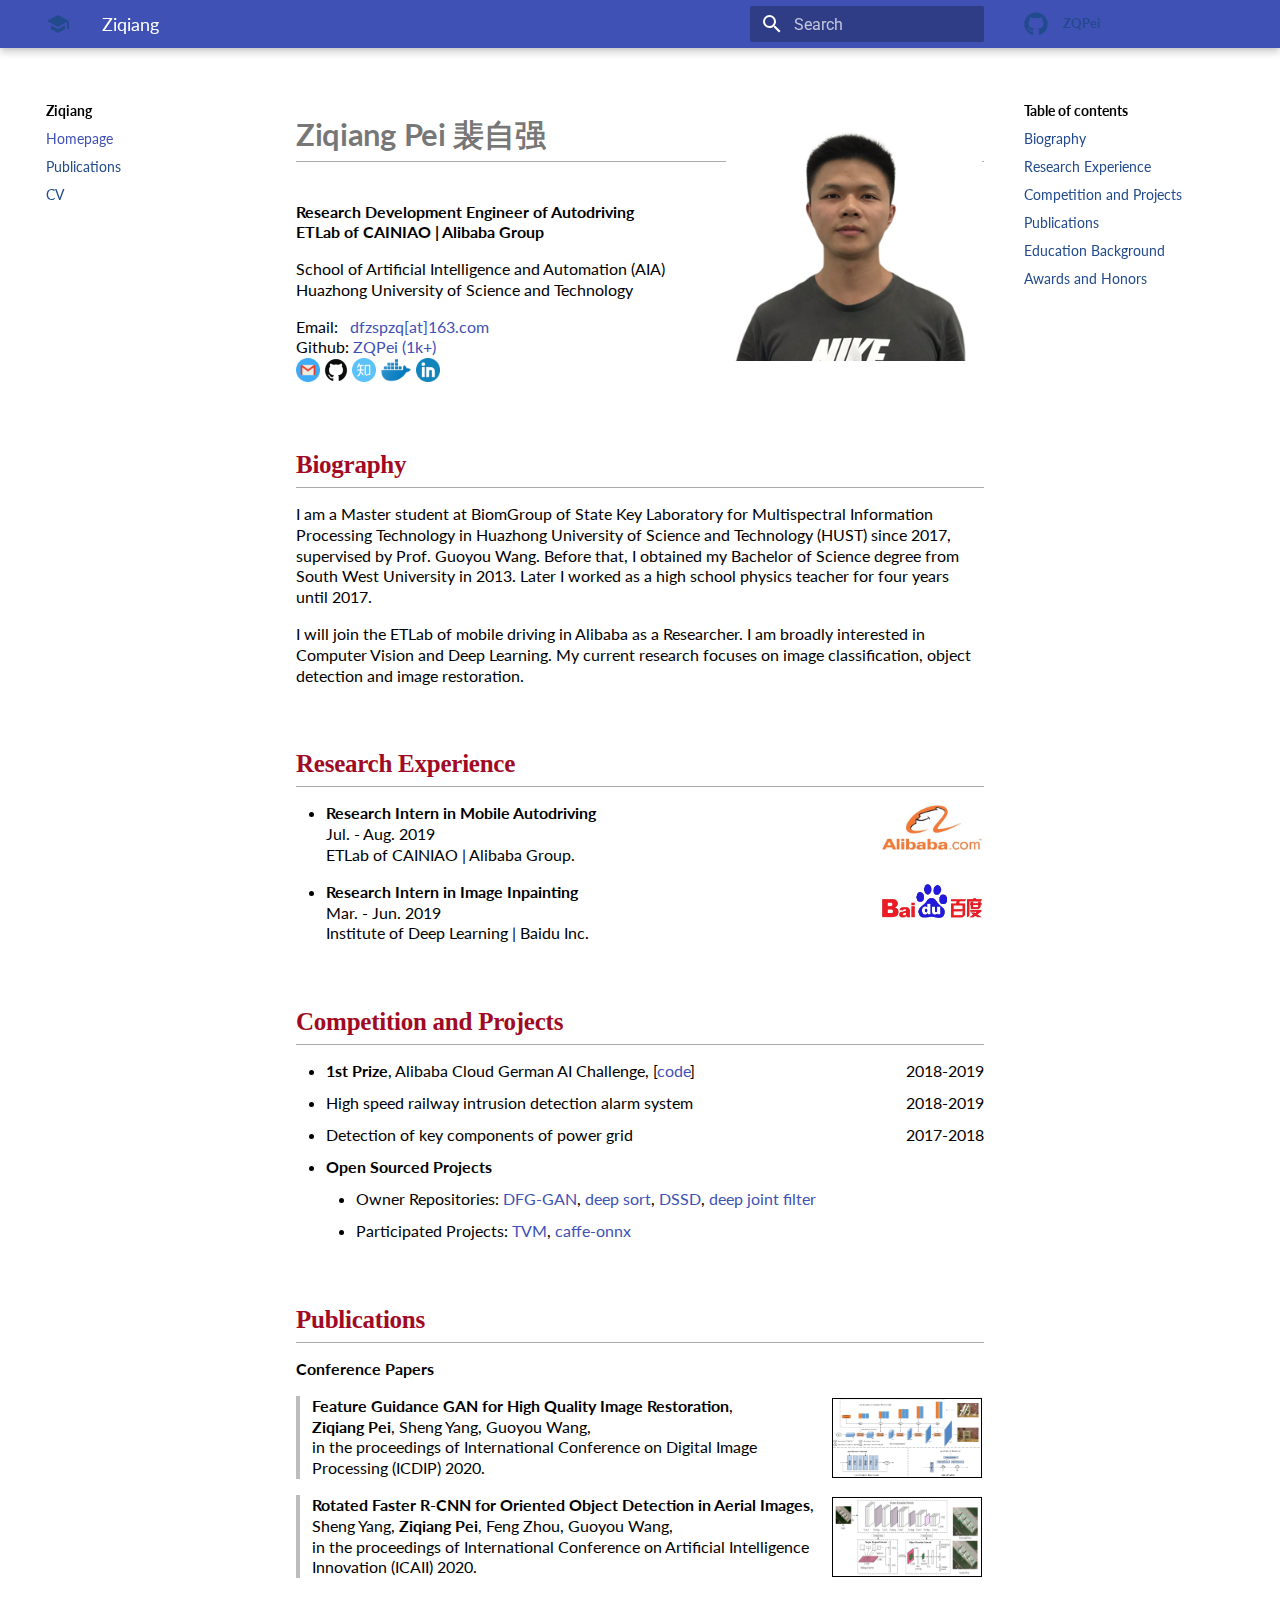
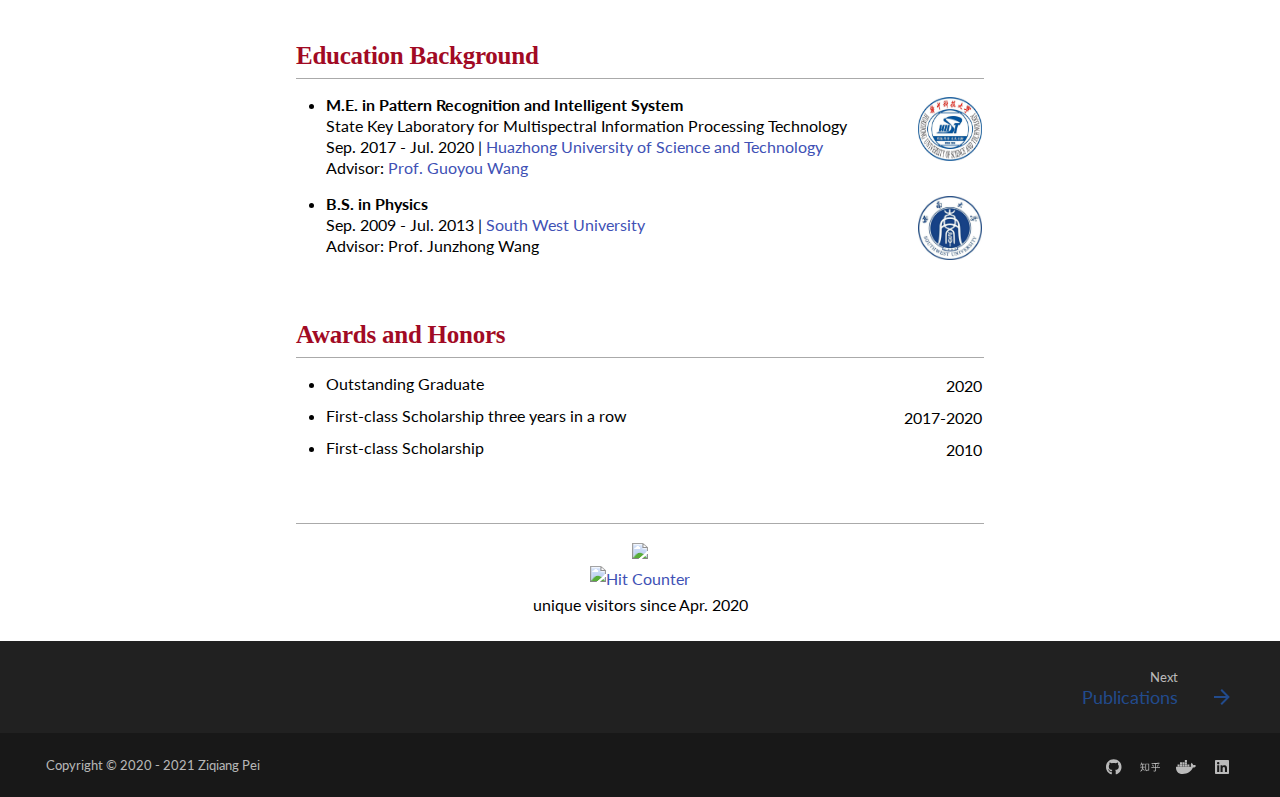
==== commit d8115563: "remove bottom" ====
--- a/index.html
+++ b/index.html
@@ -295,8 +295,8 @@
 
 
   <li class="md-nav__item">
-    <a href="publications/" title="publications" class="md-nav__link">
-      publications
+    <a href="publications/" title="Publications" class="md-nav__link">
+      Publications
     </a>
   </li>
 
@@ -503,15 +503,15 @@
 
 <h2 id="education-background"><font face="Georgia"><strong>Education Background</strong></font></h2>
 <p><font color=#000000 size=3 face="" style="line-height:1.3"></p>
-<div style="float:right;border:solid 1px 000;margin:2px;"><img src="./images/hust.jpg"  width="64" ></div>
+<div style="float:right;border:solid 1px 000;margin:2px;"><img src="./images/hust.jpg"  width="64" height="64" ></div>
 
 <ul>
 <li><strong>M.E. in Pattern Recognition and Intelligent System</strong>  <br />
     State Key Laboratory for Multispectral Information Processing Technology<br />
     Sep. 2017 - Jul. 2020 | <a href="http://english.hust.edu.cn/">Huazhong University of Science and Technology</a><br />
-    Advisor: <a href="http://aia.hust.edu.cn/info/1150/3435.htm">Prof. Guoyou Wang</a></li>
+    Advisor: <a href="https://www.researchgate.net/profile/Guoyou_Wang">Prof. Guoyou Wang</a></li>
 </ul>
-<div style="float:right;border:solid 1px 000;margin:2px;"><img src="./images/swu.jpg"  width="64" ></div>
+<div style="float:right;border:solid 1px 000;margin:2px;"><img src="./images/swu.jpg"  width="64" height="64" ></div>
 
 <ul>
 <li><strong>B.S. in Physics</strong> <br />
@@ -542,7 +542,7 @@
 <!-- **** -->
 
 <div align="center" width="256">
-<script type='text/javascript' id='clustrmaps' src='//cdn.clustrmaps.com/map_v2.js?cl=ffffff&w=a&t=tt&d=-6oNDo0g9KDgYDv2ds7zodPn3XDfyIJnPQBIHVuzKa8&co=2d78ad&ct=ffffff&cmo=3acc3a&cmn=ff5353'></script>
+<!-- <script type='text/javascript' id='clustrmaps' src='//cdn.clustrmaps.com/map_v2.js?cl=ffffff&w=a&t=tt&d=-6oNDo0g9KDgYDv2ds7zodPn3XDfyIJnPQBIHVuzKa8&co=2d78ad&ct=ffffff&cmo=3acc3a&cmn=ff5353'></script> -->
 <a href='https://clustrmaps.com/site/1b6ir'  title='Visit tracker'><img src='//clustrmaps.com/map_v2.png?cl=ffffff&w=a&t=tt&d=-6oNDo0g9KDgYDv2ds7zodPn3XDfyIJnPQBIHVuzKa8&co=2d78ad&ct=ffffff'/></a>
 </div>
 
@@ -586,13 +586,13 @@
       <nav class="md-footer-nav__inner md-grid" aria-label="Footer">
         
         
-          <a href="publications/" title="publications" class="md-footer-nav__link md-footer-nav__link--next" rel="next">
+          <a href="publications/" title="Publications" class="md-footer-nav__link md-footer-nav__link--next" rel="next">
             <div class="md-footer-nav__title">
               <div class="md-ellipsis">
                 <span class="md-footer-nav__direction">
                   Next
                 </span>
-                publications
+                Publications
               </div>
             </div>
             <div class="md-footer-nav__button md-icon">
@@ -611,10 +611,10 @@
             Copyright &copy; 2020 - 2021 Ziqiang Pei
           </div>
         
-        Made with
+        <!-- Made with
         <a href="https://squidfunk.github.io/mkdocs-material/" target="_blank" rel="noopener">
           Material for MkDocs
-        </a>
+        </a> -->
       </div>
       
   <div class="md-footer-social">
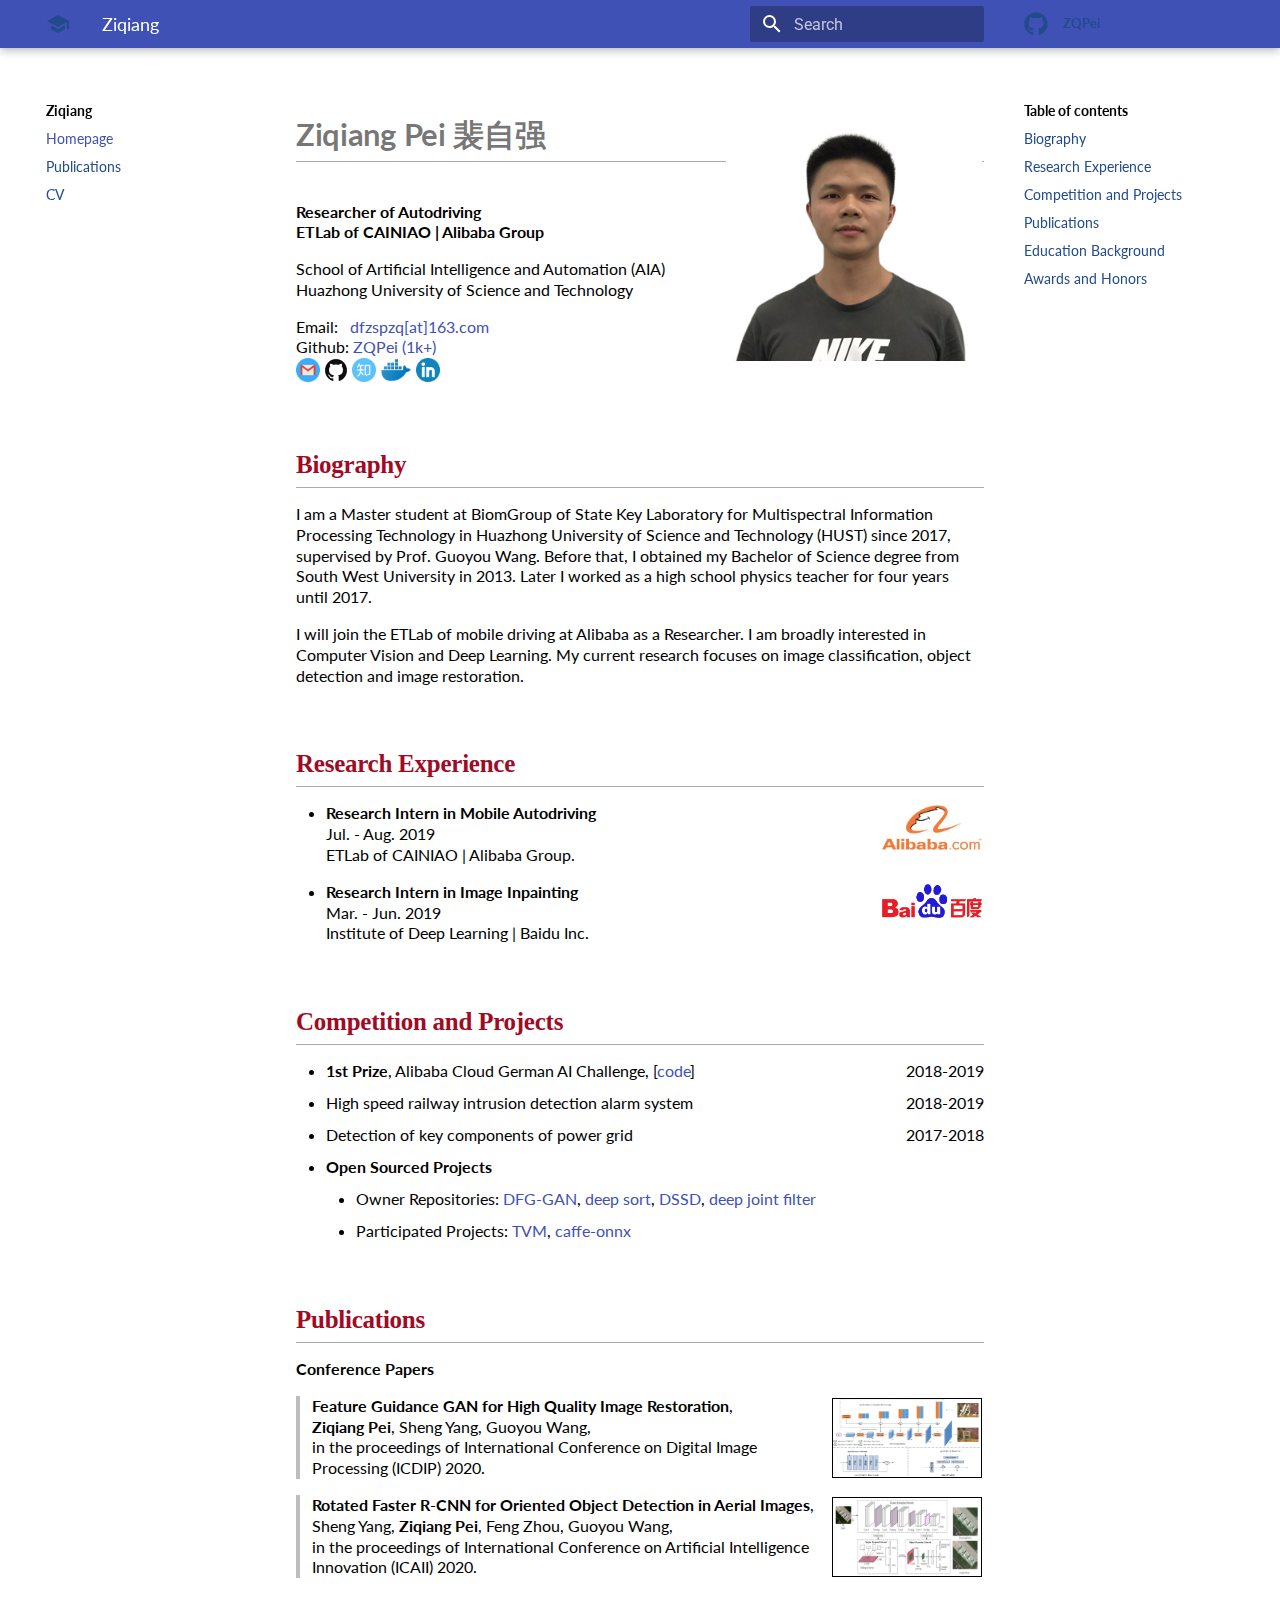
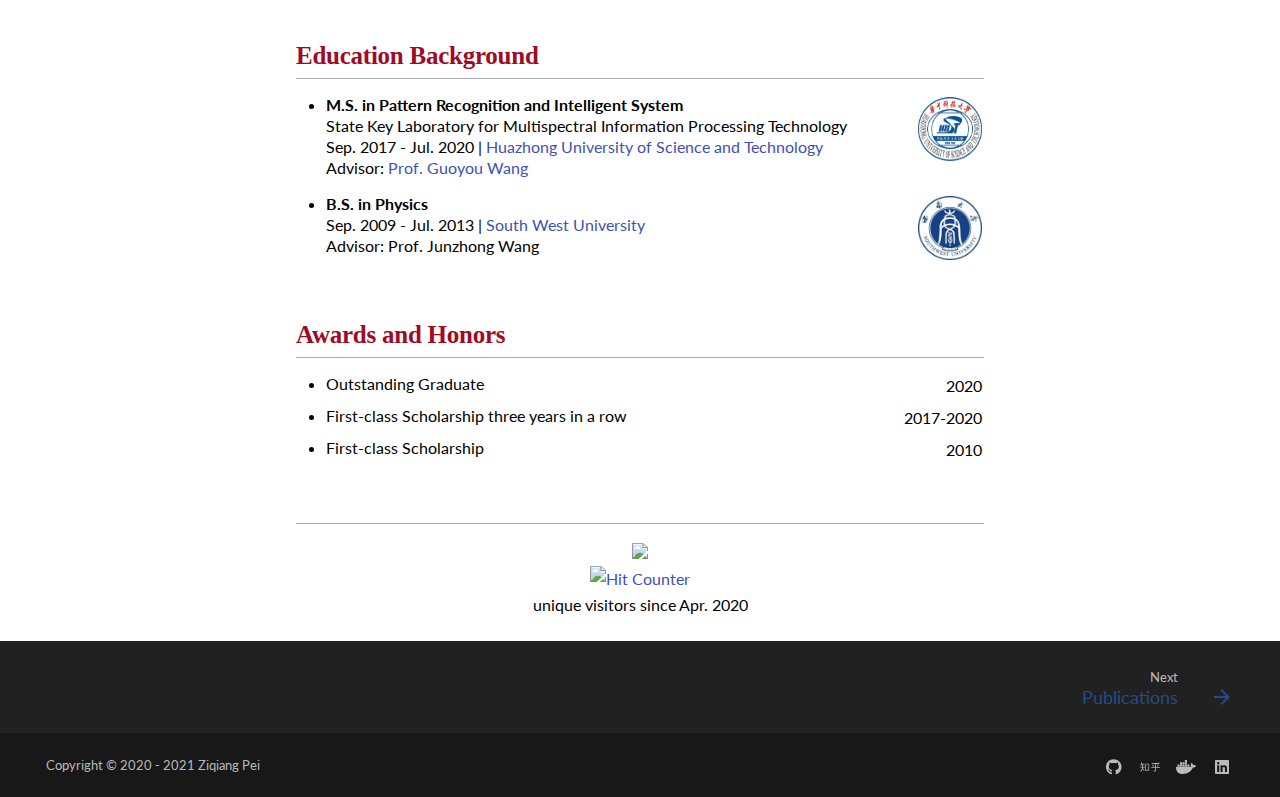
==== commit 18e3a3ad: "update" ====
--- a/index.html
+++ b/index.html
@@ -407,7 +407,7 @@
 
 <h1 id="ziqiang-pei"><strong>Ziqiang Pei 裴自强</strong></h1>
 <p><font color=#000000 size=3 face="" style="line-height:1.3"></p>
-<p><strong>Research Development Engineer of Autodriving<br />
+<p><strong>Researcher of Autodriving<br />
 ETLab of CAINIAO | Alibaba Group</strong></p>
 <p>School of Artificial Intelligence and Automation (AIA)<br />
 Huazhong University of Science and Technology</p>
@@ -424,7 +424,7 @@
 <h2 id="biography"><font face="Georgia"><strong>Biography</strong></font></h2>
 <p><font color=#000000 size=3 face="" style="line-height:1.3"></p>
 <p>I am a Master student at BiomGroup of State Key Laboratory for Multispectral Information Processing Technology in Huazhong University of Science and Technology (HUST) since 2017, supervised by Prof. Guoyou Wang. Before that, I obtained my Bachelor of Science degree from South West University in 2013. Later I worked as a high school physics teacher for four years until 2017.<br></p>
-<p>I will join the ETLab of mobile driving in Alibaba as a Researcher. I am broadly interested in Computer Vision and Deep Learning. My current research focuses on image classification, object detection and image restoration.  </p>
+<p>I will join the ETLab of mobile driving at Alibaba as a Researcher. I am broadly interested in Computer Vision and Deep Learning. My current research focuses on image classification, object detection and image restoration.  </p>
 <p></font></p>
 <!-- <hr> -->
 
@@ -506,7 +506,7 @@
 <div style="float:right;border:solid 1px 000;margin:2px;"><img src="./images/hust.jpg"  width="64" height="64" ></div>
 
 <ul>
-<li><strong>M.E. in Pattern Recognition and Intelligent System</strong>  <br />
+<li><strong>M.S. in Pattern Recognition and Intelligent System</strong>  <br />
     State Key Laboratory for Multispectral Information Processing Technology<br />
     Sep. 2017 - Jul. 2020 | <a href="http://english.hust.edu.cn/">Huazhong University of Science and Technology</a><br />
     Advisor: <a href="https://www.researchgate.net/profile/Guoyou_Wang">Prof. Guoyou Wang</a></li>
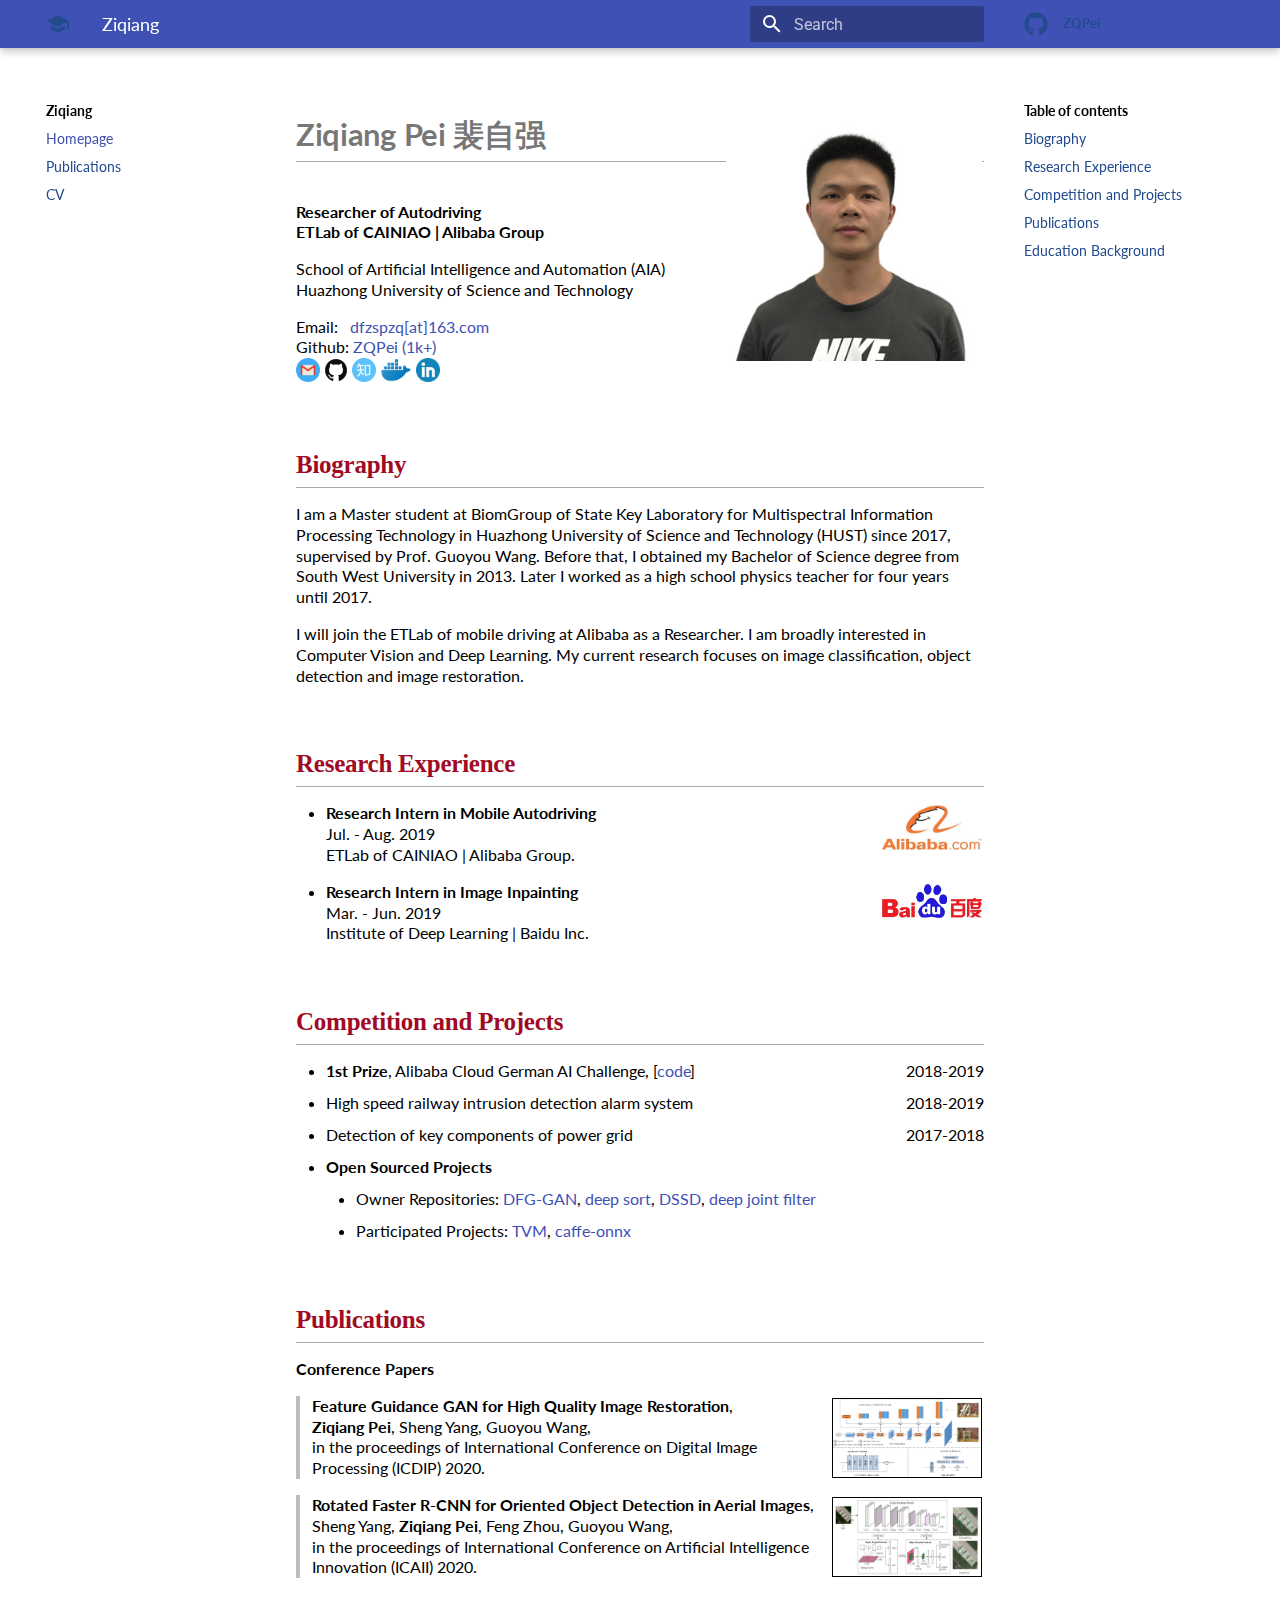
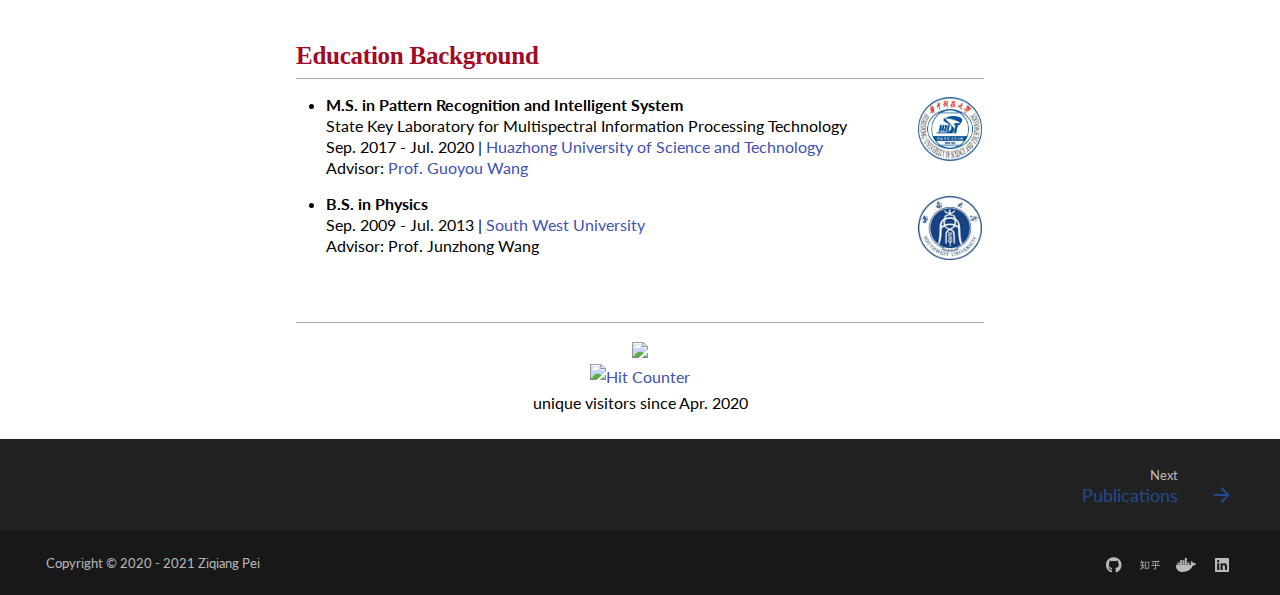
==== commit 25bf7781: "5-17" ====
--- a/index.html
+++ b/index.html
@@ -269,13 +269,6 @@
 </li>
       
         <li class="md-nav__item">
-  <a href="#awards-and-honors" class="md-nav__link">
-    Awards and Honors
-  </a>
-  
-</li>
-      
-        <li class="md-nav__item">
   <a href="#_1" class="md-nav__link">
     
   </a>
@@ -369,13 +362,6 @@
         <li class="md-nav__item">
   <a href="#education-background" class="md-nav__link">
     Education Background
-  </a>
-  
-</li>
-      
-        <li class="md-nav__item">
-  <a href="#awards-and-honors" class="md-nav__link">
-    Awards and Honors
   </a>
   
 </li>
@@ -521,23 +507,23 @@
 <p></font></p>
 <!-- <hr> -->
 
-<h2 id="awards-and-honors"><font face="Georgia"><strong>Awards and Honors</strong></font></h2>
-<p><font color=#000000 size=3 face="" style="line-height:1.3"></p>
-<ul>
-<li>
-<p><div style="float:left; text-align:left">Outstanding Graduate</div>
-    <div style="float:right;border:solid 1px 000;margin:2px;">2020</div> <br /></p>
-</li>
-<li>
-<p><div style="float:left; text-align:left">First-class Scholarship three years in a row</div>
-    <div style="float:right;border:solid 1px 000;margin:2px;">2017-2020</div> <br /></p>
-</li>
-<li>
-<p><div style="float:left; text-align:left">First-class Scholarship</div>
-    <div style="float:right;border:solid 1px 000;margin:2px;">2010</div> <br /></p>
-</li>
-</ul>
-<p></font></p>
+<!-- ## <font face="Georgia">**Awards and Honors**</font>
+<font color=#000000 size=3 face="" style="line-height:1.3">
+
+- <div style="float:left; text-align:left">Outstanding Graduate</div>
+    <div style="float:right;border:solid 1px 000;margin:2px;">2020</div> <br />
+
+
+- <div style="float:left; text-align:left">First-class Scholarship three years in a row</div>
+    <div style="float:right;border:solid 1px 000;margin:2px;">2017-2020</div> <br />
+
+
+- <div style="float:left; text-align:left">First-class Scholarship</div>
+    <div style="float:right;border:solid 1px 000;margin:2px;">2010</div> <br />
+
+
+</font> -->
+
 <h2 id="_1"></h2>
 <!-- **** -->
 
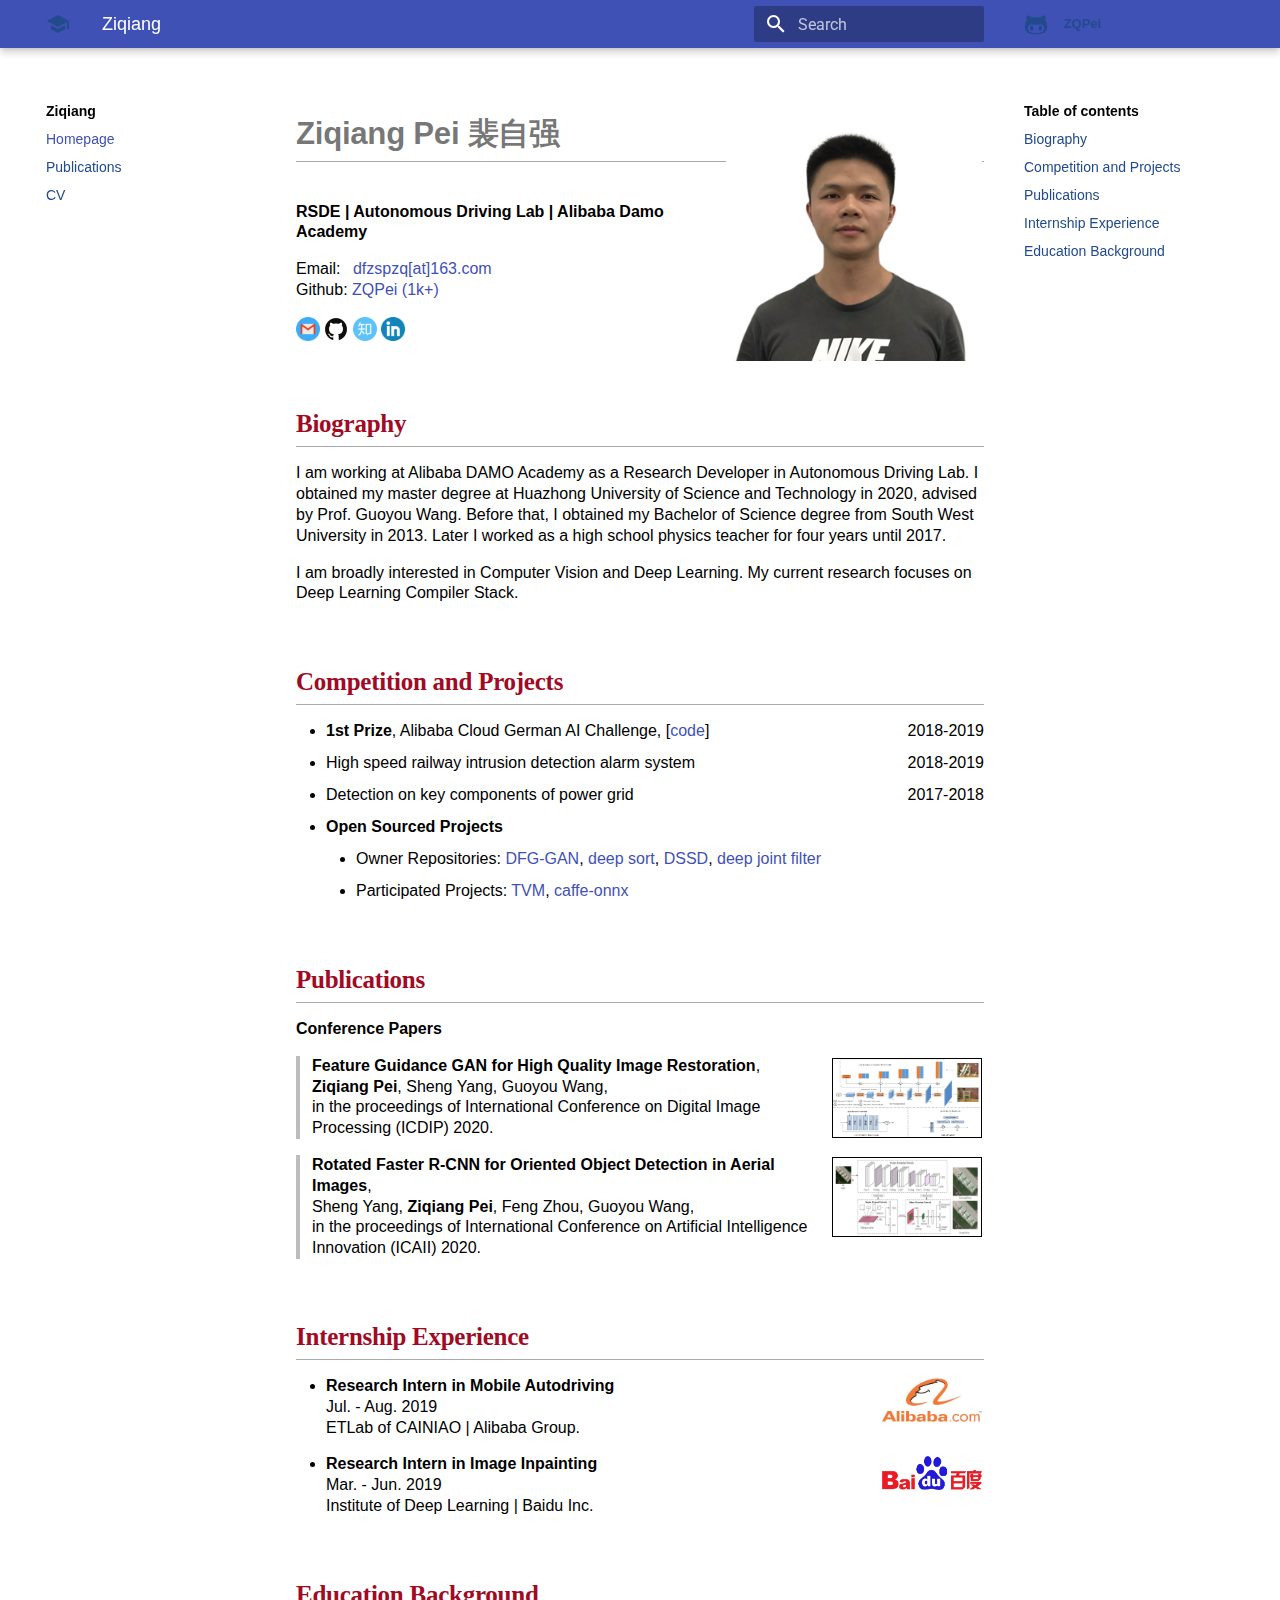
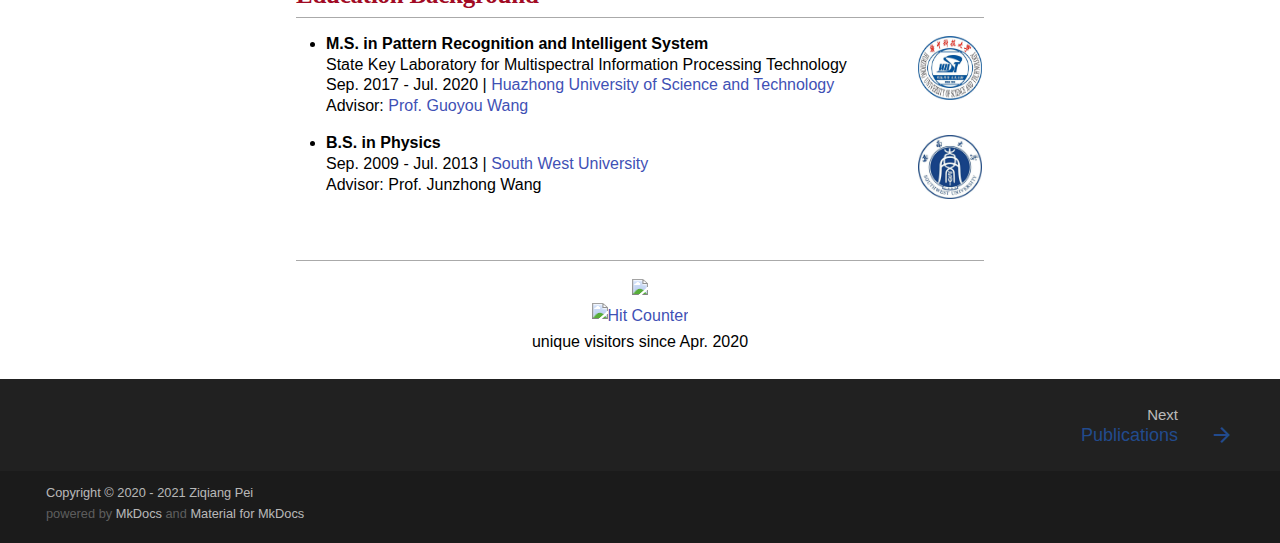
==== commit b77560bb: "Update 02-21-2021" ====
--- a/index.html
+++ b/index.html
@@ -1,3 +1,4 @@
+
 
 
 
@@ -7,6 +8,7 @@
     
       <meta charset="utf-8">
       <meta name="viewport" content="width=device-width,initial-scale=1">
+      <meta http-equiv="x-ua-compatible" content="ie=edge">
       
         <meta name="description" content="Ziqiang's Academic Homepage">
       
@@ -16,8 +18,27 @@
       
         <meta name="author" content="Ziqiang Pei">
       
+      
+        <meta name="lang:clipboard.copy" content="Copy to clipboard">
+      
+        <meta name="lang:clipboard.copied" content="Copied to clipboard">
+      
+        <meta name="lang:search.language" content="en">
+      
+        <meta name="lang:search.pipeline.stopwords" content="True">
+      
+        <meta name="lang:search.pipeline.trimmer" content="True">
+      
+        <meta name="lang:search.result.none" content="No matching documents">
+      
+        <meta name="lang:search.result.one" content="1 matching document">
+      
+        <meta name="lang:search.result.other" content="# matching documents">
+      
+        <meta name="lang:search.tokenizer" content="[\s\-]+">
+      
       <link rel="shortcut icon" href="images/favicon.png">
-      <meta name="generator" content="mkdocs-1.1, mkdocs-material-5.0.1">
+      <meta name="generator" content="mkdocs-1.1.2, mkdocs-material-4.6.3">
     
     
       
@@ -25,9 +46,9 @@
       
     
     
-      <link rel="stylesheet" href="assets/stylesheets/main.c3000690.min.css">
-      
-        <link rel="stylesheet" href="assets/stylesheets/palette.4444686e.min.css">
+      <link rel="stylesheet" href="assets/stylesheets/application.adb8469c.css">
+      
+        <link rel="stylesheet" href="assets/stylesheets/application-palette.a8b3c06d.css">
       
       
         
@@ -35,14 +56,17 @@
         <meta name="theme-color" content="#3f51b5">
       
     
+    
+      <script src="assets/javascripts/modernizr.86422ebf.js"></script>
     
     
       
         <link href="https://fonts.gstatic.com" rel="preconnect" crossorigin>
         <link rel="stylesheet" href="https://fonts.googleapis.com/css?family=Roboto:300,400,400i,700%7CRoboto+Mono&display=fallback">
-        <style>body,input{font-family:"Roboto",-apple-system,BlinkMacSystemFont,Helvetica,Arial,sans-serif}code,kbd,pre{font-family:"Roboto Mono",SFMono-Regular,Consolas,Menlo,monospace}</style>
-      
-    
+        <style>body,input{font-family:"Roboto","Helvetica Neue",Helvetica,Arial,sans-serif}code,kbd,pre{font-family:"Roboto Mono","Courier New",Courier,monospace}</style>
+      
+    
+    <link rel="stylesheet" href="assets/fonts/material-icons.css">
     
     
       <link rel="stylesheet" href="style.css">
@@ -50,82 +74,99 @@
     
       
         
-<link rel="preconnect dns-prefetch" href="https://www.google-analytics.com">
-<script>window.ga=window.ga||function(){(ga.q=ga.q||[]).push(arguments)},ga.l=+new Date,ga("create","UA-162524994-1","auto"),ga("set","anonymizeIp",!0),ga("send","pageview"),document.addEventListener("DOMContentLoaded",function(){document.forms.search&&document.forms.search.query.addEventListener("blur",function(){if(this.value){var e=document.location.pathname;ga("send","pageview",e+"?q="+this.value)}})}),document.addEventListener("DOMContentSwitch",function(){ga("send","pageview")})</script>
+<script>
+  window.ga = window.ga || function() {
+    (ga.q = ga.q || []).push(arguments)
+  }
+  ga.l = +new Date
+  /* Setup integration and send page view */
+  ga("create", "UA-162524994-1", "auto")
+  ga("set", "anonymizeIp", true)
+  ga("send", "pageview")
+  /* Register handler to log search on blur */
+  document.addEventListener("DOMContentLoaded", () => {
+    if (document.forms.search) {
+      var query = document.forms.search.query
+      query.addEventListener("blur", function() {
+        if (this.value) {
+          var path = document.location.pathname;
+          ga("send", "pageview", path + "?q=" + this.value)
+        }
+      })
+    }
+  })
+</script>
 <script async src="https://www.google-analytics.com/analytics.js"></script>
       
     
     
-    <link href="https://fonts.googleapis.com/css?family=Lato:400,700,400italic,700italic" rel="stylesheet" type="text/css">
-    
   </head>
   
-  
     
     
     <body dir="ltr" data-md-color-primary="indigo" data-md-color-accent="indigo">
   
+    <svg class="md-svg">
+      <defs>
+        
+        
+          <svg xmlns="http://www.w3.org/2000/svg" width="416" height="448" viewBox="0 0 416 448" id="__github"><path fill="currentColor" d="M160 304q0 10-3.125 20.5t-10.75 19T128 352t-18.125-8.5-10.75-19T96 304t3.125-20.5 10.75-19T128 256t18.125 8.5 10.75 19T160 304zm160 0q0 10-3.125 20.5t-10.75 19T288 352t-18.125-8.5-10.75-19T256 304t3.125-20.5 10.75-19T288 256t18.125 8.5 10.75 19T320 304zm40 0q0-30-17.25-51T296 232q-10.25 0-48.75 5.25Q229.5 240 208 240t-39.25-2.75Q130.75 232 120 232q-29.5 0-46.75 21T56 304q0 22 8 38.375t20.25 25.75 30.5 15 35 7.375 37.25 1.75h42q20.5 0 37.25-1.75t35-7.375 30.5-15 20.25-25.75T360 304zm56-44q0 51.75-15.25 82.75-9.5 19.25-26.375 33.25t-35.25 21.5-42.5 11.875-42.875 5.5T212 416q-19.5 0-35.5-.75t-36.875-3.125-38.125-7.5-34.25-12.875T37 371.5t-21.5-28.75Q0 312 0 260q0-59.25 34-99-6.75-20.5-6.75-42.5 0-29 12.75-54.5 27 0 47.5 9.875t47.25 30.875Q171.5 96 212 96q37 0 70 8 26.25-20.5 46.75-30.25T376 64q12.75 25.5 12.75 54.5 0 21.75-6.75 42 34 40 34 99.5z"/></svg>
+        
+      </defs>
+    </svg>
     <input class="md-toggle" data-md-toggle="drawer" type="checkbox" id="__drawer" autocomplete="off">
     <input class="md-toggle" data-md-toggle="search" type="checkbox" id="__search" autocomplete="off">
-    <label class="md-overlay" for="__drawer"></label>
-    <div data-md-component="skip">
-      
-        
-        <a href="#ziqiang-pei" class="md-skip">
-          Skip to content
+    <label class="md-overlay" data-md-component="overlay" for="__drawer"></label>
+    
+      <a href="#ziqiang-pei" tabindex="0" class="md-skip">
+        Skip to content
+      </a>
+    
+    
+      <header class="md-header" data-md-component="header">
+  <nav class="md-header-nav md-grid">
+    <div class="md-flex">
+      <div class="md-flex__cell md-flex__cell--shrink">
+        <a href="https://zqpei.github.io" title="Ziqiang" aria-label="Ziqiang" class="md-header-nav__button md-logo">
+          
+            <i class="md-icon"></i>
+          
         </a>
-      
-    </div>
-    <div data-md-component="announce">
-      
-    </div>
-    
-      <header class="md-header" data-md-component="header">
-  <nav class="md-header-nav md-grid" aria-label="Header">
-    <a href="https://zqpei.github.io" title="Ziqiang" class="md-header-nav__button md-logo" aria-label="Ziqiang">
-      
-  
-  <svg xmlns="http://www.w3.org/2000/svg" viewBox="0 0 24 24"><path d="M12,3L1,9L12,15L21,10.09V17H23V9M5,13.18V17.18L12,21L19,17.18V13.18L12,17L5,13.18Z" /></svg>
-
-    </a>
-    <label class="md-header-nav__button md-icon" for="__drawer">
-      <svg xmlns="http://www.w3.org/2000/svg" viewBox="0 0 24 24"><path d="M3,6H21V8H3V6M3,11H21V13H3V11M3,16H21V18H3V16Z" /></svg>
-    </label>
-    <div class="md-header-nav__title" data-md-component="header-title">
-      
-        <div class="md-header-nav__ellipsis">
-          <span class="md-header-nav__topic md-ellipsis">
-            Ziqiang
-          </span>
-          <span class="md-header-nav__topic md-ellipsis">
-            
-              Homepage
-            
-          </span>
+      </div>
+      <div class="md-flex__cell md-flex__cell--shrink">
+        <label class="md-icon md-icon--menu md-header-nav__button" for="__drawer"></label>
+      </div>
+      <div class="md-flex__cell md-flex__cell--stretch">
+        <div class="md-flex__ellipsis md-header-nav__title" data-md-component="title">
+          
+            <span class="md-header-nav__topic">
+              Ziqiang
+            </span>
+            <span class="md-header-nav__topic">
+              
+                Homepage
+              
+            </span>
+          
         </div>
-      
-    </div>
-    
-      <label class="md-header-nav__button md-icon" for="__search">
-        <svg xmlns="http://www.w3.org/2000/svg" viewBox="0 0 24 24"><path d="M9.5,3A6.5,6.5 0 0,1 16,9.5C16,11.11 15.41,12.59 14.44,13.73L14.71,14H15.5L20.5,19L19,20.5L14,15.5V14.71L13.73,14.44C12.59,15.41 11.11,16 9.5,16A6.5,6.5 0 0,1 3,9.5A6.5,6.5 0 0,1 9.5,3M9.5,5C7,5 5,7 5,9.5C5,12 7,14 9.5,14C12,14 14,12 14,9.5C14,7 12,5 9.5,5Z" /></svg>
-      </label>
-      
+      </div>
+      <div class="md-flex__cell md-flex__cell--shrink">
+        
+          <label class="md-icon md-icon--search md-header-nav__button" for="__search"></label>
+          
 <div class="md-search" data-md-component="search" role="dialog">
   <label class="md-search__overlay" for="__search"></label>
   <div class="md-search__inner" role="search">
     <form class="md-search__form" name="search">
-      <input type="text" class="md-search__input" name="query" aria-label="Search" placeholder="Search" autocapitalize="off" autocorrect="off" autocomplete="off" spellcheck="false" data-md-component="search-query" data-md-state="active">
-      <label class="md-search__icon md-icon" for="__search">
-        <svg xmlns="http://www.w3.org/2000/svg" viewBox="0 0 24 24"><path d="M9.5,3A6.5,6.5 0 0,1 16,9.5C16,11.11 15.41,12.59 14.44,13.73L14.71,14H15.5L20.5,19L19,20.5L14,15.5V14.71L13.73,14.44C12.59,15.41 11.11,16 9.5,16A6.5,6.5 0 0,1 3,9.5A6.5,6.5 0 0,1 9.5,3M9.5,5C7,5 5,7 5,9.5C5,12 7,14 9.5,14C12,14 14,12 14,9.5C14,7 12,5 9.5,5Z" /></svg>
-        <svg xmlns="http://www.w3.org/2000/svg" viewBox="0 0 24 24"><path d="M20,11V13H8L13.5,18.5L12.08,19.92L4.16,12L12.08,4.08L13.5,5.5L8,11H20Z" /></svg>
-      </label>
-      <button type="reset" class="md-search__icon md-icon" aria-label="Clear" data-md-component="search-reset" tabindex="-1">
-        <svg xmlns="http://www.w3.org/2000/svg" viewBox="0 0 24 24"><path d="M19,6.41L17.59,5L12,10.59L6.41,5L5,6.41L10.59,12L5,17.59L6.41,19L12,13.41L17.59,19L19,17.59L13.41,12L19,6.41Z" /></svg>
+      <input type="text" class="md-search__input" aria-label="search" name="query" placeholder="Search" autocapitalize="off" autocorrect="off" autocomplete="off" spellcheck="false" data-md-component="query" data-md-state="active">
+      <label class="md-icon md-search__icon" for="__search"></label>
+      <button type="reset" class="md-icon md-search__icon" data-md-component="reset" tabindex="-1">
+        &#xE5CD;
       </button>
     </form>
     <div class="md-search__output">
       <div class="md-search__scrollwrap" data-md-scrollfix>
-        <div class="md-search-result" data-md-component="search-result">
+        <div class="md-search-result" data-md-component="result">
           <div class="md-search-result__meta">
             Type to start searching
           </div>
@@ -135,56 +176,71 @@
     </div>
   </div>
 </div>
-    
-    
-      <div class="md-header-nav__source">
-        
-<a href="https://github.com/ZQPei" title="Go to repository" class="md-source">
-  <div class="md-source__icon md-icon">
-    
-    <svg xmlns="http://www.w3.org/2000/svg" viewBox="0 0 496 512"><path d="M165.9 397.4c0 2-2.3 3.6-5.2 3.6-3.3.3-5.6-1.3-5.6-3.6 0-2 2.3-3.6 5.2-3.6 3-.3 5.6 1.3 5.6 3.6zm-31.1-4.5c-.7 2 1.3 4.3 4.3 4.9 2.6 1 5.6 0 6.2-2s-1.3-4.3-4.3-5.2c-2.6-.7-5.5.3-6.2 2.3zm44.2-1.7c-2.9.7-4.9 2.6-4.6 4.9.3 2 2.9 3.3 5.9 2.6 2.9-.7 4.9-2.6 4.6-4.6-.3-1.9-3-3.2-5.9-2.9zM244.8 8C106.1 8 0 113.3 0 252c0 110.9 69.8 205.8 169.5 239.2 12.8 2.3 17.3-5.6 17.3-12.1 0-6.2-.3-40.4-.3-61.4 0 0-70 15-84.7-29.8 0 0-11.4-29.1-27.8-36.6 0 0-22.9-15.7 1.6-15.4 0 0 24.9 2 38.6 25.8 21.9 38.6 58.6 27.5 72.9 20.9 2.3-16 8.8-27.1 16-33.7-55.9-6.2-112.3-14.3-112.3-110.5 0-27.5 7.6-41.3 23.6-58.9-2.6-6.5-11.1-33.3 2.6-67.9 20.9-6.5 69 27 69 27 20-5.6 41.5-8.5 62.8-8.5s42.8 2.9 62.8 8.5c0 0 48.1-33.6 69-27 13.7 34.7 5.2 61.4 2.6 67.9 16 17.7 25.8 31.5 25.8 58.9 0 96.5-58.9 104.2-114.8 110.5 9.2 7.9 17 22.9 17 46.4 0 33.7-.3 75.4-.3 83.6 0 6.5 4.6 14.4 17.3 12.1C428.2 457.8 496 362.9 496 252 496 113.3 383.5 8 244.8 8zM97.2 352.9c-1.3 1-1 3.3.7 5.2 1.6 1.6 3.9 2.3 5.2 1 1.3-1 1-3.3-.7-5.2-1.6-1.6-3.9-2.3-5.2-1zm-10.8-8.1c-.7 1.3.3 2.9 2.3 3.9 1.6 1 3.6.7 4.3-.7.7-1.3-.3-2.9-2.3-3.9-2-.6-3.6-.3-4.3.7zm32.4 35.6c-1.6 1.3-1 4.3 1.3 6.2 2.3 2.3 5.2 2.6 6.5 1 1.3-1.3.7-4.3-1.3-6.2-2.2-2.3-5.2-2.6-6.5-1zm-11.4-14.7c-1.6 1-1.6 3.6 0 5.9 1.6 2.3 4.3 3.3 5.6 2.3 1.6-1.3 1.6-3.9 0-6.2-1.4-2.3-4-3.3-5.6-2z"/></svg>
-  </div>
+        
+      </div>
+      
+        <div class="md-flex__cell md-flex__cell--shrink">
+          <div class="md-header-nav__source">
+            
+
+
+  
+
+<a href="https://github.com/ZQPei" title="Go to repository" class="md-source" data-md-source="github">
+  
+    <div class="md-source__icon">
+      <svg viewBox="0 0 24 24" width="24" height="24">
+        <use xlink:href="#__github" width="24" height="24"></use>
+      </svg>
+    </div>
+  
   <div class="md-source__repository">
     ZQPei
   </div>
 </a>
-      </div>
-    
+          </div>
+        </div>
+      
+    </div>
   </nav>
 </header>
     
-    <div class="md-container" data-md-component="container">
-      
-        
-      
-      
-        
-      
-      <main class="md-main" data-md-component="main">
-        <div class="md-main__inner md-grid">
+    <div class="md-container">
+      
+        
+      
+      
+      <main class="md-main" role="main">
+        <div class="md-main__inner md-grid" data-md-component="container">
           
             
               <div class="md-sidebar md-sidebar--primary" data-md-component="navigation">
                 <div class="md-sidebar__scrollwrap">
                   <div class="md-sidebar__inner">
-                    <nav class="md-nav md-nav--primary" aria-label="Navigation" data-md-level="0">
-  <label class="md-nav__title" for="__drawer">
-    <a href="https://zqpei.github.io" title="Ziqiang" class="md-nav__button md-logo" aria-label="Ziqiang">
-      
-  
-  <svg xmlns="http://www.w3.org/2000/svg" viewBox="0 0 24 24"><path d="M12,3L1,9L12,15L21,10.09V17H23V9M5,13.18V17.18L12,21L19,17.18V13.18L12,17L5,13.18Z" /></svg>
-
+                    <nav class="md-nav md-nav--primary" data-md-level="0">
+  <label class="md-nav__title md-nav__title--site" for="__drawer">
+    <a href="https://zqpei.github.io" title="Ziqiang" class="md-nav__button md-logo">
+      
+        <i class="md-icon"></i>
+      
     </a>
     Ziqiang
   </label>
   
     <div class="md-nav__source">
       
-<a href="https://github.com/ZQPei" title="Go to repository" class="md-source">
-  <div class="md-source__icon md-icon">
-    
-    <svg xmlns="http://www.w3.org/2000/svg" viewBox="0 0 496 512"><path d="M165.9 397.4c0 2-2.3 3.6-5.2 3.6-3.3.3-5.6-1.3-5.6-3.6 0-2 2.3-3.6 5.2-3.6 3-.3 5.6 1.3 5.6 3.6zm-31.1-4.5c-.7 2 1.3 4.3 4.3 4.9 2.6 1 5.6 0 6.2-2s-1.3-4.3-4.3-5.2c-2.6-.7-5.5.3-6.2 2.3zm44.2-1.7c-2.9.7-4.9 2.6-4.6 4.9.3 2 2.9 3.3 5.9 2.6 2.9-.7 4.9-2.6 4.6-4.6-.3-1.9-3-3.2-5.9-2.9zM244.8 8C106.1 8 0 113.3 0 252c0 110.9 69.8 205.8 169.5 239.2 12.8 2.3 17.3-5.6 17.3-12.1 0-6.2-.3-40.4-.3-61.4 0 0-70 15-84.7-29.8 0 0-11.4-29.1-27.8-36.6 0 0-22.9-15.7 1.6-15.4 0 0 24.9 2 38.6 25.8 21.9 38.6 58.6 27.5 72.9 20.9 2.3-16 8.8-27.1 16-33.7-55.9-6.2-112.3-14.3-112.3-110.5 0-27.5 7.6-41.3 23.6-58.9-2.6-6.5-11.1-33.3 2.6-67.9 20.9-6.5 69 27 69 27 20-5.6 41.5-8.5 62.8-8.5s42.8 2.9 62.8 8.5c0 0 48.1-33.6 69-27 13.7 34.7 5.2 61.4 2.6 67.9 16 17.7 25.8 31.5 25.8 58.9 0 96.5-58.9 104.2-114.8 110.5 9.2 7.9 17 22.9 17 46.4 0 33.7-.3 75.4-.3 83.6 0 6.5 4.6 14.4 17.3 12.1C428.2 457.8 496 362.9 496 252 496 113.3 383.5 8 244.8 8zM97.2 352.9c-1.3 1-1 3.3.7 5.2 1.6 1.6 3.9 2.3 5.2 1 1.3-1 1-3.3-.7-5.2-1.6-1.6-3.9-2.3-5.2-1zm-10.8-8.1c-.7 1.3.3 2.9 2.3 3.9 1.6 1 3.6.7 4.3-.7.7-1.3-.3-2.9-2.3-3.9-2-.6-3.6-.3-4.3.7zm32.4 35.6c-1.6 1.3-1 4.3 1.3 6.2 2.3 2.3 5.2 2.6 6.5 1 1.3-1.3.7-4.3-1.3-6.2-2.2-2.3-5.2-2.6-6.5-1zm-11.4-14.7c-1.6 1-1.6 3.6 0 5.9 1.6 2.3 4.3 3.3 5.6 2.3 1.6-1.3 1.6-3.9 0-6.2-1.4-2.3-4-3.3-5.6-2z"/></svg>
-  </div>
+
+
+  
+
+<a href="https://github.com/ZQPei" title="Go to repository" class="md-source" data-md-source="github">
+  
+    <div class="md-source__icon">
+      <svg viewBox="0 0 24 24" width="24" height="24">
+        <use xlink:href="#__github" width="24" height="24"></use>
+      </svg>
+    </div>
+  
   <div class="md-source__repository">
     ZQPei
   </div>
@@ -202,16 +258,13 @@
 
   <li class="md-nav__item md-nav__item--active">
     
-    <input class="md-nav__toggle md-toggle" data-md-toggle="toc" type="checkbox" id="__toc">
+    <input class="md-toggle md-nav__toggle" data-md-toggle="toc" type="checkbox" id="__toc">
     
       
     
     
       <label class="md-nav__link md-nav__link--active" for="__toc">
         Homepage
-        <span class="md-nav__icon md-icon">
-          <svg xmlns="http://www.w3.org/2000/svg" viewBox="0 0 24 24"><path d="M3,9H17V7H3V9M3,13H17V11H3V13M3,17H17V15H3V17M19,17H21V15H19V17M19,7V9H21V7H19M19,13H21V11H19V13Z" /></svg>
-        </span>
       </label>
     
     <a href="." title="Homepage" class="md-nav__link md-nav__link--active">
@@ -219,18 +272,13 @@
     </a>
     
       
-<nav class="md-nav md-nav--secondary" aria-label="Table of contents">
-  
-  
-    
-  
-  
-    <label class="md-nav__title" for="__toc">
-      <span class="md-nav__icon md-icon">
-        <svg xmlns="http://www.w3.org/2000/svg" viewBox="0 0 24 24"><path d="M20,11V13H8L13.5,18.5L12.08,19.92L4.16,12L12.08,4.08L13.5,5.5L8,11H20Z" /></svg>
-      </span>
-      Table of contents
-    </label>
+<nav class="md-nav md-nav--secondary">
+  
+  
+    
+  
+  
+    <label class="md-nav__title" for="__toc">Table of contents</label>
     <ul class="md-nav__list" data-md-scrollfix>
       
         <li class="md-nav__item">
@@ -241,13 +289,6 @@
 </li>
       
         <li class="md-nav__item">
-  <a href="#research-experience" class="md-nav__link">
-    Research Experience
-  </a>
-  
-</li>
-      
-        <li class="md-nav__item">
   <a href="#competition-and-projects" class="md-nav__link">
     Competition and Projects
   </a>
@@ -262,6 +303,13 @@
 </li>
       
         <li class="md-nav__item">
+  <a href="#internship-experience" class="md-nav__link">
+    Internship Experience
+  </a>
+  
+</li>
+      
+        <li class="md-nav__item">
   <a href="#education-background" class="md-nav__link">
     Education Background
   </a>
@@ -274,6 +322,10 @@
   </a>
   
 </li>
+      
+      
+      
+      
       
     </ul>
   
@@ -317,18 +369,13 @@
                 <div class="md-sidebar__scrollwrap">
                   <div class="md-sidebar__inner">
                     
-<nav class="md-nav md-nav--secondary" aria-label="Table of contents">
-  
-  
-    
-  
-  
-    <label class="md-nav__title" for="__toc">
-      <span class="md-nav__icon md-icon">
-        <svg xmlns="http://www.w3.org/2000/svg" viewBox="0 0 24 24"><path d="M20,11V13H8L13.5,18.5L12.08,19.92L4.16,12L12.08,4.08L13.5,5.5L8,11H20Z" /></svg>
-      </span>
-      Table of contents
-    </label>
+<nav class="md-nav md-nav--secondary">
+  
+  
+    
+  
+  
+    <label class="md-nav__title" for="__toc">Table of contents</label>
     <ul class="md-nav__list" data-md-scrollfix>
       
         <li class="md-nav__item">
@@ -339,13 +386,6 @@
 </li>
       
         <li class="md-nav__item">
-  <a href="#research-experience" class="md-nav__link">
-    Research Experience
-  </a>
-  
-</li>
-      
-        <li class="md-nav__item">
   <a href="#competition-and-projects" class="md-nav__link">
     Competition and Projects
   </a>
@@ -360,6 +400,13 @@
 </li>
       
         <li class="md-nav__item">
+  <a href="#internship-experience" class="md-nav__link">
+    Internship Experience
+  </a>
+  
+</li>
+      
+        <li class="md-nav__item">
   <a href="#education-background" class="md-nav__link">
     Education Background
   </a>
@@ -372,6 +419,10 @@
   </a>
   
 </li>
+      
+      
+      
+      
       
     </ul>
   
@@ -386,50 +437,24 @@
               
                 
                 
-                  
-                
-                
                 <div style="float:right;border:solid 1px 000;margin:2px;"><img src="./images/profile_small.jpg"  width="256" ></div>
 
 <h1 id="ziqiang-pei"><strong>Ziqiang Pei 裴自强</strong></h1>
 <p><font color=#000000 size=3 face="" style="line-height:1.3"></p>
-<p><strong>Researcher of Autodriving<br />
-ETLab of CAINIAO | Alibaba Group</strong></p>
-<p>School of Artificial Intelligence and Automation (AIA)<br />
-Huazhong University of Science and Technology</p>
+<p><strong>RSDE | Autonomous Driving Lab | Alibaba Damo Academy</strong></p>
 <p>Email:&ensp; <a href="mailto:dfzspzq@163.com">dfzspzq[at]163.com</a><br />
-Github: <a href="https://www.github.com/ZQPei">ZQPei (1k+)</a>  <br />
-<a href="mailto:dfzspzq@163.com"><img src="./images/gmail2.png" height="24"></a>
-<a href="https://www.github.com/ZQPei"><img src="./images/github2.png" height="24"> </a>
+Github: <a href="https://www.github.com/ZQPei">ZQPei (1k+)</a>    </p>
+<p><a href="mailto:dfzspzq@163.com"><img src="./images/gmail2.png" height="24"></a>
+<a href="https://www.github.com/ZQPei"><img src="./images/github2.png" height="24"></a>
 <a href="https://www.zhihu.com/people/pei-zi-qiang-16"><img src="./images/zhihu.png" height="24"></a>
-<a href="https://hub.docker.com/u/dfzspzq"><img src="./images/docker.png" height="24"></a>
 <a href="https://www.linkedin.com/in/%E8%87%AA%E5%BC%BA-%E8%A3%B4-6a1715110/"><img src="./images/linkedin.png" height="24"></a></p>
 <p></font></p>
 <!-- <hr> -->
 
 <h2 id="biography"><font face="Georgia"><strong>Biography</strong></font></h2>
 <p><font color=#000000 size=3 face="" style="line-height:1.3"></p>
-<p>I am a Master student at BiomGroup of State Key Laboratory for Multispectral Information Processing Technology in Huazhong University of Science and Technology (HUST) since 2017, supervised by Prof. Guoyou Wang. Before that, I obtained my Bachelor of Science degree from South West University in 2013. Later I worked as a high school physics teacher for four years until 2017.<br></p>
-<p>I will join the ETLab of mobile driving at Alibaba as a Researcher. I am broadly interested in Computer Vision and Deep Learning. My current research focuses on image classification, object detection and image restoration.  </p>
-<p></font></p>
-<!-- <hr> -->
-
-<h2 id="research-experience"><font face="Georgia"><strong>Research Experience</strong></font></h2>
-<p><font color=#000000 size=3 face="" style="line-height:1.3"></p>
-<div style="float:right;border:solid 1px 000;margin:2px;"><img src="./images/alibaba_logo.jpg"  width="100" ></div>
-
-<ul>
-<li><strong>Research Intern in Mobile Autodriving</strong><br />
-    Jul. - Aug. 2019<br />
-    ETLab of CAINIAO | Alibaba Group.</li>
-</ul>
-<div style="float:right;border:solid 1px 000;margin:2px;"><img src="./images/baidu_logo.jpg"  width="100" ></div>
-
-<ul>
-<li><strong>Research Intern in Image Inpainting</strong><br />
-    Mar. - Jun.  2019<br />
-    Institute of Deep Learning | Baidu Inc.</li>
-</ul>
+<p>I am working at Alibaba DAMO Academy as a Research Developer in Autonomous Driving Lab. I obtained my master degree at Huazhong University of Science and Technology in 2020, advised by Prof. Guoyou Wang. Before that, I obtained my Bachelor of Science degree from South West University in 2013. Later I worked as a high school physics teacher for four years until 2017.<br></p>
+<p>I am broadly interested in Computer Vision and Deep Learning. My current research focuses on Deep Learning Compiler Stack.</p>
 <p></font></p>
 <!-- <hr> -->
 
@@ -445,7 +470,7 @@
     <div style="float:right; text-align:right">2018-2019</div> <br /></p>
 </li>
 <li>
-<p><div style="float:left; text-align:left">Detection of key components of power grid</div>
+<p><div style="float:left; text-align:left">Detection on key components of power grid</div>
     <div style="float:right; text-align:right">2017-2018</div> <br /></p>
 </li>
 <li>
@@ -487,6 +512,25 @@
 <p></font></p>
 <!-- <hr> -->
 
+<h2 id="internship-experience"><font face="Georgia"><strong>Internship Experience</strong></font></h2>
+<p><font color=#000000 size=3 face="" style="line-height:1.3"></p>
+<div style="float:right;border:solid 1px 000;margin:2px;"><img src="./images/alibaba_logo.jpg"  width="100" ></div>
+
+<ul>
+<li><strong>Research Intern in Mobile Autodriving</strong><br />
+    Jul. - Aug. 2019<br />
+    ETLab of CAINIAO | Alibaba Group.</li>
+</ul>
+<div style="float:right;border:solid 1px 000;margin:2px;"><img src="./images/baidu_logo.jpg"  width="100" ></div>
+
+<ul>
+<li><strong>Research Intern in Image Inpainting</strong><br />
+    Mar. - Jun.  2019<br />
+    Institute of Deep Learning | Baidu Inc.</li>
+</ul>
+<p></font></p>
+<!-- <hr> -->
+
 <h2 id="education-background"><font face="Georgia"><strong>Education Background</strong></font></h2>
 <p><font color=#000000 size=3 face="" style="line-height:1.3"></p>
 <div style="float:right;border:solid 1px 000;margin:2px;"><img src="./images/hust.jpg"  width="64" height="64" ></div>
@@ -510,6 +554,7 @@
 <!-- ## <font face="Georgia">**Awards and Honors**</font>
 <font color=#000000 size=3 face="" style="line-height:1.3">
 
+
 - <div style="float:left; text-align:left">Outstanding Graduate</div>
     <div style="float:right;border:solid 1px 000;margin:2px;">2020</div> <br />
 
@@ -541,7 +586,6 @@
 </div>
 
 <!-- Google Analytics -->
-
 <!-- <script>
 (function(i,s,o,g,r,a,m){i['GoogleAnalyticsObject']=r;i[r]=i[r]||function(){
 (i[r].q=i[r].q||[]).push(arguments)},i[r].l=1*new Date();a=s.createElement(o),
@@ -551,8 +595,10 @@
 ga('create', 'UA-162524994-1', 'auto');
 ga('send', 'pageview');
 </script> -->
-
 <!-- End Google Analytics -->
+                
+                  
+                
                 
               
               
@@ -569,20 +615,20 @@
 <footer class="md-footer">
   
     <div class="md-footer-nav">
-      <nav class="md-footer-nav__inner md-grid" aria-label="Footer">
-        
-        
-          <a href="publications/" title="Publications" class="md-footer-nav__link md-footer-nav__link--next" rel="next">
-            <div class="md-footer-nav__title">
-              <div class="md-ellipsis">
+      <nav class="md-footer-nav__inner md-grid">
+        
+        
+          <a href="publications/" title="Publications" class="md-flex md-footer-nav__link md-footer-nav__link--next" rel="next">
+            <div class="md-flex__cell md-flex__cell--stretch md-footer-nav__title">
+              <span class="md-flex__ellipsis">
                 <span class="md-footer-nav__direction">
                   Next
                 </span>
                 Publications
-              </div>
+              </span>
             </div>
-            <div class="md-footer-nav__button md-icon">
-              <svg xmlns="http://www.w3.org/2000/svg" viewBox="0 0 24 24"><path d="M4,11V13H16L10.5,18.5L11.92,19.92L19.84,12L11.92,4.08L10.5,5.5L16,11H4Z" /></svg>
+            <div class="md-flex__cell md-flex__cell--shrink">
+              <i class="md-icon md-icon--arrow-forward md-footer-nav__button"></i>
             </div>
           </a>
         
@@ -597,37 +643,23 @@
             Copyright &copy; 2020 - 2021 Ziqiang Pei
           </div>
         
-        <!-- Made with
+        powered by
+        <a href="https://www.mkdocs.org" target="_blank" rel="noopener">MkDocs</a>
+        and
         <a href="https://squidfunk.github.io/mkdocs-material/" target="_blank" rel="noopener">
-          Material for MkDocs
-        </a> -->
+          Material for MkDocs</a>
       </div>
       
   <div class="md-footer-social">
-    
-      
-      
-      <a href="https://github.com/ZQPei" target="_blank" rel="noopener" title="github.com" class="md-footer-social__link">
-        <svg xmlns="http://www.w3.org/2000/svg" viewBox="0 0 496 512"><path d="M165.9 397.4c0 2-2.3 3.6-5.2 3.6-3.3.3-5.6-1.3-5.6-3.6 0-2 2.3-3.6 5.2-3.6 3-.3 5.6 1.3 5.6 3.6zm-31.1-4.5c-.7 2 1.3 4.3 4.3 4.9 2.6 1 5.6 0 6.2-2s-1.3-4.3-4.3-5.2c-2.6-.7-5.5.3-6.2 2.3zm44.2-1.7c-2.9.7-4.9 2.6-4.6 4.9.3 2 2.9 3.3 5.9 2.6 2.9-.7 4.9-2.6 4.6-4.6-.3-1.9-3-3.2-5.9-2.9zM244.8 8C106.1 8 0 113.3 0 252c0 110.9 69.8 205.8 169.5 239.2 12.8 2.3 17.3-5.6 17.3-12.1 0-6.2-.3-40.4-.3-61.4 0 0-70 15-84.7-29.8 0 0-11.4-29.1-27.8-36.6 0 0-22.9-15.7 1.6-15.4 0 0 24.9 2 38.6 25.8 21.9 38.6 58.6 27.5 72.9 20.9 2.3-16 8.8-27.1 16-33.7-55.9-6.2-112.3-14.3-112.3-110.5 0-27.5 7.6-41.3 23.6-58.9-2.6-6.5-11.1-33.3 2.6-67.9 20.9-6.5 69 27 69 27 20-5.6 41.5-8.5 62.8-8.5s42.8 2.9 62.8 8.5c0 0 48.1-33.6 69-27 13.7 34.7 5.2 61.4 2.6 67.9 16 17.7 25.8 31.5 25.8 58.9 0 96.5-58.9 104.2-114.8 110.5 9.2 7.9 17 22.9 17 46.4 0 33.7-.3 75.4-.3 83.6 0 6.5 4.6 14.4 17.3 12.1C428.2 457.8 496 362.9 496 252 496 113.3 383.5 8 244.8 8zM97.2 352.9c-1.3 1-1 3.3.7 5.2 1.6 1.6 3.9 2.3 5.2 1 1.3-1 1-3.3-.7-5.2-1.6-1.6-3.9-2.3-5.2-1zm-10.8-8.1c-.7 1.3.3 2.9 2.3 3.9 1.6 1 3.6.7 4.3-.7.7-1.3-.3-2.9-2.3-3.9-2-.6-3.6-.3-4.3.7zm32.4 35.6c-1.6 1.3-1 4.3 1.3 6.2 2.3 2.3 5.2 2.6 6.5 1 1.3-1.3.7-4.3-1.3-6.2-2.2-2.3-5.2-2.6-6.5-1zm-11.4-14.7c-1.6 1-1.6 3.6 0 5.9 1.6 2.3 4.3 3.3 5.6 2.3 1.6-1.3 1.6-3.9 0-6.2-1.4-2.3-4-3.3-5.6-2z"/></svg>
-      </a>
-    
-      
-      
-      <a href="https://www.zhihu.com/people/pei-zi-qiang-16" target="_blank" rel="noopener" title="www.zhihu.com" class="md-footer-social__link">
-        <svg xmlns="http://www.w3.org/2000/svg" viewBox="0 0 640 512"><path d="M170.54 148.13v217.54l23.43.01 7.71 26.37 42.01-26.37h49.53V148.13H170.54zm97.75 193.93h-27.94l-27.9 17.51-5.08-17.47-11.9-.04V171.75h72.82v170.31zm-118.46-94.39H97.5c1.74-27.1 2.2-51.59 2.2-73.46h51.16s1.97-22.56-8.58-22.31h-88.5c3.49-13.12 7.87-26.66 13.12-40.67 0 0-24.07 0-32.27 21.57-3.39 8.9-13.21 43.14-30.7 78.12 5.89-.64 25.37-1.18 36.84-22.21 2.11-5.89 2.51-6.66 5.14-14.53h28.87c0 10.5-1.2 66.88-1.68 73.44H20.83c-11.74 0-15.56 23.62-15.56 23.62h65.58C66.45 321.1 42.83 363.12 0 396.34c20.49 5.85 40.91-.93 51-9.9 0 0 22.98-20.9 35.59-69.25l53.96 64.94s7.91-26.89-1.24-39.99c-7.58-8.92-28.06-33.06-36.79-41.81L87.9 311.95c4.36-13.98 6.99-27.55 7.87-40.67h61.65s-.09-23.62-7.59-23.62v.01zm412.02-1.6c20.83-25.64 44.98-58.57 44.98-58.57s-18.65-14.8-27.38-4.06c-6 8.15-36.83 48.2-36.83 48.2l19.23 14.43zm-150.09-59.09c-9.01-8.25-25.91 2.13-25.91 2.13s39.52 55.04 41.12 57.45l19.46-13.73s-25.67-37.61-34.66-45.86h-.01zM640 258.35c-19.78 0-130.91.93-131.06.93v-101c4.81 0 12.42-.4 22.85-1.2 40.88-2.41 70.13-4 87.77-4.81 0 0 12.22-27.19-.59-33.44-3.07-1.18-23.17 4.58-23.17 4.58s-165.22 16.49-232.36 18.05c1.6 8.82 7.62 17.08 15.78 19.55 13.31 3.48 22.69 1.7 49.15.89 24.83-1.6 43.68-2.43 56.51-2.43v99.81H351.41s2.82 22.31 25.51 22.85h107.94v70.92c0 13.97-11.19 21.99-24.48 21.12-14.08.11-26.08-1.15-41.69-1.81 1.99 3.97 6.33 14.39 19.31 21.84 9.88 4.81 16.17 6.57 26.02 6.57 29.56 0 45.67-17.28 44.89-45.31v-73.32h122.36c9.68 0 8.7-23.78 8.7-23.78l.03-.01z"/></svg>
-      </a>
-    
-      
-      
-      <a href="https://hub.docker.com/u/dfzspzq" target="_blank" rel="noopener" title="hub.docker.com" class="md-footer-social__link">
-        <svg xmlns="http://www.w3.org/2000/svg" viewBox="0 0 640 512"><path d="M349.9 236.3h-66.1v-59.4h66.1v59.4zm0-204.3h-66.1v60.7h66.1V32zm78.2 144.8H362v59.4h66.1v-59.4zm-156.3-72.1h-66.1v60.1h66.1v-60.1zm78.1 0h-66.1v60.1h66.1v-60.1zm276.8 100c-14.4-9.7-47.6-13.2-73.1-8.4-3.3-24-16.7-44.9-41.1-63.7l-14-9.3-9.3 14c-18.4 27.8-23.4 73.6-3.7 103.8-8.7 4.7-25.8 11.1-48.4 10.7H2.4c-8.7 50.8 5.8 116.8 44 162.1 37.1 43.9 92.7 66.2 165.4 66.2 157.4 0 273.9-72.5 328.4-204.2 21.4.4 67.6.1 91.3-45.2 1.5-2.5 6.6-13.2 8.5-17.1l-13.3-8.9zm-511.1-27.9h-66v59.4h66.1v-59.4zm78.1 0h-66.1v59.4h66.1v-59.4zm78.1 0h-66.1v59.4h66.1v-59.4zm-78.1-72.1h-66.1v60.1h66.1v-60.1z"/></svg>
-      </a>
-    
-      
-      
-      <a href="https://www.linkedin.com/in/%E8%87%AA%E5%BC%BA-%E8%A3%B4-6a1715110/" target="_blank" rel="noopener" title="www.linkedin.com" class="md-footer-social__link">
-        <svg xmlns="http://www.w3.org/2000/svg" viewBox="0 0 448 512"><path d="M416 32H31.9C14.3 32 0 46.5 0 64.3v383.4C0 465.5 14.3 480 31.9 480H416c17.6 0 32-14.5 32-32.3V64.3c0-17.8-14.4-32.3-32-32.3zM135.4 416H69V202.2h66.5V416zm-33.2-243c-21.3 0-38.5-17.3-38.5-38.5S80.9 96 102.2 96c21.2 0 38.5 17.3 38.5 38.5 0 21.3-17.2 38.5-38.5 38.5zm282.1 243h-66.4V312c0-24.8-.5-56.7-34.5-56.7-34.6 0-39.9 27-39.9 54.9V416h-66.4V202.2h63.7v29.2h.9c8.9-16.8 30.6-34.5 62.9-34.5 67.2 0 79.7 44.3 79.7 101.9V416z"/></svg>
-      </a>
+    <link rel="stylesheet" href="assets/fonts/font-awesome.css">
+    
+      <a href="https://github.com/ZQPei" target="_blank" rel="noopener" title="" class="md-footer-social__link fa fa-"></a>
+    
+      <a href="https://www.zhihu.com/people/pei-zi-qiang-16" target="_blank" rel="noopener" title="" class="md-footer-social__link fa fa-"></a>
+    
+      <a href="https://hub.docker.com/u/dfzspzq" target="_blank" rel="noopener" title="" class="md-footer-social__link fa fa-"></a>
+    
+      <a href="https://www.linkedin.com/in/%E8%87%AA%E5%BC%BA-%E8%A3%B4-6a1715110/" target="_blank" rel="noopener" title="" class="md-footer-social__link fa fa-"></a>
     
   </div>
 
@@ -637,18 +669,9 @@
       
     </div>
     
-      <script src="assets/javascripts/vendor.f45d2d8d.min.js"></script>
-      <script src="assets/javascripts/bundle.74d0b805.min.js"></script><script id="__lang" type="application/json">{"clipboard.copy": "Copy to clipboard", "clipboard.copied": "Copied to clipboard", "search.config.lang": "en", "search.config.pipeline": "trimmer, stopWordFilter", "search.config.separator": "[\\s\\-]+", "search.result.placeholder": "Type to start searching", "search.result.none": "No matching documents", "search.result.one": "1 matching document", "search.result.other": "# matching documents"}</script>
-      
-      <script>
-        app = initialize({
-          base: ".",
-          features: ["instant"],
-          search: Object.assign({
-            worker: "assets/javascripts/worker/search.7f7c8775.min.js"
-          }, typeof search !== "undefined" && search)
-        })
-      </script>
+      <script src="assets/javascripts/application.c33a9706.js"></script>
+      
+      <script>app.initialize({version:"1.1.2",url:{base:"."}})</script>
       
     
   </body>
--- a/assets/stylesheets/application.adb8469c.css
+++ b/assets/stylesheets/application.adb8469c.css
@@ -0,0 +1 @@
+html{box-sizing:border-box}*,:after,:before{box-sizing:inherit}html{-webkit-text-size-adjust:none;-moz-text-size-adjust:none;-ms-text-size-adjust:none;text-size-adjust:none}body{margin:0}hr{overflow:visible;box-sizing:content-box}a{-webkit-text-decoration-skip:objects}a,button,input,label{-webkit-tap-highlight-color:transparent}a{color:inherit;text-decoration:none}small,sub,sup{font-size:80%}sub,sup{position:relative;line-height:0;vertical-align:baseline}sub{bottom:-.25em}sup{top:-.5em}img{border-style:none}table{border-collapse:separate;border-spacing:0}td,th{font-weight:400;vertical-align:top}button{margin:0;padding:0;border:0;outline-style:none;background:transparent;font-size:inherit}input{border:0;outline:0}.md-clipboard:before,.md-icon,.md-nav__button,.md-nav__link:after,.md-nav__title:before,.md-search-result__article--document:before,.md-source-file:before,.md-typeset .admonition>.admonition-title:before,.md-typeset .admonition>summary:before,.md-typeset .critic.comment:before,.md-typeset .footnote-backref,.md-typeset .task-list-control .task-list-indicator:before,.md-typeset details>.admonition-title:before,.md-typeset details>summary:before,.md-typeset summary:after{font-family:Material Icons;font-style:normal;font-variant:normal;font-weight:400;line-height:1;text-transform:none;white-space:nowrap;word-wrap:normal;direction:ltr}.md-content__icon,.md-footer-nav__button,.md-header-nav__button,.md-nav__button,.md-nav__title:before,.md-search-result__article--document:before{display:inline-block;margin:.2rem;padding:.4rem;font-size:1.2rem;cursor:pointer}.md-icon--arrow-back:before{content:""}.md-icon--arrow-forward:before{content:""}.md-icon--menu:before{content:""}.md-icon--search:before{content:""}[dir=rtl] .md-icon--arrow-back:before{content:""}[dir=rtl] .md-icon--arrow-forward:before{content:""}body{-webkit-font-smoothing:antialiased;-moz-osx-font-smoothing:grayscale}body,input{color:rgba(0,0,0,.87);font-feature-settings:"kern","liga";font-family:Helvetica Neue,Helvetica,Arial,sans-serif}code,kbd,pre{color:rgba(0,0,0,.87);font-feature-settings:"kern";font-family:Courier New,Courier,monospace}.md-typeset{font-size:.8rem;line-height:1.6;-webkit-print-color-adjust:exact}.md-typeset blockquote,.md-typeset ol,.md-typeset p,.md-typeset ul{margin:1em 0}.md-typeset h1{margin:0 0 2rem;color:rgba(0,0,0,.54);font-size:1.5625rem;line-height:1.3}.md-typeset h1,.md-typeset h2{font-weight:300;letter-spacing:-.01em}.md-typeset h2{margin:2rem 0 .8rem;font-size:1.25rem;line-height:1.4}.md-typeset h3{margin:1.6rem 0 .8rem;font-size:1rem;font-weight:400;letter-spacing:-.01em;line-height:1.5}.md-typeset h2+h3{margin-top:.8rem}.md-typeset h4{font-size:.8rem}.md-typeset h4,.md-typeset h5,.md-typeset h6{margin:.8rem 0;font-weight:700;letter-spacing:-.01em}.md-typeset h5,.md-typeset h6{color:rgba(0,0,0,.54);font-size:.64rem}.md-typeset h5{text-transform:uppercase}.md-typeset hr{margin:1.5em 0;border-bottom:.05rem dotted rgba(0,0,0,.26)}.md-typeset a{color:#3f51b5;word-break:break-word}.md-typeset a,.md-typeset a:before{-webkit-transition:color .125s;transition:color .125s}.md-typeset a:active,.md-typeset a:hover{color:#536dfe}.md-typeset code,.md-typeset pre{background-color:hsla(0,0%,92.5%,.5);color:#37474f;font-size:85%;direction:ltr}.md-typeset code{margin:0 .29412em;padding:.07353em 0;border-radius:.1rem;box-shadow:.29412em 0 0 hsla(0,0%,92.5%,.5),-.29412em 0 0 hsla(0,0%,92.5%,.5);word-break:break-word;-webkit-box-decoration-break:clone;box-decoration-break:clone}.md-typeset h1 code,.md-typeset h2 code,.md-typeset h3 code,.md-typeset h4 code,.md-typeset h5 code,.md-typeset h6 code{margin:0;background-color:transparent;box-shadow:none}.md-typeset a>code{margin:inherit;padding:inherit;border-radius:initial;background-color:inherit;color:inherit;box-shadow:none}.md-typeset pre{position:relative;margin:1em 0;border-radius:.1rem;line-height:1.4;-webkit-overflow-scrolling:touch}.md-typeset pre>code{display:block;margin:0;padding:.525rem .6rem;background-color:transparent;font-size:inherit;box-shadow:none;-webkit-box-decoration-break:slice;box-decoration-break:slice;overflow:auto}.md-typeset pre>code::-webkit-scrollbar{width:.2rem;height:.2rem}.md-typeset pre>code::-webkit-scrollbar-thumb{background-color:rgba(0,0,0,.26)}.md-typeset pre>code::-webkit-scrollbar-thumb:hover{background-color:#536dfe}.md-typeset kbd{padding:0 .29412em;border-radius:.15rem;border:.05rem solid #c9c9c9;border-bottom-color:#bcbcbc;background-color:#fcfcfc;color:#555;font-size:85%;box-shadow:0 .05rem 0 #b0b0b0;word-break:break-word}.md-typeset mark{margin:0 .25em;padding:.0625em 0;border-radius:.1rem;background-color:rgba(255,235,59,.5);box-shadow:.25em 0 0 rgba(255,235,59,.5),-.25em 0 0 rgba(255,235,59,.5);word-break:break-word;-webkit-box-decoration-break:clone;box-decoration-break:clone}.md-typeset abbr{border-bottom:.05rem dotted rgba(0,0,0,.54);text-decoration:none;cursor:help}.md-typeset small{opacity:.75}.md-typeset sub,.md-typeset sup{margin-left:.07812em}[dir=rtl] .md-typeset sub,[dir=rtl] .md-typeset sup{margin-right:.07812em;margin-left:0}.md-typeset blockquote{padding-left:.6rem;border-left:.2rem solid rgba(0,0,0,.26);color:rgba(0,0,0,.54)}[dir=rtl] .md-typeset blockquote{padding-right:.6rem;padding-left:0;border-right:.2rem solid rgba(0,0,0,.26);border-left:initial}.md-typeset ul{list-style-type:disc}.md-typeset ol,.md-typeset ul{margin-left:.625em;padding:0}[dir=rtl] .md-typeset ol,[dir=rtl] .md-typeset ul{margin-right:.625em;margin-left:0}.md-typeset ol ol,.md-typeset ul ol{list-style-type:lower-alpha}.md-typeset ol ol ol,.md-typeset ul ol ol{list-style-type:lower-roman}.md-typeset ol li,.md-typeset ul li{margin-bottom:.5em;margin-left:1.25em}[dir=rtl] .md-typeset ol li,[dir=rtl] .md-typeset ul li{margin-right:1.25em;margin-left:0}.md-typeset ol li blockquote,.md-typeset ol li p,.md-typeset ul li blockquote,.md-typeset ul li p{margin:.5em 0}.md-typeset ol li:last-child,.md-typeset ul li:last-child{margin-bottom:0}.md-typeset ol li ol,.md-typeset ol li ul,.md-typeset ul li ol,.md-typeset ul li ul{margin:.5em 0 .5em .625em}[dir=rtl] .md-typeset ol li ol,[dir=rtl] .md-typeset ol li ul,[dir=rtl] .md-typeset ul li ol,[dir=rtl] .md-typeset ul li ul{margin-right:.625em;margin-left:0}.md-typeset dd{margin:1em 0 1em 1.875em}[dir=rtl] .md-typeset dd{margin-right:1.875em;margin-left:0}.md-typeset iframe,.md-typeset img,.md-typeset svg{max-width:100%}.md-typeset table:not([class]){box-shadow:0 2px 2px 0 rgba(0,0,0,.14),0 1px 5px 0 rgba(0,0,0,.12),0 3px 1px -2px rgba(0,0,0,.2);display:inline-block;max-width:100%;border-radius:.1rem;font-size:.64rem;overflow:auto;-webkit-overflow-scrolling:touch}.md-typeset table:not([class])+*{margin-top:1.5em}.md-typeset table:not([class]) td:not([align]),.md-typeset table:not([class]) th:not([align]){text-align:left}[dir=rtl] .md-typeset table:not([class]) td:not([align]),[dir=rtl] .md-typeset table:not([class]) th:not([align]){text-align:right}.md-typeset table:not([class]) th{min-width:5rem;padding:.6rem .8rem;background-color:rgba(0,0,0,.54);color:#fff;vertical-align:top}.md-typeset table:not([class]) td{padding:.6rem .8rem;border-top:.05rem solid rgba(0,0,0,.07);vertical-align:top}.md-typeset table:not([class]) tr{-webkit-transition:background-color .125s;transition:background-color .125s}.md-typeset table:not([class]) tr:hover{background-color:rgba(0,0,0,.035);box-shadow:inset 0 .05rem 0 #fff}.md-typeset table:not([class]) tr:first-child td{border-top:0}.md-typeset table:not([class]) a{word-break:normal}.md-typeset__scrollwrap{margin:1em -.8rem;overflow-x:auto;-webkit-overflow-scrolling:touch}.md-typeset .md-typeset__table{display:inline-block;margin-bottom:.5em;padding:0 .8rem}.md-typeset .md-typeset__table table{display:table;width:100%;margin:0;overflow:hidden}html{font-size:125%;overflow-x:hidden}body,html{height:100%}body{position:relative;font-size:.5rem}hr{display:block;height:.05rem;padding:0;border:0}.md-svg{display:none}.md-grid{max-width:61rem;margin-right:auto;margin-left:auto}.md-container,.md-main{overflow:auto}.md-container{display:table;width:100%;height:100%;padding-top:2.4rem;table-layout:fixed}.md-main{display:table-row;height:100%}.md-main__inner{height:100%;padding-top:1.5rem;padding-bottom:.05rem}.md-toggle{display:none}.md-overlay{position:fixed;top:0;width:0;height:0;-webkit-transition:width 0s .25s,height 0s .25s,opacity .25s;transition:width 0s .25s,height 0s .25s,opacity .25s;background-color:rgba(0,0,0,.54);opacity:0;z-index:3}.md-flex{display:table}.md-flex__cell{display:table-cell;position:relative;vertical-align:top}.md-flex__cell--shrink{width:0}.md-flex__cell--stretch{display:table;width:100%;table-layout:fixed}.md-flex__ellipsis{display:table-cell;text-overflow:ellipsis;white-space:nowrap;overflow:hidden}.md-skip{position:fixed;width:.05rem;height:.05rem;margin:.5rem;padding:.3rem .5rem;-webkit-transform:translateY(.4rem);transform:translateY(.4rem);border-radius:.1rem;background-color:rgba(0,0,0,.87);color:#fff;font-size:.64rem;opacity:0;overflow:hidden}.md-skip:focus{width:auto;height:auto;clip:auto;-webkit-transform:translateX(0);transform:translateX(0);-webkit-transition:opacity .175s 75ms,-webkit-transform .25s cubic-bezier(.4,0,.2,1);transition:opacity .175s 75ms,-webkit-transform .25s cubic-bezier(.4,0,.2,1);transition:transform .25s cubic-bezier(.4,0,.2,1),opacity .175s 75ms;transition:transform .25s cubic-bezier(.4,0,.2,1),opacity .175s 75ms,-webkit-transform .25s cubic-bezier(.4,0,.2,1);opacity:1;z-index:10}@page{margin:25mm}.md-clipboard{position:absolute;top:.3rem;right:.3rem;width:1.4rem;height:1.4rem;border-radius:.1rem;font-size:.8rem;cursor:pointer;z-index:1;-webkit-backface-visibility:hidden;backface-visibility:hidden}.md-clipboard:before{-webkit-transition:color .25s,opacity .25s;transition:color .25s,opacity .25s;color:rgba(0,0,0,.07);content:"\E14D"}.codehilite:hover .md-clipboard:before,.md-typeset .highlight:hover .md-clipboard:before,pre:hover .md-clipboard:before{color:rgba(0,0,0,.54)}.md-clipboard:focus:before,.md-clipboard:hover:before{color:#536dfe}.md-clipboard__message{display:block;position:absolute;top:0;right:1.7rem;padding:.3rem .5rem;-webkit-transform:translateX(.4rem);transform:translateX(.4rem);-webkit-transition:opacity .175s,-webkit-transform .25s cubic-bezier(.9,.1,.9,0);transition:opacity .175s,-webkit-transform .25s cubic-bezier(.9,.1,.9,0);transition:transform .25s cubic-bezier(.9,.1,.9,0),opacity .175s;transition:transform .25s cubic-bezier(.9,.1,.9,0),opacity .175s,-webkit-transform .25s cubic-bezier(.9,.1,.9,0);border-radius:.1rem;background-color:rgba(0,0,0,.54);color:#fff;font-size:.64rem;white-space:nowrap;opacity:0;pointer-events:none}.md-clipboard__message--active{-webkit-transform:translateX(0);transform:translateX(0);-webkit-transition:opacity .175s 75ms,-webkit-transform .25s cubic-bezier(.4,0,.2,1);transition:opacity .175s 75ms,-webkit-transform .25s cubic-bezier(.4,0,.2,1);transition:transform .25s cubic-bezier(.4,0,.2,1),opacity .175s 75ms;transition:transform .25s cubic-bezier(.4,0,.2,1),opacity .175s 75ms,-webkit-transform .25s cubic-bezier(.4,0,.2,1);opacity:1;pointer-events:auto}.md-clipboard__message:before{content:attr(aria-label)}.md-clipboard__message:after{display:block;position:absolute;top:50%;right:-.2rem;width:0;margin-top:-.2rem;border-color:transparent rgba(0,0,0,.54);border-style:solid;border-width:.2rem 0 .2rem .2rem;content:""}.md-content__inner{margin:0 .8rem 1.2rem;padding-top:.6rem}.md-content__inner:before{display:block;height:.4rem;content:""}.md-content__inner>:last-child{margin-bottom:0}.md-content__icon{position:relative;margin:.4rem 0;padding:0;float:right}.md-typeset .md-content__icon{color:rgba(0,0,0,.26)}.md-header{position:fixed;top:0;right:0;left:0;height:2.4rem;-webkit-transition:background-color .25s,color .25s;transition:background-color .25s,color .25s;background-color:#3f51b5;color:#fff;box-shadow:none;z-index:2;-webkit-backface-visibility:hidden;backface-visibility:hidden}.no-js .md-header{-webkit-transition:none;transition:none;box-shadow:none}.md-header[data-md-state=shadow]{-webkit-transition:background-color .25s,color .25s,box-shadow .25s;transition:background-color .25s,color .25s,box-shadow .25s;box-shadow:0 0 .2rem rgba(0,0,0,.1),0 .2rem .4rem rgba(0,0,0,.2)}.md-header-nav{padding:0 .2rem}.md-header-nav__button{position:relative;-webkit-transition:opacity .25s;transition:opacity .25s;z-index:1}.md-header-nav__button:hover{opacity:.7}.md-header-nav__button.md-logo *{display:block}.no-js .md-header-nav__button.md-icon--search{display:none}.md-header-nav__topic{display:block;position:absolute;-webkit-transition:opacity .15s,-webkit-transform .4s cubic-bezier(.1,.7,.1,1);transition:opacity .15s,-webkit-transform .4s cubic-bezier(.1,.7,.1,1);transition:transform .4s cubic-bezier(.1,.7,.1,1),opacity .15s;transition:transform .4s cubic-bezier(.1,.7,.1,1),opacity .15s,-webkit-transform .4s cubic-bezier(.1,.7,.1,1);text-overflow:ellipsis;white-space:nowrap;overflow:hidden}.md-header-nav__topic+.md-header-nav__topic{-webkit-transform:translateX(1.25rem);transform:translateX(1.25rem);-webkit-transition:opacity .15s,-webkit-transform .4s cubic-bezier(1,.7,.1,.1);transition:opacity .15s,-webkit-transform .4s cubic-bezier(1,.7,.1,.1);transition:transform .4s cubic-bezier(1,.7,.1,.1),opacity .15s;transition:transform .4s cubic-bezier(1,.7,.1,.1),opacity .15s,-webkit-transform .4s cubic-bezier(1,.7,.1,.1);opacity:0;z-index:-1;pointer-events:none}[dir=rtl] .md-header-nav__topic+.md-header-nav__topic{-webkit-transform:translateX(-1.25rem);transform:translateX(-1.25rem)}.no-js .md-header-nav__topic{position:static}.no-js .md-header-nav__topic+.md-header-nav__topic{display:none}.md-header-nav__title{padding:0 1rem;font-size:.9rem;line-height:2.4rem}.md-header-nav__title[data-md-state=active] .md-header-nav__topic{-webkit-transform:translateX(-1.25rem);transform:translateX(-1.25rem);-webkit-transition:opacity .15s,-webkit-transform .4s cubic-bezier(1,.7,.1,.1);transition:opacity .15s,-webkit-transform .4s cubic-bezier(1,.7,.1,.1);transition:transform .4s cubic-bezier(1,.7,.1,.1),opacity .15s;transition:transform .4s cubic-bezier(1,.7,.1,.1),opacity .15s,-webkit-transform .4s cubic-bezier(1,.7,.1,.1);opacity:0;z-index:-1;pointer-events:none}[dir=rtl] .md-header-nav__title[data-md-state=active] .md-header-nav__topic{-webkit-transform:translateX(1.25rem);transform:translateX(1.25rem)}.md-header-nav__title[data-md-state=active] .md-header-nav__topic+.md-header-nav__topic{-webkit-transform:translateX(0);transform:translateX(0);-webkit-transition:opacity .15s,-webkit-transform .4s cubic-bezier(.1,.7,.1,1);transition:opacity .15s,-webkit-transform .4s cubic-bezier(.1,.7,.1,1);transition:transform .4s cubic-bezier(.1,.7,.1,1),opacity .15s;transition:transform .4s cubic-bezier(.1,.7,.1,1),opacity .15s,-webkit-transform .4s cubic-bezier(.1,.7,.1,1);opacity:1;z-index:0;pointer-events:auto}.md-header-nav__source{display:none}.md-hero{-webkit-transition:background .25s;transition:background .25s;background-color:#3f51b5;color:#fff;font-size:1rem;overflow:hidden}.md-hero__inner{margin-top:1rem;padding:.8rem .8rem .4rem;-webkit-transition:opacity .25s,-webkit-transform .4s cubic-bezier(.1,.7,.1,1);transition:opacity .25s,-webkit-transform .4s cubic-bezier(.1,.7,.1,1);transition:transform .4s cubic-bezier(.1,.7,.1,1),opacity .25s;transition:transform .4s cubic-bezier(.1,.7,.1,1),opacity .25s,-webkit-transform .4s cubic-bezier(.1,.7,.1,1);-webkit-transition-delay:.1s;transition-delay:.1s}[data-md-state=hidden] .md-hero__inner{pointer-events:none;-webkit-transform:translateY(.625rem);transform:translateY(.625rem);-webkit-transition:opacity .1s 0s,-webkit-transform 0s .4s;transition:opacity .1s 0s,-webkit-transform 0s .4s;transition:transform 0s .4s,opacity .1s 0s;transition:transform 0s .4s,opacity .1s 0s,-webkit-transform 0s .4s;opacity:0}.md-hero--expand .md-hero__inner{margin-bottom:1.2rem}.md-footer-nav{background-color:rgba(0,0,0,.87);color:#fff}.md-footer-nav__inner{padding:.2rem;overflow:auto}.md-footer-nav__link{padding-top:1.4rem;padding-bottom:.4rem;-webkit-transition:opacity .25s;transition:opacity .25s}.md-footer-nav__link:hover{opacity:.7}.md-footer-nav__link--prev{width:25%;float:left}[dir=rtl] .md-footer-nav__link--prev{float:right}.md-footer-nav__link--next{width:75%;float:right;text-align:right}[dir=rtl] .md-footer-nav__link--next{float:left;text-align:left}.md-footer-nav__button{-webkit-transition:background .25s;transition:background .25s}.md-footer-nav__title{position:relative;padding:0 1rem;font-size:.9rem;line-height:2.4rem}.md-footer-nav__direction{position:absolute;right:0;left:0;margin-top:-1rem;padding:0 1rem;color:hsla(0,0%,100%,.7);font-size:.75rem}.md-footer-meta{background-color:rgba(0,0,0,.895)}.md-footer-meta__inner{padding:.2rem;overflow:auto}html .md-footer-meta.md-typeset a{color:hsla(0,0%,100%,.7)}html .md-footer-meta.md-typeset a:focus,html .md-footer-meta.md-typeset a:hover{color:#fff}.md-footer-copyright{margin:0 .6rem;padding:.4rem 0;color:hsla(0,0%,100%,.3);font-size:.64rem}.md-footer-copyright__highlight{color:hsla(0,0%,100%,.7)}.md-footer-social{margin:0 .4rem;padding:.2rem 0 .6rem}.md-footer-social__link{display:inline-block;width:1.6rem;height:1.6rem;font-size:.8rem;text-align:center}.md-footer-social__link:before{line-height:1.9}.md-nav{font-size:.7rem;line-height:1.3}.md-nav__title{display:block;padding:0 .6rem;font-weight:700;text-overflow:ellipsis;overflow:hidden}.md-nav__title:before{display:none;content:"\E5C4"}[dir=rtl] .md-nav__title:before{content:"\E5C8"}.md-nav__title .md-nav__button{display:none}.md-nav__list{margin:0;padding:0;list-style:none}.md-nav__item{padding:0 .6rem}.md-nav__item:last-child{padding-bottom:.6rem}.md-nav__item .md-nav__item{padding-right:0}[dir=rtl] .md-nav__item .md-nav__item{padding-right:.6rem;padding-left:0}.md-nav__item .md-nav__item:last-child{padding-bottom:0}.md-nav__button img{width:100%;height:auto}.md-nav__link{display:block;margin-top:.625em;-webkit-transition:color .125s;transition:color .125s;text-overflow:ellipsis;cursor:pointer;overflow:hidden}.md-nav__item--nested>.md-nav__link:after{content:"\E313"}html .md-nav__link[for=__toc],html .md-nav__link[for=__toc]+.md-nav__link:after,html .md-nav__link[for=__toc]~.md-nav{display:none}.md-nav__link[data-md-state=blur]{color:rgba(0,0,0,.54)}.md-nav__link--active,.md-nav__link:active{color:#3f51b5}.md-nav__item--nested>.md-nav__link{color:inherit}.md-nav__link:focus,.md-nav__link:hover{color:#536dfe}.md-nav__source,.no-js .md-search{display:none}.md-search__overlay{opacity:0;z-index:1}.md-search__form{position:relative}.md-search__input{position:relative;padding:0 2.2rem 0 3.6rem;text-overflow:ellipsis;z-index:2}[dir=rtl] .md-search__input{padding:0 3.6rem 0 2.2rem}.md-search__input::-webkit-input-placeholder{-webkit-transition:color .25s cubic-bezier(.1,.7,.1,1);transition:color .25s cubic-bezier(.1,.7,.1,1)}.md-search__input::-moz-placeholder{-moz-transition:color .25s cubic-bezier(.1,.7,.1,1);transition:color .25s cubic-bezier(.1,.7,.1,1)}.md-search__input:-ms-input-placeholder{-ms-transition:color .25s cubic-bezier(.1,.7,.1,1);transition:color .25s cubic-bezier(.1,.7,.1,1)}.md-search__input::-ms-input-placeholder{-ms-transition:color .25s cubic-bezier(.1,.7,.1,1);transition:color .25s cubic-bezier(.1,.7,.1,1)}.md-search__input::placeholder{-webkit-transition:color .25s cubic-bezier(.1,.7,.1,1);transition:color .25s cubic-bezier(.1,.7,.1,1)}.md-search__input::-webkit-input-placeholder{color:rgba(0,0,0,.54)}.md-search__input::-moz-placeholder{color:rgba(0,0,0,.54)}.md-search__input:-ms-input-placeholder{color:rgba(0,0,0,.54)}.md-search__input::-ms-input-placeholder{color:rgba(0,0,0,.54)}.md-search__input::placeholder,.md-search__input~.md-search__icon{color:rgba(0,0,0,.54)}.md-search__input::-ms-clear{display:none}.md-search__icon{position:absolute;-webkit-transition:color .25s cubic-bezier(.1,.7,.1,1),opacity .25s;transition:color .25s cubic-bezier(.1,.7,.1,1),opacity .25s;font-size:1.2rem;cursor:pointer;z-index:2}.md-search__icon:hover{opacity:.7}.md-search__icon[for=__search]{top:.3rem;left:.5rem}[dir=rtl] .md-search__icon[for=__search]{right:.5rem;left:auto}.md-search__icon[for=__search]:before{content:"\E8B6"}.md-search__icon[type=reset]{top:.3rem;right:.5rem;-webkit-transform:scale(.125);transform:scale(.125);-webkit-transition:opacity .15s,-webkit-transform .15s cubic-bezier(.1,.7,.1,1);transition:opacity .15s,-webkit-transform .15s cubic-bezier(.1,.7,.1,1);transition:transform .15s cubic-bezier(.1,.7,.1,1),opacity .15s;transition:transform .15s cubic-bezier(.1,.7,.1,1),opacity .15s,-webkit-transform .15s cubic-bezier(.1,.7,.1,1);opacity:0}[dir=rtl] .md-search__icon[type=reset]{right:auto;left:.5rem}[data-md-toggle=search]:checked~.md-header .md-search__input:valid~.md-search__icon[type=reset]{-webkit-transform:scale(1);transform:scale(1);opacity:1}[data-md-toggle=search]:checked~.md-header .md-search__input:valid~.md-search__icon[type=reset]:hover{opacity:.7}.md-search__output{position:absolute;width:100%;border-radius:0 0 .1rem .1rem;overflow:hidden;z-index:1}.md-search__scrollwrap{height:100%;background-color:#fff;box-shadow:inset 0 .05rem 0 rgba(0,0,0,.07);overflow-y:auto;-webkit-overflow-scrolling:touch}.md-search-result{color:rgba(0,0,0,.87);word-break:break-word}.md-search-result__meta{padding:0 .8rem;background-color:rgba(0,0,0,.07);color:rgba(0,0,0,.54);font-size:.64rem;line-height:1.8rem}.md-search-result__list{margin:0;padding:0;border-top:.05rem solid rgba(0,0,0,.07);list-style:none}.md-search-result__item{box-shadow:0 -.05rem 0 rgba(0,0,0,.07)}.md-search-result__link{display:block;-webkit-transition:background .25s;transition:background .25s;outline:0;overflow:hidden}.md-search-result__link:hover,.md-search-result__link[data-md-state=active]{background-color:rgba(83,109,254,.1)}.md-search-result__link:hover .md-search-result__article:before,.md-search-result__link[data-md-state=active] .md-search-result__article:before{opacity:.7}.md-search-result__link:last-child .md-search-result__teaser{margin-bottom:.6rem}.md-search-result__article{position:relative;padding:0 .8rem;overflow:auto}.md-search-result__article--document:before{position:absolute;left:0;margin:.1rem;-webkit-transition:opacity .25s;transition:opacity .25s;color:rgba(0,0,0,.54);content:"\E880"}[dir=rtl] .md-search-result__article--document:before{right:0;left:auto}.md-search-result__article--document .md-search-result__title{margin:.55rem 0;font-size:.8rem;font-weight:400;line-height:1.4}.md-search-result__title{margin:.5em 0;font-size:.64rem;font-weight:700;line-height:1.4}.md-search-result__teaser{display:-webkit-box;max-height:1.65rem;margin:.5em 0;color:rgba(0,0,0,.54);font-size:.64rem;line-height:1.4;text-overflow:ellipsis;overflow:hidden;-webkit-box-orient:vertical;-webkit-line-clamp:2}.md-search-result em{font-style:normal;font-weight:700;text-decoration:underline}.md-sidebar{position:absolute;width:12.1rem;padding:1.2rem 0;overflow:hidden}.md-sidebar[data-md-state=lock]{position:fixed;top:2.4rem}.md-sidebar--secondary{display:none}.md-sidebar__scrollwrap{max-height:100%;margin:0 .2rem;overflow-y:auto;-webkit-backface-visibility:hidden;backface-visibility:hidden}.md-sidebar__scrollwrap::-webkit-scrollbar{width:.2rem;height:.2rem}.md-sidebar__scrollwrap::-webkit-scrollbar-thumb{background-color:rgba(0,0,0,.26)}.md-sidebar__scrollwrap::-webkit-scrollbar-thumb:hover{background-color:#536dfe}@-webkit-keyframes md-source__facts--done{0%{height:0}to{height:.65rem}}@keyframes md-source__facts--done{0%{height:0}to{height:.65rem}}@-webkit-keyframes md-source__fact--done{0%{-webkit-transform:translateY(100%);transform:translateY(100%);opacity:0}50%{opacity:0}to{-webkit-transform:translateY(0);transform:translateY(0);opacity:1}}@keyframes md-source__fact--done{0%{-webkit-transform:translateY(100%);transform:translateY(100%);opacity:0}50%{opacity:0}to{-webkit-transform:translateY(0);transform:translateY(0);opacity:1}}.md-source{display:block;padding-right:.6rem;-webkit-transition:opacity .25s;transition:opacity .25s;font-size:.65rem;line-height:1.2;white-space:nowrap}[dir=rtl] .md-source{padding-right:0;padding-left:.6rem}.md-source:hover{opacity:.7}.md-source:after,.md-source__icon{display:inline-block;height:2.4rem;content:"";vertical-align:middle}.md-source__icon{width:2.4rem}.md-source__icon svg{width:1.2rem;height:1.2rem;margin-top:.6rem;margin-left:.6rem}[dir=rtl] .md-source__icon svg{margin-right:.6rem;margin-left:0}.md-source__icon+.md-source__repository{margin-left:-2rem;padding-left:2rem}[dir=rtl] .md-source__icon+.md-source__repository{margin-right:-2rem;margin-left:0;padding-right:2rem;padding-left:0}.md-source__repository{display:inline-block;max-width:100%;margin-left:.6rem;font-weight:700;text-overflow:ellipsis;overflow:hidden;vertical-align:middle}.md-source__facts{margin:0;padding:0;font-size:.55rem;font-weight:700;list-style-type:none;opacity:.75;overflow:hidden}[data-md-state=done] .md-source__facts{-webkit-animation:md-source__facts--done .25s ease-in;animation:md-source__facts--done .25s ease-in}.md-source__fact{float:left}[dir=rtl] .md-source__fact{float:right}[data-md-state=done] .md-source__fact{-webkit-animation:md-source__fact--done .4s ease-out;animation:md-source__fact--done .4s ease-out}.md-source__fact:before{margin:0 .1rem;content:"\00B7"}.md-source__fact:first-child:before{display:none}.md-source-file{display:inline-block;margin:1em .5em 1em 0;padding-right:.25rem;border-radius:.1rem;background-color:rgba(0,0,0,.07);font-size:.64rem;list-style-type:none;cursor:pointer;overflow:hidden}.md-source-file:before{display:inline-block;margin-right:.25rem;padding:.25rem;background-color:rgba(0,0,0,.26);color:#fff;font-size:.8rem;content:"\E86F";vertical-align:middle}html .md-source-file{-webkit-transition:background .4s,color .4s,box-shadow .4s cubic-bezier(.4,0,.2,1);transition:background .4s,color .4s,box-shadow .4s cubic-bezier(.4,0,.2,1)}html .md-source-file:before{-webkit-transition:inherit;transition:inherit}html body .md-typeset .md-source-file{color:rgba(0,0,0,.54)}.md-source-file:hover{box-shadow:0 0 8px rgba(0,0,0,.18),0 8px 16px rgba(0,0,0,.36)}.md-source-file:hover:before{background-color:#536dfe}.md-tabs{width:100%;-webkit-transition:background .25s;transition:background .25s;background-color:#3f51b5;color:#fff;overflow:auto}.md-tabs__list{margin:0 0 0 .2rem;padding:0;list-style:none;white-space:nowrap}.md-tabs__item{display:inline-block;height:2.4rem;padding-right:.6rem;padding-left:.6rem}.md-tabs__link{display:block;margin-top:.8rem;-webkit-transition:opacity .25s,-webkit-transform .4s cubic-bezier(.1,.7,.1,1);transition:opacity .25s,-webkit-transform .4s cubic-bezier(.1,.7,.1,1);transition:transform .4s cubic-bezier(.1,.7,.1,1),opacity .25s;transition:transform .4s cubic-bezier(.1,.7,.1,1),opacity .25s,-webkit-transform .4s cubic-bezier(.1,.7,.1,1);font-size:.7rem;opacity:.7}.md-tabs__link--active,.md-tabs__link:hover{color:inherit;opacity:1}.md-tabs__item:nth-child(2) .md-tabs__link{-webkit-transition-delay:.02s;transition-delay:.02s}.md-tabs__item:nth-child(3) .md-tabs__link{-webkit-transition-delay:.04s;transition-delay:.04s}.md-tabs__item:nth-child(4) .md-tabs__link{-webkit-transition-delay:.06s;transition-delay:.06s}.md-tabs__item:nth-child(5) .md-tabs__link{-webkit-transition-delay:.08s;transition-delay:.08s}.md-tabs__item:nth-child(6) .md-tabs__link{-webkit-transition-delay:.1s;transition-delay:.1s}.md-tabs__item:nth-child(7) .md-tabs__link{-webkit-transition-delay:.12s;transition-delay:.12s}.md-tabs__item:nth-child(8) .md-tabs__link{-webkit-transition-delay:.14s;transition-delay:.14s}.md-tabs__item:nth-child(9) .md-tabs__link{-webkit-transition-delay:.16s;transition-delay:.16s}.md-tabs__item:nth-child(10) .md-tabs__link{-webkit-transition-delay:.18s;transition-delay:.18s}.md-tabs__item:nth-child(11) .md-tabs__link{-webkit-transition-delay:.2s;transition-delay:.2s}.md-tabs__item:nth-child(12) .md-tabs__link{-webkit-transition-delay:.22s;transition-delay:.22s}.md-tabs__item:nth-child(13) .md-tabs__link{-webkit-transition-delay:.24s;transition-delay:.24s}.md-tabs__item:nth-child(14) .md-tabs__link{-webkit-transition-delay:.26s;transition-delay:.26s}.md-tabs__item:nth-child(15) .md-tabs__link{-webkit-transition-delay:.28s;transition-delay:.28s}.md-tabs__item:nth-child(16) .md-tabs__link{-webkit-transition-delay:.3s;transition-delay:.3s}.md-tabs[data-md-state=hidden]{pointer-events:none}.md-tabs[data-md-state=hidden] .md-tabs__link{-webkit-transform:translateY(50%);transform:translateY(50%);-webkit-transition:color .25s,opacity .1s,-webkit-transform 0s .4s;transition:color .25s,opacity .1s,-webkit-transform 0s .4s;transition:color .25s,transform 0s .4s,opacity .1s;transition:color .25s,transform 0s .4s,opacity .1s,-webkit-transform 0s .4s;opacity:0}.md-typeset .admonition,.md-typeset details{box-shadow:0 2px 2px 0 rgba(0,0,0,.14),0 1px 5px 0 rgba(0,0,0,.12),0 3px 1px -2px rgba(0,0,0,.2);position:relative;margin:1.5625em 0;padding:0 .6rem;border-left:.2rem solid #448aff;border-radius:.1rem;font-size:.64rem;overflow:auto}[dir=rtl] .md-typeset .admonition,[dir=rtl] .md-typeset details{border-right:.2rem solid #448aff;border-left:none}html .md-typeset .admonition>:last-child,html .md-typeset details>:last-child{margin-bottom:.6rem}.md-typeset .admonition .admonition,.md-typeset .admonition details,.md-typeset details .admonition,.md-typeset details details{margin:1em 0}.md-typeset .admonition>.admonition-title,.md-typeset .admonition>summary,.md-typeset details>.admonition-title,.md-typeset details>summary{margin:0 -.6rem;padding:.4rem .6rem .4rem 2rem;border-bottom:.05rem solid rgba(68,138,255,.1);background-color:rgba(68,138,255,.1);font-weight:700}[dir=rtl] .md-typeset .admonition>.admonition-title,[dir=rtl] .md-typeset .admonition>summary,[dir=rtl] .md-typeset details>.admonition-title,[dir=rtl] .md-typeset details>summary{padding:.4rem 2rem .4rem .6rem}.md-typeset .admonition>.admonition-title:last-child,.md-typeset .admonition>summary:last-child,.md-typeset details>.admonition-title:last-child,.md-typeset details>summary:last-child{margin-bottom:0}.md-typeset .admonition>.admonition-title:before,.md-typeset .admonition>summary:before,.md-typeset details>.admonition-title:before,.md-typeset details>summary:before{position:absolute;left:.6rem;color:#448aff;font-size:1rem;content:"\E3C9"}[dir=rtl] .md-typeset .admonition>.admonition-title:before,[dir=rtl] .md-typeset .admonition>summary:before,[dir=rtl] .md-typeset details>.admonition-title:before,[dir=rtl] .md-typeset details>summary:before{right:.6rem;left:auto}.md-typeset .admonition.abstract,.md-typeset .admonition.summary,.md-typeset .admonition.tldr,.md-typeset details.abstract,.md-typeset details.summary,.md-typeset details.tldr{border-left-color:#00b0ff}[dir=rtl] .md-typeset .admonition.abstract,[dir=rtl] .md-typeset .admonition.summary,[dir=rtl] .md-typeset .admonition.tldr,[dir=rtl] .md-typeset details.abstract,[dir=rtl] .md-typeset details.summary,[dir=rtl] .md-typeset details.tldr{border-right-color:#00b0ff}.md-typeset .admonition.abstract>.admonition-title,.md-typeset .admonition.abstract>summary,.md-typeset .admonition.summary>.admonition-title,.md-typeset .admonition.summary>summary,.md-typeset .admonition.tldr>.admonition-title,.md-typeset .admonition.tldr>summary,.md-typeset details.abstract>.admonition-title,.md-typeset details.abstract>summary,.md-typeset details.summary>.admonition-title,.md-typeset details.summary>summary,.md-typeset details.tldr>.admonition-title,.md-typeset details.tldr>summary{border-bottom-color:rgba(0,176,255,.1);background-color:rgba(0,176,255,.1)}.md-typeset .admonition.abstract>.admonition-title:before,.md-typeset .admonition.abstract>summary:before,.md-typeset .admonition.summary>.admonition-title:before,.md-typeset .admonition.summary>summary:before,.md-typeset .admonition.tldr>.admonition-title:before,.md-typeset .admonition.tldr>summary:before,.md-typeset details.abstract>.admonition-title:before,.md-typeset details.abstract>summary:before,.md-typeset details.summary>.admonition-title:before,.md-typeset details.summary>summary:before,.md-typeset details.tldr>.admonition-title:before,.md-typeset details.tldr>summary:before{color:#00b0ff;content:""}.md-typeset .admonition.info,.md-typeset .admonition.todo,.md-typeset details.info,.md-typeset details.todo{border-left-color:#00b8d4}[dir=rtl] .md-typeset .admonition.info,[dir=rtl] .md-typeset .admonition.todo,[dir=rtl] .md-typeset details.info,[dir=rtl] .md-typeset details.todo{border-right-color:#00b8d4}.md-typeset .admonition.info>.admonition-title,.md-typeset .admonition.info>summary,.md-typeset .admonition.todo>.admonition-title,.md-typeset .admonition.todo>summary,.md-typeset details.info>.admonition-title,.md-typeset details.info>summary,.md-typeset details.todo>.admonition-title,.md-typeset details.todo>summary{border-bottom-color:rgba(0,184,212,.1);background-color:rgba(0,184,212,.1)}.md-typeset .admonition.info>.admonition-title:before,.md-typeset .admonition.info>summary:before,.md-typeset .admonition.todo>.admonition-title:before,.md-typeset .admonition.todo>summary:before,.md-typeset details.info>.admonition-title:before,.md-typeset details.info>summary:before,.md-typeset details.todo>.admonition-title:before,.md-typeset details.todo>summary:before{color:#00b8d4;content:""}.md-typeset .admonition.hint,.md-typeset .admonition.important,.md-typeset .admonition.tip,.md-typeset details.hint,.md-typeset details.important,.md-typeset details.tip{border-left-color:#00bfa5}[dir=rtl] .md-typeset .admonition.hint,[dir=rtl] .md-typeset .admonition.important,[dir=rtl] .md-typeset .admonition.tip,[dir=rtl] .md-typeset details.hint,[dir=rtl] .md-typeset details.important,[dir=rtl] .md-typeset details.tip{border-right-color:#00bfa5}.md-typeset .admonition.hint>.admonition-title,.md-typeset .admonition.hint>summary,.md-typeset .admonition.important>.admonition-title,.md-typeset .admonition.important>summary,.md-typeset .admonition.tip>.admonition-title,.md-typeset .admonition.tip>summary,.md-typeset details.hint>.admonition-title,.md-typeset details.hint>summary,.md-typeset details.important>.admonition-title,.md-typeset details.important>summary,.md-typeset details.tip>.admonition-title,.md-typeset details.tip>summary{border-bottom-color:rgba(0,191,165,.1);background-color:rgba(0,191,165,.1)}.md-typeset .admonition.hint>.admonition-title:before,.md-typeset .admonition.hint>summary:before,.md-typeset .admonition.important>.admonition-title:before,.md-typeset .admonition.important>summary:before,.md-typeset .admonition.tip>.admonition-title:before,.md-typeset .admonition.tip>summary:before,.md-typeset details.hint>.admonition-title:before,.md-typeset details.hint>summary:before,.md-typeset details.important>.admonition-title:before,.md-typeset details.important>summary:before,.md-typeset details.tip>.admonition-title:before,.md-typeset details.tip>summary:before{color:#00bfa5;content:""}.md-typeset .admonition.check,.md-typeset .admonition.done,.md-typeset .admonition.success,.md-typeset details.check,.md-typeset details.done,.md-typeset details.success{border-left-color:#00c853}[dir=rtl] .md-typeset .admonition.check,[dir=rtl] .md-typeset .admonition.done,[dir=rtl] .md-typeset .admonition.success,[dir=rtl] .md-typeset details.check,[dir=rtl] .md-typeset details.done,[dir=rtl] .md-typeset details.success{border-right-color:#00c853}.md-typeset .admonition.check>.admonition-title,.md-typeset .admonition.check>summary,.md-typeset .admonition.done>.admonition-title,.md-typeset .admonition.done>summary,.md-typeset .admonition.success>.admonition-title,.md-typeset .admonition.success>summary,.md-typeset details.check>.admonition-title,.md-typeset details.check>summary,.md-typeset details.done>.admonition-title,.md-typeset details.done>summary,.md-typeset details.success>.admonition-title,.md-typeset details.success>summary{border-bottom-color:rgba(0,200,83,.1);background-color:rgba(0,200,83,.1)}.md-typeset .admonition.check>.admonition-title:before,.md-typeset .admonition.check>summary:before,.md-typeset .admonition.done>.admonition-title:before,.md-typeset .admonition.done>summary:before,.md-typeset .admonition.success>.admonition-title:before,.md-typeset .admonition.success>summary:before,.md-typeset details.check>.admonition-title:before,.md-typeset details.check>summary:before,.md-typeset details.done>.admonition-title:before,.md-typeset details.done>summary:before,.md-typeset details.success>.admonition-title:before,.md-typeset details.success>summary:before{color:#00c853;content:""}.md-typeset .admonition.faq,.md-typeset .admonition.help,.md-typeset .admonition.question,.md-typeset details.faq,.md-typeset details.help,.md-typeset details.question{border-left-color:#64dd17}[dir=rtl] .md-typeset .admonition.faq,[dir=rtl] .md-typeset .admonition.help,[dir=rtl] .md-typeset .admonition.question,[dir=rtl] .md-typeset details.faq,[dir=rtl] .md-typeset details.help,[dir=rtl] .md-typeset details.question{border-right-color:#64dd17}.md-typeset .admonition.faq>.admonition-title,.md-typeset .admonition.faq>summary,.md-typeset .admonition.help>.admonition-title,.md-typeset .admonition.help>summary,.md-typeset .admonition.question>.admonition-title,.md-typeset .admonition.question>summary,.md-typeset details.faq>.admonition-title,.md-typeset details.faq>summary,.md-typeset details.help>.admonition-title,.md-typeset details.help>summary,.md-typeset details.question>.admonition-title,.md-typeset details.question>summary{border-bottom-color:rgba(100,221,23,.1);background-color:rgba(100,221,23,.1)}.md-typeset .admonition.faq>.admonition-title:before,.md-typeset .admonition.faq>summary:before,.md-typeset .admonition.help>.admonition-title:before,.md-typeset .admonition.help>summary:before,.md-typeset .admonition.question>.admonition-title:before,.md-typeset .admonition.question>summary:before,.md-typeset details.faq>.admonition-title:before,.md-typeset details.faq>summary:before,.md-typeset details.help>.admonition-title:before,.md-typeset details.help>summary:before,.md-typeset details.question>.admonition-title:before,.md-typeset details.question>summary:before{color:#64dd17;content:""}.md-typeset .admonition.attention,.md-typeset .admonition.caution,.md-typeset .admonition.warning,.md-typeset details.attention,.md-typeset details.caution,.md-typeset details.warning{border-left-color:#ff9100}[dir=rtl] .md-typeset .admonition.attention,[dir=rtl] .md-typeset .admonition.caution,[dir=rtl] .md-typeset .admonition.warning,[dir=rtl] .md-typeset details.attention,[dir=rtl] .md-typeset details.caution,[dir=rtl] .md-typeset details.warning{border-right-color:#ff9100}.md-typeset .admonition.attention>.admonition-title,.md-typeset .admonition.attention>summary,.md-typeset .admonition.caution>.admonition-title,.md-typeset .admonition.caution>summary,.md-typeset .admonition.warning>.admonition-title,.md-typeset .admonition.warning>summary,.md-typeset details.attention>.admonition-title,.md-typeset details.attention>summary,.md-typeset details.caution>.admonition-title,.md-typeset details.caution>summary,.md-typeset details.warning>.admonition-title,.md-typeset details.warning>summary{border-bottom-color:rgba(255,145,0,.1);background-color:rgba(255,145,0,.1)}.md-typeset .admonition.attention>.admonition-title:before,.md-typeset .admonition.attention>summary:before,.md-typeset .admonition.caution>.admonition-title:before,.md-typeset .admonition.caution>summary:before,.md-typeset .admonition.warning>.admonition-title:before,.md-typeset .admonition.warning>summary:before,.md-typeset details.attention>.admonition-title:before,.md-typeset details.attention>summary:before,.md-typeset details.caution>.admonition-title:before,.md-typeset details.caution>summary:before,.md-typeset details.warning>.admonition-title:before,.md-typeset details.warning>summary:before{color:#ff9100;content:""}.md-typeset .admonition.fail,.md-typeset .admonition.failure,.md-typeset .admonition.missing,.md-typeset details.fail,.md-typeset details.failure,.md-typeset details.missing{border-left-color:#ff5252}[dir=rtl] .md-typeset .admonition.fail,[dir=rtl] .md-typeset .admonition.failure,[dir=rtl] .md-typeset .admonition.missing,[dir=rtl] .md-typeset details.fail,[dir=rtl] .md-typeset details.failure,[dir=rtl] .md-typeset details.missing{border-right-color:#ff5252}.md-typeset .admonition.fail>.admonition-title,.md-typeset .admonition.fail>summary,.md-typeset .admonition.failure>.admonition-title,.md-typeset .admonition.failure>summary,.md-typeset .admonition.missing>.admonition-title,.md-typeset .admonition.missing>summary,.md-typeset details.fail>.admonition-title,.md-typeset details.fail>summary,.md-typeset details.failure>.admonition-title,.md-typeset details.failure>summary,.md-typeset details.missing>.admonition-title,.md-typeset details.missing>summary{border-bottom-color:rgba(255,82,82,.1);background-color:rgba(255,82,82,.1)}.md-typeset .admonition.fail>.admonition-title:before,.md-typeset .admonition.fail>summary:before,.md-typeset .admonition.failure>.admonition-title:before,.md-typeset .admonition.failure>summary:before,.md-typeset .admonition.missing>.admonition-title:before,.md-typeset .admonition.missing>summary:before,.md-typeset details.fail>.admonition-title:before,.md-typeset details.fail>summary:before,.md-typeset details.failure>.admonition-title:before,.md-typeset details.failure>summary:before,.md-typeset details.missing>.admonition-title:before,.md-typeset details.missing>summary:before{color:#ff5252;content:""}.md-typeset .admonition.danger,.md-typeset .admonition.error,.md-typeset details.danger,.md-typeset details.error{border-left-color:#ff1744}[dir=rtl] .md-typeset .admonition.danger,[dir=rtl] .md-typeset .admonition.error,[dir=rtl] .md-typeset details.danger,[dir=rtl] .md-typeset details.error{border-right-color:#ff1744}.md-typeset .admonition.danger>.admonition-title,.md-typeset .admonition.danger>summary,.md-typeset .admonition.error>.admonition-title,.md-typeset .admonition.error>summary,.md-typeset details.danger>.admonition-title,.md-typeset details.danger>summary,.md-typeset details.error>.admonition-title,.md-typeset details.error>summary{border-bottom-color:rgba(255,23,68,.1);background-color:rgba(255,23,68,.1)}.md-typeset .admonition.danger>.admonition-title:before,.md-typeset .admonition.danger>summary:before,.md-typeset .admonition.error>.admonition-title:before,.md-typeset .admonition.error>summary:before,.md-typeset details.danger>.admonition-title:before,.md-typeset details.danger>summary:before,.md-typeset details.error>.admonition-title:before,.md-typeset details.error>summary:before{color:#ff1744;content:""}.md-typeset .admonition.bug,.md-typeset details.bug{border-left-color:#f50057}[dir=rtl] .md-typeset .admonition.bug,[dir=rtl] .md-typeset details.bug{border-right-color:#f50057}.md-typeset .admonition.bug>.admonition-title,.md-typeset .admonition.bug>summary,.md-typeset details.bug>.admonition-title,.md-typeset details.bug>summary{border-bottom-color:rgba(245,0,87,.1);background-color:rgba(245,0,87,.1)}.md-typeset .admonition.bug>.admonition-title:before,.md-typeset .admonition.bug>summary:before,.md-typeset details.bug>.admonition-title:before,.md-typeset details.bug>summary:before{color:#f50057;content:""}.md-typeset .admonition.example,.md-typeset details.example{border-left-color:#651fff}[dir=rtl] .md-typeset .admonition.example,[dir=rtl] .md-typeset details.example{border-right-color:#651fff}.md-typeset .admonition.example>.admonition-title,.md-typeset .admonition.example>summary,.md-typeset details.example>.admonition-title,.md-typeset details.example>summary{border-bottom-color:rgba(101,31,255,.1);background-color:rgba(101,31,255,.1)}.md-typeset .admonition.example>.admonition-title:before,.md-typeset .admonition.example>summary:before,.md-typeset details.example>.admonition-title:before,.md-typeset details.example>summary:before{color:#651fff;content:""}.md-typeset .admonition.cite,.md-typeset .admonition.quote,.md-typeset details.cite,.md-typeset details.quote{border-left-color:#9e9e9e}[dir=rtl] .md-typeset .admonition.cite,[dir=rtl] .md-typeset .admonition.quote,[dir=rtl] .md-typeset details.cite,[dir=rtl] .md-typeset details.quote{border-right-color:#9e9e9e}.md-typeset .admonition.cite>.admonition-title,.md-typeset .admonition.cite>summary,.md-typeset .admonition.quote>.admonition-title,.md-typeset .admonition.quote>summary,.md-typeset details.cite>.admonition-title,.md-typeset details.cite>summary,.md-typeset details.quote>.admonition-title,.md-typeset details.quote>summary{border-bottom-color:hsla(0,0%,62%,.1);background-color:hsla(0,0%,62%,.1)}.md-typeset .admonition.cite>.admonition-title:before,.md-typeset .admonition.cite>summary:before,.md-typeset .admonition.quote>.admonition-title:before,.md-typeset .admonition.quote>summary:before,.md-typeset details.cite>.admonition-title:before,.md-typeset details.cite>summary:before,.md-typeset details.quote>.admonition-title:before,.md-typeset details.quote>summary:before{color:#9e9e9e;content:""}.codehilite .o,.codehilite .ow,.md-typeset .highlight .o,.md-typeset .highlight .ow{color:inherit}.codehilite .ge,.md-typeset .highlight .ge{color:#000}.codehilite .gr,.md-typeset .highlight .gr{color:#a00}.codehilite .gh,.md-typeset .highlight .gh{color:#999}.codehilite .go,.md-typeset .highlight .go{color:#888}.codehilite .gp,.md-typeset .highlight .gp{color:#555}.codehilite .gs,.md-typeset .highlight .gs{color:inherit}.codehilite .gu,.md-typeset .highlight .gu{color:#aaa}.codehilite .gt,.md-typeset .highlight .gt{color:#a00}.codehilite .gd,.md-typeset .highlight .gd{background-color:#fdd}.codehilite .gi,.md-typeset .highlight .gi{background-color:#dfd}.codehilite .k,.md-typeset .highlight .k{color:#3b78e7}.codehilite .kc,.md-typeset .highlight .kc{color:#a71d5d}.codehilite .kd,.codehilite .kn,.md-typeset .highlight .kd,.md-typeset .highlight .kn{color:#3b78e7}.codehilite .kp,.md-typeset .highlight .kp{color:#a71d5d}.codehilite .kr,.codehilite .kt,.md-typeset .highlight .kr,.md-typeset .highlight .kt{color:#3e61a2}.codehilite .c,.codehilite .cm,.md-typeset .highlight .c,.md-typeset .highlight .cm{color:#999}.codehilite .cp,.md-typeset .highlight .cp{color:#666}.codehilite .c1,.codehilite .ch,.codehilite .cs,.md-typeset .highlight .c1,.md-typeset .highlight .ch,.md-typeset .highlight .cs{color:#999}.codehilite .na,.codehilite .nb,.md-typeset .highlight .na,.md-typeset .highlight .nb{color:#c2185b}.codehilite .bp,.md-typeset .highlight .bp{color:#3e61a2}.codehilite .nc,.md-typeset .highlight .nc{color:#c2185b}.codehilite .no,.md-typeset .highlight .no{color:#3e61a2}.codehilite .nd,.codehilite .ni,.md-typeset .highlight .nd,.md-typeset .highlight .ni{color:#666}.codehilite .ne,.codehilite .nf,.md-typeset .highlight .ne,.md-typeset .highlight .nf{color:#c2185b}.codehilite .nl,.md-typeset .highlight .nl{color:#3b5179}.codehilite .nn,.md-typeset .highlight .nn{color:#ec407a}.codehilite .nt,.md-typeset .highlight .nt{color:#3b78e7}.codehilite .nv,.codehilite .vc,.codehilite .vg,.codehilite .vi,.md-typeset .highlight .nv,.md-typeset .highlight .vc,.md-typeset .highlight .vg,.md-typeset .highlight .vi{color:#3e61a2}.codehilite .nx,.md-typeset .highlight .nx{color:#ec407a}.codehilite .il,.codehilite .m,.codehilite .mf,.codehilite .mh,.codehilite .mi,.codehilite .mo,.md-typeset .highlight .il,.md-typeset .highlight .m,.md-typeset .highlight .mf,.md-typeset .highlight .mh,.md-typeset .highlight .mi,.md-typeset .highlight .mo{color:#e74c3c}.codehilite .s,.codehilite .sb,.codehilite .sc,.md-typeset .highlight .s,.md-typeset .highlight .sb,.md-typeset .highlight .sc{color:#0d904f}.codehilite .sd,.md-typeset .highlight .sd{color:#999}.codehilite .s2,.md-typeset .highlight .s2{color:#0d904f}.codehilite .se,.codehilite .sh,.codehilite .si,.codehilite .sx,.md-typeset .highlight .se,.md-typeset .highlight .sh,.md-typeset .highlight .si,.md-typeset .highlight .sx{color:#183691}.codehilite .sr,.md-typeset .highlight .sr{color:#009926}.codehilite .s1,.codehilite .ss,.md-typeset .highlight .s1,.md-typeset .highlight .ss{color:#0d904f}.codehilite .err,.md-typeset .highlight .err{color:#a61717}.codehilite .w,.md-typeset .highlight .w{color:transparent}.codehilite .hll,.md-typeset .highlight .hll{display:block;margin:0 -.6rem;padding:0 .6rem;background-color:rgba(255,235,59,.5)}.md-typeset .codehilitetable,.md-typeset .highlighttable{display:block;overflow:hidden}.md-typeset .codehilitetable tbody,.md-typeset .codehilitetable td,.md-typeset .highlighttable tbody,.md-typeset .highlighttable td{display:block;padding:0}.md-typeset .codehilitetable tr,.md-typeset .highlighttable tr{display:-webkit-box;display:flex}.md-typeset .codehilitetable .linenodiv,.md-typeset .codehilitetable pre,.md-typeset .highlighttable .linenodiv,.md-typeset .highlighttable pre{margin:0;border-radius:0}.md-typeset .codehilitetable .linenodiv,.md-typeset .highlighttable .linenodiv{padding:.525rem .6rem}.md-typeset .codehilitetable .linenos,.md-typeset .highlighttable .linenos{background-color:rgba(0,0,0,.07);color:rgba(0,0,0,.26);-webkit-user-select:none;-moz-user-select:none;-ms-user-select:none;user-select:none}.md-typeset .codehilitetable .linenos pre,.md-typeset .highlighttable .linenos pre{background-color:transparent;color:inherit;text-align:right}.md-typeset .codehilitetable .code,.md-typeset .highlighttable .code{-webkit-box-flex:1;flex:1;overflow:hidden}.md-typeset>.codehilitetable,.md-typeset>.highlighttable{margin:1em 0;border-radius:.2em}.md-typeset [id^="fnref:"]{display:inline-block}.md-typeset [id^="fnref:"]:target{margin-top:-3.8rem;padding-top:3.8rem;pointer-events:none}.md-typeset [id^="fn:"]:before{display:none;height:0;content:""}.md-typeset [id^="fn:"]:target:before{display:block;margin-top:-3.5rem;padding-top:3.5rem;pointer-events:none}.md-typeset .footnote{color:rgba(0,0,0,.54);font-size:.64rem}.md-typeset .footnote ol{margin-left:0}.md-typeset .footnote li{-webkit-transition:color .25s;transition:color .25s}.md-typeset .footnote li:target{color:rgba(0,0,0,.87)}.md-typeset .footnote li :first-child{margin-top:0}.md-typeset .footnote li:hover .footnote-backref,.md-typeset .footnote li:target .footnote-backref{-webkit-transform:translateX(0);transform:translateX(0);opacity:1}.md-typeset .footnote li:hover .footnote-backref:hover,.md-typeset .footnote li:target .footnote-backref{color:#536dfe}.md-typeset .footnote-ref{display:inline-block;pointer-events:auto}.md-typeset .footnote-ref:before{display:inline;margin:0 .2em;border-left:.05rem solid rgba(0,0,0,.26);font-size:1.25em;content:"";vertical-align:-.25rem}.md-typeset .footnote-backref{display:inline-block;-webkit-transform:translateX(.25rem);transform:translateX(.25rem);-webkit-transition:color .25s,opacity .125s .125s,-webkit-transform .25s .125s;transition:color .25s,opacity .125s .125s,-webkit-transform .25s .125s;transition:transform .25s .125s,color .25s,opacity .125s .125s;transition:transform .25s .125s,color .25s,opacity .125s .125s,-webkit-transform .25s .125s;color:rgba(0,0,0,.26);font-size:0;opacity:0;vertical-align:text-bottom}[dir=rtl] .md-typeset .footnote-backref{-webkit-transform:translateX(-.25rem);transform:translateX(-.25rem)}.md-typeset .footnote-backref:before{display:inline-block;font-size:.8rem;content:"\E31B"}[dir=rtl] .md-typeset .footnote-backref:before{-webkit-transform:scaleX(-1);transform:scaleX(-1)}.md-typeset .headerlink{display:inline-block;margin-left:.5rem;-webkit-transform:translateY(.25rem);transform:translateY(.25rem);-webkit-transition:color .25s,opacity .125s .25s,-webkit-transform .25s .25s;transition:color .25s,opacity .125s .25s,-webkit-transform .25s .25s;transition:transform .25s .25s,color .25s,opacity .125s .25s;transition:transform .25s .25s,color .25s,opacity .125s .25s,-webkit-transform .25s .25s;opacity:0}[dir=rtl] .md-typeset .headerlink{margin-right:.5rem;margin-left:0}html body .md-typeset .headerlink{color:rgba(0,0,0,.26)}.md-typeset h1[id]:before{display:block;margin-top:-9px;padding-top:9px;content:""}.md-typeset h1[id]:target:before{margin-top:-3.45rem;padding-top:3.45rem}.md-typeset h1[id] .headerlink:focus,.md-typeset h1[id]:hover .headerlink,.md-typeset h1[id]:target .headerlink{-webkit-transform:translate(0);transform:translate(0);opacity:1}.md-typeset h1[id] .headerlink:focus,.md-typeset h1[id]:hover .headerlink:hover,.md-typeset h1[id]:target .headerlink{color:#536dfe}.md-typeset h2[id]:before{display:block;margin-top:-8px;padding-top:8px;content:""}.md-typeset h2[id]:target:before{margin-top:-3.4rem;padding-top:3.4rem}.md-typeset h2[id] .headerlink:focus,.md-typeset h2[id]:hover .headerlink,.md-typeset h2[id]:target .headerlink{-webkit-transform:translate(0);transform:translate(0);opacity:1}.md-typeset h2[id] .headerlink:focus,.md-typeset h2[id]:hover .headerlink:hover,.md-typeset h2[id]:target .headerlink{color:#536dfe}.md-typeset h3[id]:before{display:block;margin-top:-9px;padding-top:9px;content:""}.md-typeset h3[id]:target:before{margin-top:-3.45rem;padding-top:3.45rem}.md-typeset h3[id] .headerlink:focus,.md-typeset h3[id]:hover .headerlink,.md-typeset h3[id]:target .headerlink{-webkit-transform:translate(0);transform:translate(0);opacity:1}.md-typeset h3[id] .headerlink:focus,.md-typeset h3[id]:hover .headerlink:hover,.md-typeset h3[id]:target .headerlink{color:#536dfe}.md-typeset h4[id]:before{display:block;margin-top:-9px;padding-top:9px;content:""}.md-typeset h4[id]:target:before{margin-top:-3.45rem;padding-top:3.45rem}.md-typeset h4[id] .headerlink:focus,.md-typeset h4[id]:hover .headerlink,.md-typeset h4[id]:target .headerlink{-webkit-transform:translate(0);transform:translate(0);opacity:1}.md-typeset h4[id] .headerlink:focus,.md-typeset h4[id]:hover .headerlink:hover,.md-typeset h4[id]:target .headerlink{color:#536dfe}.md-typeset h5[id]:before{display:block;margin-top:-11px;padding-top:11px;content:""}.md-typeset h5[id]:target:before{margin-top:-3.55rem;padding-top:3.55rem}.md-typeset h5[id] .headerlink:focus,.md-typeset h5[id]:hover .headerlink,.md-typeset h5[id]:target .headerlink{-webkit-transform:translate(0);transform:translate(0);opacity:1}.md-typeset h5[id] .headerlink:focus,.md-typeset h5[id]:hover .headerlink:hover,.md-typeset h5[id]:target .headerlink{color:#536dfe}.md-typeset h6[id]:before{display:block;margin-top:-11px;padding-top:11px;content:""}.md-typeset h6[id]:target:before{margin-top:-3.55rem;padding-top:3.55rem}.md-typeset h6[id] .headerlink:focus,.md-typeset h6[id]:hover .headerlink,.md-typeset h6[id]:target .headerlink{-webkit-transform:translate(0);transform:translate(0);opacity:1}.md-typeset h6[id] .headerlink:focus,.md-typeset h6[id]:hover .headerlink:hover,.md-typeset h6[id]:target .headerlink{color:#536dfe}.md-typeset .MJXc-display{margin:.75em 0;padding:.75em 0;overflow:auto;-webkit-overflow-scrolling:touch}.md-typeset .MathJax_CHTML{outline:0}.md-typeset .critic.comment,.md-typeset del.critic,.md-typeset ins.critic{margin:0 .25em;padding:.0625em 0;border-radius:.1rem;-webkit-box-decoration-break:clone;box-decoration-break:clone}.md-typeset del.critic{background-color:#fdd;box-shadow:.25em 0 0 #fdd,-.25em 0 0 #fdd}.md-typeset ins.critic{background-color:#dfd;box-shadow:.25em 0 0 #dfd,-.25em 0 0 #dfd}.md-typeset .critic.comment{background-color:hsla(0,0%,92.5%,.5);color:#37474f;box-shadow:.25em 0 0 hsla(0,0%,92.5%,.5),-.25em 0 0 hsla(0,0%,92.5%,.5)}.md-typeset .critic.comment:before{padding-right:.125em;color:rgba(0,0,0,.26);content:"\E0B7";vertical-align:-.125em}.md-typeset .critic.block{display:block;margin:1em 0;padding-right:.8rem;padding-left:.8rem;box-shadow:none}.md-typeset .critic.block :first-child{margin-top:.5em}.md-typeset .critic.block :last-child{margin-bottom:.5em}.md-typeset details{display:block;padding-top:0}.md-typeset details[open]>summary:after{-webkit-transform:rotate(180deg);transform:rotate(180deg)}.md-typeset details:not([open]){padding-bottom:0}.md-typeset details:not([open])>summary{border-bottom:none}.md-typeset details summary{padding-right:2rem}[dir=rtl] .md-typeset details summary{padding-left:2rem}.no-details .md-typeset details:not([open])>*{display:none}.no-details .md-typeset details:not([open]) summary{display:block}.md-typeset summary{display:block;outline:none;cursor:pointer}.md-typeset summary::-webkit-details-marker{display:none}.md-typeset summary:after{position:absolute;top:.4rem;right:.6rem;color:rgba(0,0,0,.26);font-size:1rem;content:"\E313"}[dir=rtl] .md-typeset summary:after{right:auto;left:.6rem}.md-typeset .emojione,.md-typeset .gemoji,.md-typeset .twemoji{width:1rem;vertical-align:text-top}.md-typeset code.codehilite,.md-typeset code.highlight{margin:0 .29412em;padding:.07353em 0}.md-typeset .superfences-content{display:none;-webkit-box-ordinal-group:100;order:99;width:100%;background-color:#fff}.md-typeset .superfences-content pre{margin:0;border-radius:0}.md-typeset .superfences-tabs{display:-webkit-box;display:flex;position:relative;flex-wrap:wrap;margin:1em 0;border:.05rem solid rgba(0,0,0,.07);border-radius:.2em}.md-typeset .superfences-tabs>input{display:none}.md-typeset .superfences-tabs>input:checked+label{font-weight:700}.md-typeset .superfences-tabs>input:checked+label+.superfences-content{display:block}.md-typeset .superfences-tabs>label{width:auto;padding:.6rem;-webkit-transition:color .125s;transition:color .125s;font-size:.64rem;cursor:pointer}html .md-typeset .superfences-tabs>label:hover{color:#536dfe}.md-typeset .task-list-item{position:relative;list-style-type:none}.md-typeset .task-list-item [type=checkbox]{position:absolute;top:.45em;left:-2em}[dir=rtl] .md-typeset .task-list-item [type=checkbox]{right:-2em;left:auto}.md-typeset .task-list-control .task-list-indicator:before{position:absolute;top:.15em;left:-1.25em;color:rgba(0,0,0,.26);font-size:1.25em;content:"\E835";vertical-align:-.25em}[dir=rtl] .md-typeset .task-list-control .task-list-indicator:before{right:-1.25em;left:auto}.md-typeset .task-list-control [type=checkbox]:checked+.task-list-indicator:before{content:"\E834"}.md-typeset .task-list-control [type=checkbox]{opacity:0;z-index:-1}@media print{.md-typeset a:after{color:rgba(0,0,0,.54);content:" [" attr(href) "]"}.md-typeset code,.md-typeset pre{white-space:pre-wrap}.md-typeset code{box-shadow:none;-webkit-box-decoration-break:initial;box-decoration-break:slice}.md-clipboard,.md-content__icon,.md-footer,.md-header,.md-sidebar,.md-tabs,.md-typeset .headerlink{display:none}}@media only screen and (max-width:44.9375em){.md-typeset>pre{margin:1em -.8rem;border-radius:0}.md-typeset>pre>code{padding:.525rem .8rem}.md-footer-nav__link--prev .md-footer-nav__title{display:none}.md-search-result__teaser{max-height:2.5rem;-webkit-line-clamp:3}.codehilite .hll,.md-typeset .highlight .hll{margin:0 -.8rem;padding:0 .8rem}.md-typeset>.codehilite,.md-typeset>.highlight{margin:1em -.8rem}.md-typeset>.codehilite code,.md-typeset>.highlight code{padding:.525rem .8rem}.md-typeset>.codehilitetable,.md-typeset>.highlighttable{margin:1em -.8rem;border-radius:0}.md-typeset>.codehilitetable .linenodiv,.md-typeset>.highlighttable .linenodiv{padding:.5rem .8rem}.md-typeset>p>.MJXc-display{margin:.75em -.8rem;padding:.25em .8rem}.md-typeset>.superfences-tabs{margin:1em -.8rem;border:0;border-top:.05rem solid rgba(0,0,0,.07);border-radius:0}.md-typeset>.superfences-tabs code{padding:.525rem .8rem}.md-typeset>.superfences-tabs input:first-child+label{margin-left:.2rem}}@media only screen and (min-width:100em){html{font-size:137.5%}}@media only screen and (min-width:125em){html{font-size:150%}}@media only screen and (max-width:59.9375em){body[data-md-state=lock]{overflow:hidden}.ios body[data-md-state=lock] .md-container{display:none}html .md-nav__link[for=__toc]{display:block;padding-right:2.4rem}html .md-nav__link[for=__toc]:after{color:inherit;content:"\E8DE"}html .md-nav__link[for=__toc]+.md-nav__link{display:none}html .md-nav__link[for=__toc]~.md-nav{display:-webkit-box;display:flex}html [dir=rtl] .md-nav__link{padding-right:.8rem;padding-left:2.4rem}.md-nav__source{display:block;padding:0 .2rem;background-color:rgba(50,64,144,.9675);color:#fff}.md-search__overlay{position:absolute;top:.2rem;left:.2rem;width:1.8rem;height:1.8rem;-webkit-transform-origin:center;transform-origin:center;-webkit-transition:opacity .2s .2s,-webkit-transform .3s .1s;transition:opacity .2s .2s,-webkit-transform .3s .1s;transition:transform .3s .1s,opacity .2s .2s;transition:transform .3s .1s,opacity .2s .2s,-webkit-transform .3s .1s;border-radius:1rem;background-color:#fff;overflow:hidden;pointer-events:none}[dir=rtl] .md-search__overlay{right:.2rem;left:auto}[data-md-toggle=search]:checked~.md-header .md-search__overlay{-webkit-transition:opacity .1s,-webkit-transform .4s;transition:opacity .1s,-webkit-transform .4s;transition:transform .4s,opacity .1s;transition:transform .4s,opacity .1s,-webkit-transform .4s;opacity:1}.md-search__inner{position:fixed;top:0;left:100%;width:100%;height:100%;-webkit-transform:translateX(5%);transform:translateX(5%);-webkit-transition:right 0s .3s,left 0s .3s,opacity .15s .15s,-webkit-transform .15s cubic-bezier(.4,0,.2,1) .15s;transition:right 0s .3s,left 0s .3s,opacity .15s .15s,-webkit-transform .15s cubic-bezier(.4,0,.2,1) .15s;transition:right 0s .3s,left 0s .3s,transform .15s cubic-bezier(.4,0,.2,1) .15s,opacity .15s .15s;transition:right 0s .3s,left 0s .3s,transform .15s cubic-bezier(.4,0,.2,1) .15s,opacity .15s .15s,-webkit-transform .15s cubic-bezier(.4,0,.2,1) .15s;opacity:0;z-index:2}[data-md-toggle=search]:checked~.md-header .md-search__inner{left:0;-webkit-transform:translateX(0);transform:translateX(0);-webkit-transition:right 0s 0s,left 0s 0s,opacity .15s .15s,-webkit-transform .15s cubic-bezier(.1,.7,.1,1) .15s;transition:right 0s 0s,left 0s 0s,opacity .15s .15s,-webkit-transform .15s cubic-bezier(.1,.7,.1,1) .15s;transition:right 0s 0s,left 0s 0s,transform .15s cubic-bezier(.1,.7,.1,1) .15s,opacity .15s .15s;transition:right 0s 0s,left 0s 0s,transform .15s cubic-bezier(.1,.7,.1,1) .15s,opacity .15s .15s,-webkit-transform .15s cubic-bezier(.1,.7,.1,1) .15s;opacity:1}[dir=rtl] [data-md-toggle=search]:checked~.md-header .md-search__inner{right:0;left:auto}html [dir=rtl] .md-search__inner{right:100%;left:auto;-webkit-transform:translateX(-5%);transform:translateX(-5%)}.md-search__input{width:100%;height:2.4rem;font-size:.9rem}.md-search__icon[for=__search]{top:.6rem;left:.8rem}.md-search__icon[for=__search][for=__search]:before{content:"\E5C4"}[dir=rtl] .md-search__icon[for=__search][for=__search]:before{content:"\E5C8"}.md-search__icon[type=reset]{top:.6rem;right:.8rem}.md-search__output{top:2.4rem;bottom:0}.md-search-result__article--document:before{display:none}}@media only screen and (max-width:76.1875em){[data-md-toggle=drawer]:checked~.md-overlay{width:100%;height:100%;-webkit-transition:width 0s,height 0s,opacity .25s;transition:width 0s,height 0s,opacity .25s;opacity:1}.md-header-nav__button.md-icon--home,.md-header-nav__button.md-logo{display:none}.md-hero__inner{margin-top:2.4rem;margin-bottom:1.2rem}.md-nav{background-color:#fff}.md-nav--primary,.md-nav--primary .md-nav{display:-webkit-box;display:flex;position:absolute;top:0;right:0;left:0;-webkit-box-orient:vertical;-webkit-box-direction:normal;flex-direction:column;height:100%;z-index:1}.md-nav--primary .md-nav__item,.md-nav--primary .md-nav__title{font-size:.8rem;line-height:1.5}html .md-nav--primary .md-nav__title{position:relative;height:5.6rem;padding:3rem .8rem .2rem;background-color:rgba(0,0,0,.07);color:rgba(0,0,0,.54);font-weight:400;line-height:2.4rem;white-space:nowrap;cursor:pointer}html .md-nav--primary .md-nav__title:before{display:block;position:absolute;top:.2rem;left:.2rem;width:2rem;height:2rem;color:rgba(0,0,0,.54)}html .md-nav--primary .md-nav__title~.md-nav__list{background-color:#fff;box-shadow:inset 0 .05rem 0 rgba(0,0,0,.07)}html .md-nav--primary .md-nav__title~.md-nav__list>.md-nav__item:first-child{border-top:0}html .md-nav--primary .md-nav__title--site{position:relative;background-color:#3f51b5;color:#fff}html .md-nav--primary .md-nav__title--site .md-nav__button{display:block;position:absolute;top:.2rem;left:.2rem;width:3.2rem;height:3.2rem;font-size:2.4rem}html .md-nav--primary .md-nav__title--site:before{display:none}html [dir=rtl] .md-nav--primary .md-nav__title--site .md-nav__button,html [dir=rtl] .md-nav--primary .md-nav__title:before{right:.2rem;left:auto}.md-nav--primary .md-nav__list{-webkit-box-flex:1;flex:1;overflow-y:auto}.md-nav--primary .md-nav__item{padding:0;border-top:.05rem solid rgba(0,0,0,.07)}[dir=rtl] .md-nav--primary .md-nav__item{padding:0}.md-nav--primary .md-nav__item--nested>.md-nav__link{padding-right:2.4rem}[dir=rtl] .md-nav--primary .md-nav__item--nested>.md-nav__link{padding-right:.8rem;padding-left:2.4rem}.md-nav--primary .md-nav__item--nested>.md-nav__link:after{content:"\E315"}[dir=rtl] .md-nav--primary .md-nav__item--nested>.md-nav__link:after{content:"\E314"}.md-nav--primary .md-nav__link{position:relative;margin-top:0;padding:.6rem .8rem}.md-nav--primary .md-nav__link:after{position:absolute;top:50%;right:.6rem;margin-top:-.6rem;color:inherit;font-size:1.2rem}[dir=rtl] .md-nav--primary .md-nav__link:after{right:auto;left:.6rem}.md-nav--primary .md-nav--secondary .md-nav__link{position:static}.md-nav--primary .md-nav--secondary .md-nav{position:static;background-color:transparent}.md-nav--primary .md-nav--secondary .md-nav .md-nav__link{padding-left:1.4rem}[dir=rtl] .md-nav--primary .md-nav--secondary .md-nav .md-nav__link{padding-right:1.4rem;padding-left:0}.md-nav--primary .md-nav--secondary .md-nav .md-nav .md-nav__link{padding-left:2rem}[dir=rtl] .md-nav--primary .md-nav--secondary .md-nav .md-nav .md-nav__link{padding-right:2rem;padding-left:0}.md-nav--primary .md-nav--secondary .md-nav .md-nav .md-nav .md-nav__link{padding-left:2.6rem}[dir=rtl] .md-nav--primary .md-nav--secondary .md-nav .md-nav .md-nav .md-nav__link{padding-right:2.6rem;padding-left:0}.md-nav--primary .md-nav--secondary .md-nav .md-nav .md-nav .md-nav .md-nav__link{padding-left:3.2rem}[dir=rtl] .md-nav--primary .md-nav--secondary .md-nav .md-nav .md-nav .md-nav .md-nav__link{padding-right:3.2rem;padding-left:0}.md-nav__toggle~.md-nav{display:-webkit-box;display:flex;-webkit-transform:translateX(100%);transform:translateX(100%);-webkit-transition:opacity .125s .05s,-webkit-transform .25s cubic-bezier(.8,0,.6,1);transition:opacity .125s .05s,-webkit-transform .25s cubic-bezier(.8,0,.6,1);transition:transform .25s cubic-bezier(.8,0,.6,1),opacity .125s .05s;transition:transform .25s cubic-bezier(.8,0,.6,1),opacity .125s .05s,-webkit-transform .25s cubic-bezier(.8,0,.6,1);opacity:0}[dir=rtl] .md-nav__toggle~.md-nav{-webkit-transform:translateX(-100%);transform:translateX(-100%)}.no-csstransforms3d .md-nav__toggle~.md-nav{display:none}.md-nav__toggle:checked~.md-nav{-webkit-transform:translateX(0);transform:translateX(0);-webkit-transition:opacity .125s .125s,-webkit-transform .25s cubic-bezier(.4,0,.2,1);transition:opacity .125s .125s,-webkit-transform .25s cubic-bezier(.4,0,.2,1);transition:transform .25s cubic-bezier(.4,0,.2,1),opacity .125s .125s;transition:transform .25s cubic-bezier(.4,0,.2,1),opacity .125s .125s,-webkit-transform .25s cubic-bezier(.4,0,.2,1);opacity:1}.no-csstransforms3d .md-nav__toggle:checked~.md-nav{display:-webkit-box;display:flex}.md-sidebar--primary{position:fixed;top:0;left:-12.1rem;width:12.1rem;height:100%;-webkit-transform:translateX(0);transform:translateX(0);-webkit-transition:box-shadow .25s,-webkit-transform .25s cubic-bezier(.4,0,.2,1);transition:box-shadow .25s,-webkit-transform .25s cubic-bezier(.4,0,.2,1);transition:transform .25s cubic-bezier(.4,0,.2,1),box-shadow .25s;transition:transform .25s cubic-bezier(.4,0,.2,1),box-shadow .25s,-webkit-transform .25s cubic-bezier(.4,0,.2,1);background-color:#fff;z-index:3}[dir=rtl] .md-sidebar--primary{right:-12.1rem;left:auto}.no-csstransforms3d .md-sidebar--primary{display:none}[data-md-toggle=drawer]:checked~.md-container .md-sidebar--primary{box-shadow:0 8px 10px 1px rgba(0,0,0,.14),0 3px 14px 2px rgba(0,0,0,.12),0 5px 5px -3px rgba(0,0,0,.4);-webkit-transform:translateX(12.1rem);transform:translateX(12.1rem)}[dir=rtl] [data-md-toggle=drawer]:checked~.md-container .md-sidebar--primary{-webkit-transform:translateX(-12.1rem);transform:translateX(-12.1rem)}.no-csstransforms3d [data-md-toggle=drawer]:checked~.md-container .md-sidebar--primary{display:block}.md-sidebar--primary .md-sidebar__scrollwrap{overflow:hidden;position:absolute;top:0;right:0;bottom:0;left:0;margin:0}.md-tabs{display:none}}@media only screen and (min-width:60em){.md-content{margin-right:12.1rem}[dir=rtl] .md-content{margin-right:0;margin-left:12.1rem}.md-header-nav__button.md-icon--search{display:none}.md-header-nav__source{display:block;width:11.7rem;max-width:11.7rem;padding-right:.6rem}[dir=rtl] .md-header-nav__source{padding-right:0;padding-left:.6rem}.md-search{padding:.2rem}.md-search__overlay{position:fixed;top:0;left:0;width:0;height:0;-webkit-transition:width 0s .25s,height 0s .25s,opacity .25s;transition:width 0s .25s,height 0s .25s,opacity .25s;background-color:rgba(0,0,0,.54);cursor:pointer}[dir=rtl] .md-search__overlay{right:0;left:auto}[data-md-toggle=search]:checked~.md-header .md-search__overlay{width:100%;height:100%;-webkit-transition:width 0s,height 0s,opacity .25s;transition:width 0s,height 0s,opacity .25s;opacity:1}.md-search__inner{position:relative;width:11.5rem;margin-right:.8rem;padding:.1rem 0;float:right;-webkit-transition:width .25s cubic-bezier(.1,.7,.1,1);transition:width .25s cubic-bezier(.1,.7,.1,1)}[dir=rtl] .md-search__inner{margin-right:0;margin-left:.8rem;float:left}.md-search__form,.md-search__input{border-radius:.1rem}.md-search__input{width:100%;height:1.8rem;padding-left:2.2rem;-webkit-transition:background-color .25s cubic-bezier(.1,.7,.1,1),color .25s cubic-bezier(.1,.7,.1,1);transition:background-color .25s cubic-bezier(.1,.7,.1,1),color .25s cubic-bezier(.1,.7,.1,1);background-color:rgba(0,0,0,.26);color:inherit;font-size:.8rem}[dir=rtl] .md-search__input{padding-right:2.2rem}.md-search__input+.md-search__icon{color:inherit}.md-search__input::-webkit-input-placeholder{color:hsla(0,0%,100%,.7)}.md-search__input::-moz-placeholder{color:hsla(0,0%,100%,.7)}.md-search__input:-ms-input-placeholder{color:hsla(0,0%,100%,.7)}.md-search__input::-ms-input-placeholder{color:hsla(0,0%,100%,.7)}.md-search__input::placeholder{color:hsla(0,0%,100%,.7)}.md-search__input:hover{background-color:hsla(0,0%,100%,.12)}[data-md-toggle=search]:checked~.md-header .md-search__input{border-radius:.1rem .1rem 0 0;background-color:#fff;color:rgba(0,0,0,.87);text-overflow:clip}[data-md-toggle=search]:checked~.md-header .md-search__input::-webkit-input-placeholder{color:rgba(0,0,0,.54)}[data-md-toggle=search]:checked~.md-header .md-search__input::-moz-placeholder{color:rgba(0,0,0,.54)}[data-md-toggle=search]:checked~.md-header .md-search__input:-ms-input-placeholder{color:rgba(0,0,0,.54)}[data-md-toggle=search]:checked~.md-header .md-search__input::-ms-input-placeholder{color:rgba(0,0,0,.54)}[data-md-toggle=search]:checked~.md-header .md-search__input+.md-search__icon,[data-md-toggle=search]:checked~.md-header .md-search__input::placeholder{color:rgba(0,0,0,.54)}.md-search__output{top:1.9rem;-webkit-transition:opacity .4s;transition:opacity .4s;opacity:0}[data-md-toggle=search]:checked~.md-header .md-search__output{box-shadow:0 6px 10px 0 rgba(0,0,0,.14),0 1px 18px 0 rgba(0,0,0,.12),0 3px 5px -1px rgba(0,0,0,.4);opacity:1}.md-search__scrollwrap{max-height:0}[data-md-toggle=search]:checked~.md-header .md-search__scrollwrap{max-height:75vh}.md-search__scrollwrap::-webkit-scrollbar{width:.2rem;height:.2rem}.md-search__scrollwrap::-webkit-scrollbar-thumb{background-color:rgba(0,0,0,.26)}.md-search__scrollwrap::-webkit-scrollbar-thumb:hover{background-color:#536dfe}.md-search-result__meta{padding-left:2.2rem}[dir=rtl] .md-search-result__meta{padding-right:2.2rem;padding-left:0}.md-search-result__article{padding-left:2.2rem}[dir=rtl] .md-search-result__article{padding-right:2.2rem;padding-left:.8rem}.md-sidebar--secondary{display:block;margin-left:100%;-webkit-transform:translate(-100%);transform:translate(-100%)}[dir=rtl] .md-sidebar--secondary{margin-right:100%;margin-left:0;-webkit-transform:translate(100%);transform:translate(100%)}}@media only screen and (min-width:76.25em){.md-content{margin-left:12.1rem}[dir=rtl] .md-content{margin-right:12.1rem}.md-content__inner{margin-right:1.2rem;margin-left:1.2rem}.md-header-nav__button.md-icon--menu{display:none}.md-nav[data-md-state=animate]{-webkit-transition:max-height .25s cubic-bezier(.86,0,.07,1);transition:max-height .25s cubic-bezier(.86,0,.07,1)}.md-nav__toggle~.md-nav{max-height:0;overflow:hidden}.no-js .md-nav__toggle~.md-nav{display:none}.md-nav[data-md-state=expand],.md-nav__toggle:checked~.md-nav{max-height:100%}.no-js .md-nav[data-md-state=expand],.no-js .md-nav__toggle:checked~.md-nav{display:block}.md-nav__item--nested>.md-nav>.md-nav__title{display:none}.md-nav__item--nested>.md-nav__link:after{display:inline-block;-webkit-transform-origin:.45em .45em;transform-origin:.45em .45em;-webkit-transform-style:preserve-3d;transform-style:preserve-3d;vertical-align:-.125em}.js .md-nav__item--nested>.md-nav__link:after{-webkit-transition:-webkit-transform .4s;transition:-webkit-transform .4s;transition:transform .4s;transition:transform .4s,-webkit-transform .4s}.md-nav__item--nested .md-nav__toggle:checked~.md-nav__link:after{-webkit-transform:rotateX(180deg);transform:rotateX(180deg)}.md-search__inner{margin-right:1.2rem}[dir=rtl] .md-search__inner{margin-left:1.2rem}.md-search__scrollwrap,[data-md-toggle=search]:checked~.md-header .md-search__inner{width:34.4rem}.md-sidebar--secondary{margin-left:61rem}[dir=rtl] .md-sidebar--secondary{margin-right:61rem;margin-left:0}.md-tabs~.md-main .md-nav--primary>.md-nav__list>.md-nav__item--nested{font-size:0;visibility:hidden}.md-tabs--active~.md-main .md-nav--primary .md-nav__title{display:block;padding:0}.md-tabs--active~.md-main .md-nav--primary .md-nav__title--site{display:none}.no-js .md-tabs--active~.md-main .md-nav--primary .md-nav{display:block}.md-tabs--active~.md-main .md-nav--primary>.md-nav__list>.md-nav__item{font-size:0;visibility:hidden}.md-tabs--active~.md-main .md-nav--primary>.md-nav__list>.md-nav__item--nested{display:none;font-size:.7rem;overflow:auto;visibility:visible}.md-tabs--active~.md-main .md-nav--primary>.md-nav__list>.md-nav__item--nested>.md-nav__link{display:none}.md-tabs--active~.md-main .md-nav--primary>.md-nav__list>.md-nav__item--active{display:block}.md-tabs--active~.md-main .md-nav[data-md-level="1"]{max-height:none;overflow:visible}.md-tabs--active~.md-main .md-nav[data-md-level="1"]>.md-nav__list>.md-nav__item{padding-left:0}.md-tabs--active~.md-main .md-nav[data-md-level="1"] .md-nav .md-nav__title{display:none}}@media only screen and (min-width:45em){.md-footer-nav__link{width:50%}.md-footer-copyright{max-width:75%;float:left}[dir=rtl] .md-footer-copyright{float:right}.md-footer-social{padding:.6rem 0;float:right}[dir=rtl] .md-footer-social{float:left}}@media only screen and (max-width:29.9375em){[data-md-toggle=search]:checked~.md-header .md-search__overlay{-webkit-transform:scale(45);transform:scale(45)}}@media only screen and (min-width:30em) and (max-width:44.9375em){[data-md-toggle=search]:checked~.md-header .md-search__overlay{-webkit-transform:scale(60);transform:scale(60)}}@media only screen and (min-width:45em) and (max-width:59.9375em){[data-md-toggle=search]:checked~.md-header .md-search__overlay{-webkit-transform:scale(75);transform:scale(75)}}@media only screen and (min-width:60em) and (max-width:76.1875em){.md-search__scrollwrap,[data-md-toggle=search]:checked~.md-header .md-search__inner{width:23.4rem}.md-search-result__teaser{max-height:2.5rem;-webkit-line-clamp:3}}--- a/assets/stylesheets/application-palette.a8b3c06d.css
+++ b/assets/stylesheets/application-palette.a8b3c06d.css
@@ -0,0 +1 @@
+button[data-md-color-accent],button[data-md-color-primary]{width:6.5rem;margin-bottom:.2rem;padding:1.2rem .4rem .2rem;-webkit-transition:background-color .25s,opacity .25s;transition:background-color .25s,opacity .25s;border-radius:.1rem;color:#fff;font-size:.64rem;text-align:left;cursor:pointer}button[data-md-color-accent]:hover,button[data-md-color-primary]:hover{opacity:.75}button[data-md-color-primary=red]{background-color:#ef5350}[data-md-color-primary=red] .md-typeset a{color:#ef5350}[data-md-color-primary=red] .md-header,[data-md-color-primary=red] .md-hero{background-color:#ef5350}[data-md-color-primary=red] .md-nav__link--active,[data-md-color-primary=red] .md-nav__link:active{color:#ef5350}[data-md-color-primary=red] .md-nav__item--nested>.md-nav__link{color:inherit}button[data-md-color-primary=pink]{background-color:#e91e63}[data-md-color-primary=pink] .md-typeset a{color:#e91e63}[data-md-color-primary=pink] .md-header,[data-md-color-primary=pink] .md-hero{background-color:#e91e63}[data-md-color-primary=pink] .md-nav__link--active,[data-md-color-primary=pink] .md-nav__link:active{color:#e91e63}[data-md-color-primary=pink] .md-nav__item--nested>.md-nav__link{color:inherit}button[data-md-color-primary=purple]{background-color:#ab47bc}[data-md-color-primary=purple] .md-typeset a{color:#ab47bc}[data-md-color-primary=purple] .md-header,[data-md-color-primary=purple] .md-hero{background-color:#ab47bc}[data-md-color-primary=purple] .md-nav__link--active,[data-md-color-primary=purple] .md-nav__link:active{color:#ab47bc}[data-md-color-primary=purple] .md-nav__item--nested>.md-nav__link{color:inherit}button[data-md-color-primary=deep-purple]{background-color:#7e57c2}[data-md-color-primary=deep-purple] .md-typeset a{color:#7e57c2}[data-md-color-primary=deep-purple] .md-header,[data-md-color-primary=deep-purple] .md-hero{background-color:#7e57c2}[data-md-color-primary=deep-purple] .md-nav__link--active,[data-md-color-primary=deep-purple] .md-nav__link:active{color:#7e57c2}[data-md-color-primary=deep-purple] .md-nav__item--nested>.md-nav__link{color:inherit}button[data-md-color-primary=indigo]{background-color:#3f51b5}[data-md-color-primary=indigo] .md-typeset a{color:#3f51b5}[data-md-color-primary=indigo] .md-header,[data-md-color-primary=indigo] .md-hero{background-color:#3f51b5}[data-md-color-primary=indigo] .md-nav__link--active,[data-md-color-primary=indigo] .md-nav__link:active{color:#3f51b5}[data-md-color-primary=indigo] .md-nav__item--nested>.md-nav__link{color:inherit}button[data-md-color-primary=blue]{background-color:#2196f3}[data-md-color-primary=blue] .md-typeset a{color:#2196f3}[data-md-color-primary=blue] .md-header,[data-md-color-primary=blue] .md-hero{background-color:#2196f3}[data-md-color-primary=blue] .md-nav__link--active,[data-md-color-primary=blue] .md-nav__link:active{color:#2196f3}[data-md-color-primary=blue] .md-nav__item--nested>.md-nav__link{color:inherit}button[data-md-color-primary=light-blue]{background-color:#03a9f4}[data-md-color-primary=light-blue] .md-typeset a{color:#03a9f4}[data-md-color-primary=light-blue] .md-header,[data-md-color-primary=light-blue] .md-hero{background-color:#03a9f4}[data-md-color-primary=light-blue] .md-nav__link--active,[data-md-color-primary=light-blue] .md-nav__link:active{color:#03a9f4}[data-md-color-primary=light-blue] .md-nav__item--nested>.md-nav__link{color:inherit}button[data-md-color-primary=cyan]{background-color:#00bcd4}[data-md-color-primary=cyan] .md-typeset a{color:#00bcd4}[data-md-color-primary=cyan] .md-header,[data-md-color-primary=cyan] .md-hero{background-color:#00bcd4}[data-md-color-primary=cyan] .md-nav__link--active,[data-md-color-primary=cyan] .md-nav__link:active{color:#00bcd4}[data-md-color-primary=cyan] .md-nav__item--nested>.md-nav__link{color:inherit}button[data-md-color-primary=teal]{background-color:#009688}[data-md-color-primary=teal] .md-typeset a{color:#009688}[data-md-color-primary=teal] .md-header,[data-md-color-primary=teal] .md-hero{background-color:#009688}[data-md-color-primary=teal] .md-nav__link--active,[data-md-color-primary=teal] .md-nav__link:active{color:#009688}[data-md-color-primary=teal] .md-nav__item--nested>.md-nav__link{color:inherit}button[data-md-color-primary=green]{background-color:#4caf50}[data-md-color-primary=green] .md-typeset a{color:#4caf50}[data-md-color-primary=green] .md-header,[data-md-color-primary=green] .md-hero{background-color:#4caf50}[data-md-color-primary=green] .md-nav__link--active,[data-md-color-primary=green] .md-nav__link:active{color:#4caf50}[data-md-color-primary=green] .md-nav__item--nested>.md-nav__link{color:inherit}button[data-md-color-primary=light-green]{background-color:#7cb342}[data-md-color-primary=light-green] .md-typeset a{color:#7cb342}[data-md-color-primary=light-green] .md-header,[data-md-color-primary=light-green] .md-hero{background-color:#7cb342}[data-md-color-primary=light-green] .md-nav__link--active,[data-md-color-primary=light-green] .md-nav__link:active{color:#7cb342}[data-md-color-primary=light-green] .md-nav__item--nested>.md-nav__link{color:inherit}button[data-md-color-primary=lime]{background-color:#c0ca33}[data-md-color-primary=lime] .md-typeset a{color:#c0ca33}[data-md-color-primary=lime] .md-header,[data-md-color-primary=lime] .md-hero{background-color:#c0ca33}[data-md-color-primary=lime] .md-nav__link--active,[data-md-color-primary=lime] .md-nav__link:active{color:#c0ca33}[data-md-color-primary=lime] .md-nav__item--nested>.md-nav__link{color:inherit}button[data-md-color-primary=yellow]{background-color:#f9a825}[data-md-color-primary=yellow] .md-typeset a{color:#f9a825}[data-md-color-primary=yellow] .md-header,[data-md-color-primary=yellow] .md-hero{background-color:#f9a825}[data-md-color-primary=yellow] .md-nav__link--active,[data-md-color-primary=yellow] .md-nav__link:active{color:#f9a825}[data-md-color-primary=yellow] .md-nav__item--nested>.md-nav__link{color:inherit}button[data-md-color-primary=amber]{background-color:#ffa000}[data-md-color-primary=amber] .md-typeset a{color:#ffa000}[data-md-color-primary=amber] .md-header,[data-md-color-primary=amber] .md-hero{background-color:#ffa000}[data-md-color-primary=amber] .md-nav__link--active,[data-md-color-primary=amber] .md-nav__link:active{color:#ffa000}[data-md-color-primary=amber] .md-nav__item--nested>.md-nav__link{color:inherit}button[data-md-color-primary=orange]{background-color:#fb8c00}[data-md-color-primary=orange] .md-typeset a{color:#fb8c00}[data-md-color-primary=orange] .md-header,[data-md-color-primary=orange] .md-hero{background-color:#fb8c00}[data-md-color-primary=orange] .md-nav__link--active,[data-md-color-primary=orange] .md-nav__link:active{color:#fb8c00}[data-md-color-primary=orange] .md-nav__item--nested>.md-nav__link{color:inherit}button[data-md-color-primary=deep-orange]{background-color:#ff7043}[data-md-color-primary=deep-orange] .md-typeset a{color:#ff7043}[data-md-color-primary=deep-orange] .md-header,[data-md-color-primary=deep-orange] .md-hero{background-color:#ff7043}[data-md-color-primary=deep-orange] .md-nav__link--active,[data-md-color-primary=deep-orange] .md-nav__link:active{color:#ff7043}[data-md-color-primary=deep-orange] .md-nav__item--nested>.md-nav__link{color:inherit}button[data-md-color-primary=brown]{background-color:#795548}[data-md-color-primary=brown] .md-typeset a{color:#795548}[data-md-color-primary=brown] .md-header,[data-md-color-primary=brown] .md-hero{background-color:#795548}[data-md-color-primary=brown] .md-nav__link--active,[data-md-color-primary=brown] .md-nav__link:active{color:#795548}[data-md-color-primary=brown] .md-nav__item--nested>.md-nav__link{color:inherit}button[data-md-color-primary=grey]{background-color:#757575}[data-md-color-primary=grey] .md-typeset a{color:#757575}[data-md-color-primary=grey] .md-header,[data-md-color-primary=grey] .md-hero{background-color:#757575}[data-md-color-primary=grey] .md-nav__link--active,[data-md-color-primary=grey] .md-nav__link:active{color:#757575}[data-md-color-primary=grey] .md-nav__item--nested>.md-nav__link{color:inherit}button[data-md-color-primary=blue-grey]{background-color:#546e7a}[data-md-color-primary=blue-grey] .md-typeset a{color:#546e7a}[data-md-color-primary=blue-grey] .md-header,[data-md-color-primary=blue-grey] .md-hero{background-color:#546e7a}[data-md-color-primary=blue-grey] .md-nav__link--active,[data-md-color-primary=blue-grey] .md-nav__link:active{color:#546e7a}[data-md-color-primary=blue-grey] .md-nav__item--nested>.md-nav__link{color:inherit}button[data-md-color-primary=white]{box-shadow:inset 0 0 .05rem rgba(0,0,0,.54)}[data-md-color-primary=white] .md-header,[data-md-color-primary=white] .md-hero,button[data-md-color-primary=white]{background-color:#fff;color:rgba(0,0,0,.87)}[data-md-color-primary=white] .md-hero--expand{border-bottom:.05rem solid rgba(0,0,0,.07)}[data-md-color-primary=black] .md-header,[data-md-color-primary=black] .md-hero,button[data-md-color-primary=black]{background-color:#000}button[data-md-color-accent=red]{background-color:#ff1744}[data-md-color-accent=red] .md-typeset a:active,[data-md-color-accent=red] .md-typeset a:hover{color:#ff1744}[data-md-color-accent=red] .md-typeset .codehilite pre::-webkit-scrollbar-thumb:hover,[data-md-color-accent=red] .md-typeset pre code::-webkit-scrollbar-thumb:hover{background-color:#ff1744}[data-md-color-accent=red] .md-nav__link:focus,[data-md-color-accent=red] .md-nav__link:hover,[data-md-color-accent=red] .md-typeset .footnote li:hover .footnote-backref:hover,[data-md-color-accent=red] .md-typeset .footnote li:target .footnote-backref,[data-md-color-accent=red] .md-typeset .md-clipboard:active:before,[data-md-color-accent=red] .md-typeset .md-clipboard:hover:before,[data-md-color-accent=red] .md-typeset [id] .headerlink:focus,[data-md-color-accent=red] .md-typeset [id]:hover .headerlink:hover,[data-md-color-accent=red] .md-typeset [id]:target .headerlink{color:#ff1744}[data-md-color-accent=red] .md-search__scrollwrap::-webkit-scrollbar-thumb:hover{background-color:#ff1744}[data-md-color-accent=red] .md-search-result__link:hover,[data-md-color-accent=red] .md-search-result__link[data-md-state=active]{background-color:rgba(255,23,68,.1)}[data-md-color-accent=red] .md-sidebar__scrollwrap::-webkit-scrollbar-thumb:hover{background-color:#ff1744}[data-md-color-accent=red] .md-source-file:hover:before{background-color:#ff1744}button[data-md-color-accent=pink]{background-color:#f50057}[data-md-color-accent=pink] .md-typeset a:active,[data-md-color-accent=pink] .md-typeset a:hover{color:#f50057}[data-md-color-accent=pink] .md-typeset .codehilite pre::-webkit-scrollbar-thumb:hover,[data-md-color-accent=pink] .md-typeset pre code::-webkit-scrollbar-thumb:hover{background-color:#f50057}[data-md-color-accent=pink] .md-nav__link:focus,[data-md-color-accent=pink] .md-nav__link:hover,[data-md-color-accent=pink] .md-typeset .footnote li:hover .footnote-backref:hover,[data-md-color-accent=pink] .md-typeset .footnote li:target .footnote-backref,[data-md-color-accent=pink] .md-typeset .md-clipboard:active:before,[data-md-color-accent=pink] .md-typeset .md-clipboard:hover:before,[data-md-color-accent=pink] .md-typeset [id] .headerlink:focus,[data-md-color-accent=pink] .md-typeset [id]:hover .headerlink:hover,[data-md-color-accent=pink] .md-typeset [id]:target .headerlink{color:#f50057}[data-md-color-accent=pink] .md-search__scrollwrap::-webkit-scrollbar-thumb:hover{background-color:#f50057}[data-md-color-accent=pink] .md-search-result__link:hover,[data-md-color-accent=pink] .md-search-result__link[data-md-state=active]{background-color:rgba(245,0,87,.1)}[data-md-color-accent=pink] .md-sidebar__scrollwrap::-webkit-scrollbar-thumb:hover{background-color:#f50057}[data-md-color-accent=pink] .md-source-file:hover:before{background-color:#f50057}button[data-md-color-accent=purple]{background-color:#e040fb}[data-md-color-accent=purple] .md-typeset a:active,[data-md-color-accent=purple] .md-typeset a:hover{color:#e040fb}[data-md-color-accent=purple] .md-typeset .codehilite pre::-webkit-scrollbar-thumb:hover,[data-md-color-accent=purple] .md-typeset pre code::-webkit-scrollbar-thumb:hover{background-color:#e040fb}[data-md-color-accent=purple] .md-nav__link:focus,[data-md-color-accent=purple] .md-nav__link:hover,[data-md-color-accent=purple] .md-typeset .footnote li:hover .footnote-backref:hover,[data-md-color-accent=purple] .md-typeset .footnote li:target .footnote-backref,[data-md-color-accent=purple] .md-typeset .md-clipboard:active:before,[data-md-color-accent=purple] .md-typeset .md-clipboard:hover:before,[data-md-color-accent=purple] .md-typeset [id] .headerlink:focus,[data-md-color-accent=purple] .md-typeset [id]:hover .headerlink:hover,[data-md-color-accent=purple] .md-typeset [id]:target .headerlink{color:#e040fb}[data-md-color-accent=purple] .md-search__scrollwrap::-webkit-scrollbar-thumb:hover{background-color:#e040fb}[data-md-color-accent=purple] .md-search-result__link:hover,[data-md-color-accent=purple] .md-search-result__link[data-md-state=active]{background-color:rgba(224,64,251,.1)}[data-md-color-accent=purple] .md-sidebar__scrollwrap::-webkit-scrollbar-thumb:hover{background-color:#e040fb}[data-md-color-accent=purple] .md-source-file:hover:before{background-color:#e040fb}button[data-md-color-accent=deep-purple]{background-color:#7c4dff}[data-md-color-accent=deep-purple] .md-typeset a:active,[data-md-color-accent=deep-purple] .md-typeset a:hover{color:#7c4dff}[data-md-color-accent=deep-purple] .md-typeset .codehilite pre::-webkit-scrollbar-thumb:hover,[data-md-color-accent=deep-purple] .md-typeset pre code::-webkit-scrollbar-thumb:hover{background-color:#7c4dff}[data-md-color-accent=deep-purple] .md-nav__link:focus,[data-md-color-accent=deep-purple] .md-nav__link:hover,[data-md-color-accent=deep-purple] .md-typeset .footnote li:hover .footnote-backref:hover,[data-md-color-accent=deep-purple] .md-typeset .footnote li:target .footnote-backref,[data-md-color-accent=deep-purple] .md-typeset .md-clipboard:active:before,[data-md-color-accent=deep-purple] .md-typeset .md-clipboard:hover:before,[data-md-color-accent=deep-purple] .md-typeset [id] .headerlink:focus,[data-md-color-accent=deep-purple] .md-typeset [id]:hover .headerlink:hover,[data-md-color-accent=deep-purple] .md-typeset [id]:target .headerlink{color:#7c4dff}[data-md-color-accent=deep-purple] .md-search__scrollwrap::-webkit-scrollbar-thumb:hover{background-color:#7c4dff}[data-md-color-accent=deep-purple] .md-search-result__link:hover,[data-md-color-accent=deep-purple] .md-search-result__link[data-md-state=active]{background-color:rgba(124,77,255,.1)}[data-md-color-accent=deep-purple] .md-sidebar__scrollwrap::-webkit-scrollbar-thumb:hover{background-color:#7c4dff}[data-md-color-accent=deep-purple] .md-source-file:hover:before{background-color:#7c4dff}button[data-md-color-accent=indigo]{background-color:#536dfe}[data-md-color-accent=indigo] .md-typeset a:active,[data-md-color-accent=indigo] .md-typeset a:hover{color:#536dfe}[data-md-color-accent=indigo] .md-typeset .codehilite pre::-webkit-scrollbar-thumb:hover,[data-md-color-accent=indigo] .md-typeset pre code::-webkit-scrollbar-thumb:hover{background-color:#536dfe}[data-md-color-accent=indigo] .md-nav__link:focus,[data-md-color-accent=indigo] .md-nav__link:hover,[data-md-color-accent=indigo] .md-typeset .footnote li:hover .footnote-backref:hover,[data-md-color-accent=indigo] .md-typeset .footnote li:target .footnote-backref,[data-md-color-accent=indigo] .md-typeset .md-clipboard:active:before,[data-md-color-accent=indigo] .md-typeset .md-clipboard:hover:before,[data-md-color-accent=indigo] .md-typeset [id] .headerlink:focus,[data-md-color-accent=indigo] .md-typeset [id]:hover .headerlink:hover,[data-md-color-accent=indigo] .md-typeset [id]:target .headerlink{color:#536dfe}[data-md-color-accent=indigo] .md-search__scrollwrap::-webkit-scrollbar-thumb:hover{background-color:#536dfe}[data-md-color-accent=indigo] .md-search-result__link:hover,[data-md-color-accent=indigo] .md-search-result__link[data-md-state=active]{background-color:rgba(83,109,254,.1)}[data-md-color-accent=indigo] .md-sidebar__scrollwrap::-webkit-scrollbar-thumb:hover{background-color:#536dfe}[data-md-color-accent=indigo] .md-source-file:hover:before{background-color:#536dfe}button[data-md-color-accent=blue]{background-color:#448aff}[data-md-color-accent=blue] .md-typeset a:active,[data-md-color-accent=blue] .md-typeset a:hover{color:#448aff}[data-md-color-accent=blue] .md-typeset .codehilite pre::-webkit-scrollbar-thumb:hover,[data-md-color-accent=blue] .md-typeset pre code::-webkit-scrollbar-thumb:hover{background-color:#448aff}[data-md-color-accent=blue] .md-nav__link:focus,[data-md-color-accent=blue] .md-nav__link:hover,[data-md-color-accent=blue] .md-typeset .footnote li:hover .footnote-backref:hover,[data-md-color-accent=blue] .md-typeset .footnote li:target .footnote-backref,[data-md-color-accent=blue] .md-typeset .md-clipboard:active:before,[data-md-color-accent=blue] .md-typeset .md-clipboard:hover:before,[data-md-color-accent=blue] .md-typeset [id] .headerlink:focus,[data-md-color-accent=blue] .md-typeset [id]:hover .headerlink:hover,[data-md-color-accent=blue] .md-typeset [id]:target .headerlink{color:#448aff}[data-md-color-accent=blue] .md-search__scrollwrap::-webkit-scrollbar-thumb:hover{background-color:#448aff}[data-md-color-accent=blue] .md-search-result__link:hover,[data-md-color-accent=blue] .md-search-result__link[data-md-state=active]{background-color:rgba(68,138,255,.1)}[data-md-color-accent=blue] .md-sidebar__scrollwrap::-webkit-scrollbar-thumb:hover{background-color:#448aff}[data-md-color-accent=blue] .md-source-file:hover:before{background-color:#448aff}button[data-md-color-accent=light-blue]{background-color:#0091ea}[data-md-color-accent=light-blue] .md-typeset a:active,[data-md-color-accent=light-blue] .md-typeset a:hover{color:#0091ea}[data-md-color-accent=light-blue] .md-typeset .codehilite pre::-webkit-scrollbar-thumb:hover,[data-md-color-accent=light-blue] .md-typeset pre code::-webkit-scrollbar-thumb:hover{background-color:#0091ea}[data-md-color-accent=light-blue] .md-nav__link:focus,[data-md-color-accent=light-blue] .md-nav__link:hover,[data-md-color-accent=light-blue] .md-typeset .footnote li:hover .footnote-backref:hover,[data-md-color-accent=light-blue] .md-typeset .footnote li:target .footnote-backref,[data-md-color-accent=light-blue] .md-typeset .md-clipboard:active:before,[data-md-color-accent=light-blue] .md-typeset .md-clipboard:hover:before,[data-md-color-accent=light-blue] .md-typeset [id] .headerlink:focus,[data-md-color-accent=light-blue] .md-typeset [id]:hover .headerlink:hover,[data-md-color-accent=light-blue] .md-typeset [id]:target .headerlink{color:#0091ea}[data-md-color-accent=light-blue] .md-search__scrollwrap::-webkit-scrollbar-thumb:hover{background-color:#0091ea}[data-md-color-accent=light-blue] .md-search-result__link:hover,[data-md-color-accent=light-blue] .md-search-result__link[data-md-state=active]{background-color:rgba(0,145,234,.1)}[data-md-color-accent=light-blue] .md-sidebar__scrollwrap::-webkit-scrollbar-thumb:hover{background-color:#0091ea}[data-md-color-accent=light-blue] .md-source-file:hover:before{background-color:#0091ea}button[data-md-color-accent=cyan]{background-color:#00b8d4}[data-md-color-accent=cyan] .md-typeset a:active,[data-md-color-accent=cyan] .md-typeset a:hover{color:#00b8d4}[data-md-color-accent=cyan] .md-typeset .codehilite pre::-webkit-scrollbar-thumb:hover,[data-md-color-accent=cyan] .md-typeset pre code::-webkit-scrollbar-thumb:hover{background-color:#00b8d4}[data-md-color-accent=cyan] .md-nav__link:focus,[data-md-color-accent=cyan] .md-nav__link:hover,[data-md-color-accent=cyan] .md-typeset .footnote li:hover .footnote-backref:hover,[data-md-color-accent=cyan] .md-typeset .footnote li:target .footnote-backref,[data-md-color-accent=cyan] .md-typeset .md-clipboard:active:before,[data-md-color-accent=cyan] .md-typeset .md-clipboard:hover:before,[data-md-color-accent=cyan] .md-typeset [id] .headerlink:focus,[data-md-color-accent=cyan] .md-typeset [id]:hover .headerlink:hover,[data-md-color-accent=cyan] .md-typeset [id]:target .headerlink{color:#00b8d4}[data-md-color-accent=cyan] .md-search__scrollwrap::-webkit-scrollbar-thumb:hover{background-color:#00b8d4}[data-md-color-accent=cyan] .md-search-result__link:hover,[data-md-color-accent=cyan] .md-search-result__link[data-md-state=active]{background-color:rgba(0,184,212,.1)}[data-md-color-accent=cyan] .md-sidebar__scrollwrap::-webkit-scrollbar-thumb:hover{background-color:#00b8d4}[data-md-color-accent=cyan] .md-source-file:hover:before{background-color:#00b8d4}button[data-md-color-accent=teal]{background-color:#00bfa5}[data-md-color-accent=teal] .md-typeset a:active,[data-md-color-accent=teal] .md-typeset a:hover{color:#00bfa5}[data-md-color-accent=teal] .md-typeset .codehilite pre::-webkit-scrollbar-thumb:hover,[data-md-color-accent=teal] .md-typeset pre code::-webkit-scrollbar-thumb:hover{background-color:#00bfa5}[data-md-color-accent=teal] .md-nav__link:focus,[data-md-color-accent=teal] .md-nav__link:hover,[data-md-color-accent=teal] .md-typeset .footnote li:hover .footnote-backref:hover,[data-md-color-accent=teal] .md-typeset .footnote li:target .footnote-backref,[data-md-color-accent=teal] .md-typeset .md-clipboard:active:before,[data-md-color-accent=teal] .md-typeset .md-clipboard:hover:before,[data-md-color-accent=teal] .md-typeset [id] .headerlink:focus,[data-md-color-accent=teal] .md-typeset [id]:hover .headerlink:hover,[data-md-color-accent=teal] .md-typeset [id]:target .headerlink{color:#00bfa5}[data-md-color-accent=teal] .md-search__scrollwrap::-webkit-scrollbar-thumb:hover{background-color:#00bfa5}[data-md-color-accent=teal] .md-search-result__link:hover,[data-md-color-accent=teal] .md-search-result__link[data-md-state=active]{background-color:rgba(0,191,165,.1)}[data-md-color-accent=teal] .md-sidebar__scrollwrap::-webkit-scrollbar-thumb:hover{background-color:#00bfa5}[data-md-color-accent=teal] .md-source-file:hover:before{background-color:#00bfa5}button[data-md-color-accent=green]{background-color:#00c853}[data-md-color-accent=green] .md-typeset a:active,[data-md-color-accent=green] .md-typeset a:hover{color:#00c853}[data-md-color-accent=green] .md-typeset .codehilite pre::-webkit-scrollbar-thumb:hover,[data-md-color-accent=green] .md-typeset pre code::-webkit-scrollbar-thumb:hover{background-color:#00c853}[data-md-color-accent=green] .md-nav__link:focus,[data-md-color-accent=green] .md-nav__link:hover,[data-md-color-accent=green] .md-typeset .footnote li:hover .footnote-backref:hover,[data-md-color-accent=green] .md-typeset .footnote li:target .footnote-backref,[data-md-color-accent=green] .md-typeset .md-clipboard:active:before,[data-md-color-accent=green] .md-typeset .md-clipboard:hover:before,[data-md-color-accent=green] .md-typeset [id] .headerlink:focus,[data-md-color-accent=green] .md-typeset [id]:hover .headerlink:hover,[data-md-color-accent=green] .md-typeset [id]:target .headerlink{color:#00c853}[data-md-color-accent=green] .md-search__scrollwrap::-webkit-scrollbar-thumb:hover{background-color:#00c853}[data-md-color-accent=green] .md-search-result__link:hover,[data-md-color-accent=green] .md-search-result__link[data-md-state=active]{background-color:rgba(0,200,83,.1)}[data-md-color-accent=green] .md-sidebar__scrollwrap::-webkit-scrollbar-thumb:hover{background-color:#00c853}[data-md-color-accent=green] .md-source-file:hover:before{background-color:#00c853}button[data-md-color-accent=light-green]{background-color:#64dd17}[data-md-color-accent=light-green] .md-typeset a:active,[data-md-color-accent=light-green] .md-typeset a:hover{color:#64dd17}[data-md-color-accent=light-green] .md-typeset .codehilite pre::-webkit-scrollbar-thumb:hover,[data-md-color-accent=light-green] .md-typeset pre code::-webkit-scrollbar-thumb:hover{background-color:#64dd17}[data-md-color-accent=light-green] .md-nav__link:focus,[data-md-color-accent=light-green] .md-nav__link:hover,[data-md-color-accent=light-green] .md-typeset .footnote li:hover .footnote-backref:hover,[data-md-color-accent=light-green] .md-typeset .footnote li:target .footnote-backref,[data-md-color-accent=light-green] .md-typeset .md-clipboard:active:before,[data-md-color-accent=light-green] .md-typeset .md-clipboard:hover:before,[data-md-color-accent=light-green] .md-typeset [id] .headerlink:focus,[data-md-color-accent=light-green] .md-typeset [id]:hover .headerlink:hover,[data-md-color-accent=light-green] .md-typeset [id]:target .headerlink{color:#64dd17}[data-md-color-accent=light-green] .md-search__scrollwrap::-webkit-scrollbar-thumb:hover{background-color:#64dd17}[data-md-color-accent=light-green] .md-search-result__link:hover,[data-md-color-accent=light-green] .md-search-result__link[data-md-state=active]{background-color:rgba(100,221,23,.1)}[data-md-color-accent=light-green] .md-sidebar__scrollwrap::-webkit-scrollbar-thumb:hover{background-color:#64dd17}[data-md-color-accent=light-green] .md-source-file:hover:before{background-color:#64dd17}button[data-md-color-accent=lime]{background-color:#aeea00}[data-md-color-accent=lime] .md-typeset a:active,[data-md-color-accent=lime] .md-typeset a:hover{color:#aeea00}[data-md-color-accent=lime] .md-typeset .codehilite pre::-webkit-scrollbar-thumb:hover,[data-md-color-accent=lime] .md-typeset pre code::-webkit-scrollbar-thumb:hover{background-color:#aeea00}[data-md-color-accent=lime] .md-nav__link:focus,[data-md-color-accent=lime] .md-nav__link:hover,[data-md-color-accent=lime] .md-typeset .footnote li:hover .footnote-backref:hover,[data-md-color-accent=lime] .md-typeset .footnote li:target .footnote-backref,[data-md-color-accent=lime] .md-typeset .md-clipboard:active:before,[data-md-color-accent=lime] .md-typeset .md-clipboard:hover:before,[data-md-color-accent=lime] .md-typeset [id] .headerlink:focus,[data-md-color-accent=lime] .md-typeset [id]:hover .headerlink:hover,[data-md-color-accent=lime] .md-typeset [id]:target .headerlink{color:#aeea00}[data-md-color-accent=lime] .md-search__scrollwrap::-webkit-scrollbar-thumb:hover{background-color:#aeea00}[data-md-color-accent=lime] .md-search-result__link:hover,[data-md-color-accent=lime] .md-search-result__link[data-md-state=active]{background-color:rgba(174,234,0,.1)}[data-md-color-accent=lime] .md-sidebar__scrollwrap::-webkit-scrollbar-thumb:hover{background-color:#aeea00}[data-md-color-accent=lime] .md-source-file:hover:before{background-color:#aeea00}button[data-md-color-accent=yellow]{background-color:#ffd600}[data-md-color-accent=yellow] .md-typeset a:active,[data-md-color-accent=yellow] .md-typeset a:hover{color:#ffd600}[data-md-color-accent=yellow] .md-typeset .codehilite pre::-webkit-scrollbar-thumb:hover,[data-md-color-accent=yellow] .md-typeset pre code::-webkit-scrollbar-thumb:hover{background-color:#ffd600}[data-md-color-accent=yellow] .md-nav__link:focus,[data-md-color-accent=yellow] .md-nav__link:hover,[data-md-color-accent=yellow] .md-typeset .footnote li:hover .footnote-backref:hover,[data-md-color-accent=yellow] .md-typeset .footnote li:target .footnote-backref,[data-md-color-accent=yellow] .md-typeset .md-clipboard:active:before,[data-md-color-accent=yellow] .md-typeset .md-clipboard:hover:before,[data-md-color-accent=yellow] .md-typeset [id] .headerlink:focus,[data-md-color-accent=yellow] .md-typeset [id]:hover .headerlink:hover,[data-md-color-accent=yellow] .md-typeset [id]:target .headerlink{color:#ffd600}[data-md-color-accent=yellow] .md-search__scrollwrap::-webkit-scrollbar-thumb:hover{background-color:#ffd600}[data-md-color-accent=yellow] .md-search-result__link:hover,[data-md-color-accent=yellow] .md-search-result__link[data-md-state=active]{background-color:rgba(255,214,0,.1)}[data-md-color-accent=yellow] .md-sidebar__scrollwrap::-webkit-scrollbar-thumb:hover{background-color:#ffd600}[data-md-color-accent=yellow] .md-source-file:hover:before{background-color:#ffd600}button[data-md-color-accent=amber]{background-color:#ffab00}[data-md-color-accent=amber] .md-typeset a:active,[data-md-color-accent=amber] .md-typeset a:hover{color:#ffab00}[data-md-color-accent=amber] .md-typeset .codehilite pre::-webkit-scrollbar-thumb:hover,[data-md-color-accent=amber] .md-typeset pre code::-webkit-scrollbar-thumb:hover{background-color:#ffab00}[data-md-color-accent=amber] .md-nav__link:focus,[data-md-color-accent=amber] .md-nav__link:hover,[data-md-color-accent=amber] .md-typeset .footnote li:hover .footnote-backref:hover,[data-md-color-accent=amber] .md-typeset .footnote li:target .footnote-backref,[data-md-color-accent=amber] .md-typeset .md-clipboard:active:before,[data-md-color-accent=amber] .md-typeset .md-clipboard:hover:before,[data-md-color-accent=amber] .md-typeset [id] .headerlink:focus,[data-md-color-accent=amber] .md-typeset [id]:hover .headerlink:hover,[data-md-color-accent=amber] .md-typeset [id]:target .headerlink{color:#ffab00}[data-md-color-accent=amber] .md-search__scrollwrap::-webkit-scrollbar-thumb:hover{background-color:#ffab00}[data-md-color-accent=amber] .md-search-result__link:hover,[data-md-color-accent=amber] .md-search-result__link[data-md-state=active]{background-color:rgba(255,171,0,.1)}[data-md-color-accent=amber] .md-sidebar__scrollwrap::-webkit-scrollbar-thumb:hover{background-color:#ffab00}[data-md-color-accent=amber] .md-source-file:hover:before{background-color:#ffab00}button[data-md-color-accent=orange]{background-color:#ff9100}[data-md-color-accent=orange] .md-typeset a:active,[data-md-color-accent=orange] .md-typeset a:hover{color:#ff9100}[data-md-color-accent=orange] .md-typeset .codehilite pre::-webkit-scrollbar-thumb:hover,[data-md-color-accent=orange] .md-typeset pre code::-webkit-scrollbar-thumb:hover{background-color:#ff9100}[data-md-color-accent=orange] .md-nav__link:focus,[data-md-color-accent=orange] .md-nav__link:hover,[data-md-color-accent=orange] .md-typeset .footnote li:hover .footnote-backref:hover,[data-md-color-accent=orange] .md-typeset .footnote li:target .footnote-backref,[data-md-color-accent=orange] .md-typeset .md-clipboard:active:before,[data-md-color-accent=orange] .md-typeset .md-clipboard:hover:before,[data-md-color-accent=orange] .md-typeset [id] .headerlink:focus,[data-md-color-accent=orange] .md-typeset [id]:hover .headerlink:hover,[data-md-color-accent=orange] .md-typeset [id]:target .headerlink{color:#ff9100}[data-md-color-accent=orange] .md-search__scrollwrap::-webkit-scrollbar-thumb:hover{background-color:#ff9100}[data-md-color-accent=orange] .md-search-result__link:hover,[data-md-color-accent=orange] .md-search-result__link[data-md-state=active]{background-color:rgba(255,145,0,.1)}[data-md-color-accent=orange] .md-sidebar__scrollwrap::-webkit-scrollbar-thumb:hover{background-color:#ff9100}[data-md-color-accent=orange] .md-source-file:hover:before{background-color:#ff9100}button[data-md-color-accent=deep-orange]{background-color:#ff6e40}[data-md-color-accent=deep-orange] .md-typeset a:active,[data-md-color-accent=deep-orange] .md-typeset a:hover{color:#ff6e40}[data-md-color-accent=deep-orange] .md-typeset .codehilite pre::-webkit-scrollbar-thumb:hover,[data-md-color-accent=deep-orange] .md-typeset pre code::-webkit-scrollbar-thumb:hover{background-color:#ff6e40}[data-md-color-accent=deep-orange] .md-nav__link:focus,[data-md-color-accent=deep-orange] .md-nav__link:hover,[data-md-color-accent=deep-orange] .md-typeset .footnote li:hover .footnote-backref:hover,[data-md-color-accent=deep-orange] .md-typeset .footnote li:target .footnote-backref,[data-md-color-accent=deep-orange] .md-typeset .md-clipboard:active:before,[data-md-color-accent=deep-orange] .md-typeset .md-clipboard:hover:before,[data-md-color-accent=deep-orange] .md-typeset [id] .headerlink:focus,[data-md-color-accent=deep-orange] .md-typeset [id]:hover .headerlink:hover,[data-md-color-accent=deep-orange] .md-typeset [id]:target .headerlink{color:#ff6e40}[data-md-color-accent=deep-orange] .md-search__scrollwrap::-webkit-scrollbar-thumb:hover{background-color:#ff6e40}[data-md-color-accent=deep-orange] .md-search-result__link:hover,[data-md-color-accent=deep-orange] .md-search-result__link[data-md-state=active]{background-color:rgba(255,110,64,.1)}[data-md-color-accent=deep-orange] .md-sidebar__scrollwrap::-webkit-scrollbar-thumb:hover{background-color:#ff6e40}[data-md-color-accent=deep-orange] .md-source-file:hover:before{background-color:#ff6e40}@media only screen and (max-width:59.9375em){[data-md-color-primary=red] .md-nav__source{background-color:rgba(190,66,64,.9675)}[data-md-color-primary=pink] .md-nav__source{background-color:rgba(185,24,79,.9675)}[data-md-color-primary=purple] .md-nav__source{background-color:rgba(136,57,150,.9675)}[data-md-color-primary=deep-purple] .md-nav__source{background-color:rgba(100,69,154,.9675)}[data-md-color-primary=indigo] .md-nav__source{background-color:rgba(50,64,144,.9675)}[data-md-color-primary=blue] .md-nav__source{background-color:rgba(26,119,193,.9675)}[data-md-color-primary=light-blue] .md-nav__source{background-color:rgba(2,134,194,.9675)}[data-md-color-primary=cyan] .md-nav__source{background-color:rgba(0,150,169,.9675)}[data-md-color-primary=teal] .md-nav__source{background-color:rgba(0,119,108,.9675)}[data-md-color-primary=green] .md-nav__source{background-color:rgba(60,139,64,.9675)}[data-md-color-primary=light-green] .md-nav__source{background-color:rgba(99,142,53,.9675)}[data-md-color-primary=lime] .md-nav__source{background-color:rgba(153,161,41,.9675)}[data-md-color-primary=yellow] .md-nav__source{background-color:rgba(198,134,29,.9675)}[data-md-color-primary=amber] .md-nav__source{background-color:rgba(203,127,0,.9675)}[data-md-color-primary=orange] .md-nav__source{background-color:rgba(200,111,0,.9675)}[data-md-color-primary=deep-orange] .md-nav__source{background-color:rgba(203,89,53,.9675)}[data-md-color-primary=brown] .md-nav__source{background-color:rgba(96,68,57,.9675)}[data-md-color-primary=grey] .md-nav__source{background-color:rgba(93,93,93,.9675)}[data-md-color-primary=blue-grey] .md-nav__source{background-color:rgba(67,88,97,.9675)}[data-md-color-primary=white] .md-nav__source{background-color:rgba(0,0,0,.07);color:rgba(0,0,0,.87)}[data-md-color-primary=black] .md-nav__source{background-color:#404040}}@media only screen and (max-width:76.1875em){html [data-md-color-primary=red] .md-nav--primary .md-nav__title--site{background-color:#ef5350}html [data-md-color-primary=pink] .md-nav--primary .md-nav__title--site{background-color:#e91e63}html [data-md-color-primary=purple] .md-nav--primary .md-nav__title--site{background-color:#ab47bc}html [data-md-color-primary=deep-purple] .md-nav--primary .md-nav__title--site{background-color:#7e57c2}html [data-md-color-primary=indigo] .md-nav--primary .md-nav__title--site{background-color:#3f51b5}html [data-md-color-primary=blue] .md-nav--primary .md-nav__title--site{background-color:#2196f3}html [data-md-color-primary=light-blue] .md-nav--primary .md-nav__title--site{background-color:#03a9f4}html [data-md-color-primary=cyan] .md-nav--primary .md-nav__title--site{background-color:#00bcd4}html [data-md-color-primary=teal] .md-nav--primary .md-nav__title--site{background-color:#009688}html [data-md-color-primary=green] .md-nav--primary .md-nav__title--site{background-color:#4caf50}html [data-md-color-primary=light-green] .md-nav--primary .md-nav__title--site{background-color:#7cb342}html [data-md-color-primary=lime] .md-nav--primary .md-nav__title--site{background-color:#c0ca33}html [data-md-color-primary=yellow] .md-nav--primary .md-nav__title--site{background-color:#f9a825}html [data-md-color-primary=amber] .md-nav--primary .md-nav__title--site{background-color:#ffa000}html [data-md-color-primary=orange] .md-nav--primary .md-nav__title--site{background-color:#fb8c00}html [data-md-color-primary=deep-orange] .md-nav--primary .md-nav__title--site{background-color:#ff7043}html [data-md-color-primary=brown] .md-nav--primary .md-nav__title--site{background-color:#795548}html [data-md-color-primary=grey] .md-nav--primary .md-nav__title--site{background-color:#757575}html [data-md-color-primary=blue-grey] .md-nav--primary .md-nav__title--site{background-color:#546e7a}html [data-md-color-primary=white] .md-nav--primary .md-nav__title--site{background-color:#fff;color:rgba(0,0,0,.87)}[data-md-color-primary=white] .md-hero{border-bottom:.05rem solid rgba(0,0,0,.07)}html [data-md-color-primary=black] .md-nav--primary .md-nav__title--site{background-color:#000}}@media only screen and (min-width:76.25em){[data-md-color-primary=red] .md-tabs{background-color:#ef5350}[data-md-color-primary=pink] .md-tabs{background-color:#e91e63}[data-md-color-primary=purple] .md-tabs{background-color:#ab47bc}[data-md-color-primary=deep-purple] .md-tabs{background-color:#7e57c2}[data-md-color-primary=indigo] .md-tabs{background-color:#3f51b5}[data-md-color-primary=blue] .md-tabs{background-color:#2196f3}[data-md-color-primary=light-blue] .md-tabs{background-color:#03a9f4}[data-md-color-primary=cyan] .md-tabs{background-color:#00bcd4}[data-md-color-primary=teal] .md-tabs{background-color:#009688}[data-md-color-primary=green] .md-tabs{background-color:#4caf50}[data-md-color-primary=light-green] .md-tabs{background-color:#7cb342}[data-md-color-primary=lime] .md-tabs{background-color:#c0ca33}[data-md-color-primary=yellow] .md-tabs{background-color:#f9a825}[data-md-color-primary=amber] .md-tabs{background-color:#ffa000}[data-md-color-primary=orange] .md-tabs{background-color:#fb8c00}[data-md-color-primary=deep-orange] .md-tabs{background-color:#ff7043}[data-md-color-primary=brown] .md-tabs{background-color:#795548}[data-md-color-primary=grey] .md-tabs{background-color:#757575}[data-md-color-primary=blue-grey] .md-tabs{background-color:#546e7a}[data-md-color-primary=white] .md-tabs{border-bottom:.05rem solid rgba(0,0,0,.07);background-color:#fff;color:rgba(0,0,0,.87)}[data-md-color-primary=black] .md-tabs{background-color:#000}}@media only screen and (min-width:60em){[data-md-color-primary=white] .md-search__input{background-color:rgba(0,0,0,.07)}[data-md-color-primary=white] .md-search__input::-webkit-input-placeholder{color:rgba(0,0,0,.54)}[data-md-color-primary=white] .md-search__input::-moz-placeholder{color:rgba(0,0,0,.54)}[data-md-color-primary=white] .md-search__input:-ms-input-placeholder{color:rgba(0,0,0,.54)}[data-md-color-primary=white] .md-search__input::-ms-input-placeholder{color:rgba(0,0,0,.54)}[data-md-color-primary=white] .md-search__input::placeholder{color:rgba(0,0,0,.54)}[data-md-color-primary=black] .md-search__input{background-color:hsla(0,0%,100%,.3)}}--- a/assets/fonts/material-icons.css
+++ b/assets/fonts/material-icons.css
@@ -0,0 +1,13 @@
+/*!
+ * Licensed under the Apache License, Version 2.0 (the "License"); you may not
+ * use this file except in compliance with the License. You may obtain a copy
+ * of the License at:
+ *
+ *   http://www.apache.org/licenses/LICENSE-2.0
+ *
+ * UNLESS REQUIRED BY APPLICABLE LAW OR AGREED TO IN WRITING, SOFTWARE
+ * DISTRIBUTED UNDER THE LICENSE IS DISTRIBUTED ON AN "AS IS" BASIS,
+ * WITHOUT WARRANTIES OR CONDITIONS OF ANY KIND, EITHER EXPRESS OR IMPLIED.
+ * SEE THE LICENSE FOR THE SPECIFIC LANGUAGE GOVERNING PERMISSIONS AND
+ * LIMITATIONS UNDER THE LICENSE.
+ */@font-face{font-family:"Material Icons";font-style:normal;font-weight:400;src:local("Material Icons"),local("MaterialIcons-Regular"),url("specimen/MaterialIcons-Regular.woff2") format("woff2"),url("specimen/MaterialIcons-Regular.woff") format("woff"),url("specimen/MaterialIcons-Regular.ttf") format("truetype")}--- a/style.css
+++ b/style.css
@@ -1,403 +1,403 @@
-/* Default css file for jemdoc. */
-
-table#tlayout {
-    border: none;
-    border-collapse: separate;
-    background: white;
-}
-
-/* body {
-	background:lightgray;
-	border: 1px solid #dddddd;
-	font-family: Georgia, serif;
-	margin-top: 30px;
-	margin-bottom: 30px;
-	margin-left: auto;
-	margin-right: auto;
-	margin-bottom: 0;
-} */
-
-/* html {
-	background-color: #eeeeee; 
-  } */
-
-body {
-	font-family: Lato, Georgia, Helvetica, Verdana, Lucida, Arial, san-serif, Times;
-	color: #000;
-	background-color: #ffffff; 
-	text-align:left; /* for IE */
-	/* margin-top: 30px;  */
-	/* margin-bottom: 30px; */
-	/* margin-left: auto; */
-	/* margin-right: auto; */
-	/* padding-left:  50px; */
-	/* padding-right: 50px; */
-	/* padding-top: 10px; */
-	/* padding-bottom: 30px; */
-	/* max-width: 960px; */
-  }
-
-#layout-menu {
-	background: #f6f6f6;
-	border: 5px solid #dddddd;
-	padding-top: 0.0em;
-	padding-left: 1.0em;
-	padding-right: 1.0em;
-	font-size: 1.0em;
-	width: auto;
-	white-space: nowrap;
-    text-align: left;
-    vertical-align: top;
-}
-
-#layout-menu td {
-	background: #f4f4f4;
-    vertical-align: top;
-}
-
-#layout-content {
-	/* padding-bottom: 8px; */
-	padding-top: 10px;
-	padding-bottom: 30px;
-	padding-left: 50px;
-	padding-right: 50px;
-	/* padding-top: 0.0em; */
-	/* padding-left: 1.0em; */
-	/* padding-right: 1.0em; */
-    border: none;
-    background: white;
-    text-align: left;
-    vertical-align: top;
-}
-
-#layout-menu a {
-	line-height: 1.5em;
-	margin-left: 0.5em;
-}
-
-tt {
-    background: #ffffdd;
-}
-
-pre, tt {
-	font-size: 90%;
-	font-family: monaco, monospace;
-}
-
-a, a > tt {
-	color: #224b8d;
-	text-decoration: none;
-}
-
-/* a:hover {
-	border-bottom: 1px gray dotted;
-} */
-
-#layout-menu a.current:link, #layout-menu a.current:visited {
-	color: #022b6d;
-	border-bottom: 1px gray solid;
-}
-#layout-menu a:link, #layout-menu a:visited, #layout-menu a:hover {
-	color: #527bbd;
-	text-decoration: none;
-}
-#layout-menu a:hover {
-	text-decoration: none;
-}
-
-div.menu-category {
-	border-bottom: 1px solid gray;
-	margin-top: 0.8em;
-	padding-top: 0.2em;
-	padding-bottom: 0.1em;
-	font-weight: bold;
-}
-
-div.menu-item {
-	padding-left: 16px;
-	text-indent: -16px;
-}
-
-div#toptitle {
-	padding-bottom: 0.2em;
-	margin-bottom: 1.5em;
-	/* border-bottom: 3px double gray; */
-}
-
-/* Reduce space if we begin the page with a title. */
-div#toptitle + h2, div#toptitle + h3 {
-	margin-top: -0.7em;
-}
-
-div#subtitle {
-	margin-top: 0.0em;
-	margin-bottom: 0.0em;
-	padding-top: 0em;
-	padding-bottom: 0.1em;
-}
-
-em {
-	font-style: italic;
-}
-
-strong {
-	font-weight: bold;
-}
-
-
-h1, h2, h3 {
-	color: #527bbd;
-	margin-top: 0.7em;
-	margin-bottom: 0.3em;
-	padding-bottom: 0.2em;
-	line-height: 1.0;
-	padding-top: 0.5em;
-	border-bottom: 1px solid #aaaaaa;
-}
-
-h1 {
-	font-size: 175%;
-	/* font-family: Cursive; */
-}
-
-h2 {
-	padding-top: 0.8em;
-	font-size: 125%;
-	color: #a10a24;
-	font-family: Georgia;
-}
-
-h2 + h3 {
-    padding-top: 0.2em;
-}
-
-h3 {
-	font-size: 110%;
-	border-bottom: none;
-}
-
-p {
-	margin-top: 0.0em;
-	margin-bottom: 0.8em;
-	padding: 0;
-	line-height: 1.3;
-}
-
-pre {
-	padding: 0;
-	margin: 0;
-}
-
-div#footer {
-	font-size: small;
-	border-top: 1px solid #c0c0c0;
-	padding-top: 0.1em;
-	margin-top: 4.0em;
-	color: #c0c0c0;
-}
-
-div#footer a {
-	color: #80a0b0;
-}
-
-div#footer-text {
-	float: left;
-	/* padding-bottom: 8px; */
-}
-
-ul, ol, dl {
-	margin-top: 0.2em;
-	padding-top: 0;
-	margin-bottom: 0.8em;
-}
-
-dt {
-	margin-top: 0.5em;
-	margin-bottom: 0;
-}
-
-dl {
-	margin-left: 20px;
-}
-
-dd {
-	color: #222222;
-}
-
-dd > *:first-child {
-	margin-top: 0;
-}
-
-ul {
-	list-style-position: outside;
-	list-style-type: square;
-}
-
-p + ul, p + ol {
-	margin-top: -0.5em;
-}
-
-li {
-	margin-top:0.7em;
-}
-
-li ul, li ol {
-	margin-top: -0.3em;
-}
-
-ol {
-	list-style-position: outside;
-	list-style-type: decimal;
-}
-
-li p, dd p {
-	margin-bottom: 0.3em;
-}
-
-
-ol ol {
-	list-style-type: lower-alpha;
-}
-
-ol ol ol {
-	list-style-type: lower-roman;
-}
-
-p + div.codeblock {
-	margin-top: -0.6em;
-}
-
-div.codeblock, div.infoblock {
-	margin-right: 0%;
-	margin-top: 1.2em;
-	margin-bottom: 1.3em;
-}
-
-div.blocktitle {
-	font-weight: bold;
-	color: #cd7b62;
-	margin-top: 1.2em;
-	margin-bottom: 0.1em;
-}
-
-div.blockcontent {
-	border: 1px solid silver;
-	padding: 0.3em 0.5em;
-}
-
-div.infoblock > div.blockcontent {
-	background: #ffffee;
-}
-
-div.blockcontent p + ul, div.blockcontent p + ol {
-	margin-top: 0.4em;
-}
-
-div.infoblock p {
-	margin-bottom: 0em;
-}
-
-div.infoblock li p, div.infoblock dd p {
-	margin-bottom: 0.5em;
-}
-
-div.infoblock p + p {
-	margin-top: 0.8em;
-}
-
-div.codeblock > div.blockcontent {
-	background: #f6f6f6;
-}
-
-span.pycommand {
-	color: #000070;
-}
-
-span.statement {
-	color: #008800;
-}
-span.builtin {
-	color: #000088;
-}
-span.special {
-	color: #990000;
-}
-span.operator {
-	color: #880000;
-}
-span.error {
-	color: #aa0000;
-}
-span.comment, span.comment > *, span.string, span.string > * {
-	color: #606060;
-}
-
-@media print {
-	#layout-menu { display: none; }
-}
-
-#fwtitle {
-	margin: 2px;
-}
-
-#fwtitle #toptitle {
-	padding-left: 0.5em;
-	margin-bottom: 0.5em;
-}
-
-#layout-content h1:first-child, #layout-content h2:first-child, #layout-content h3:first-child {
-	margin-top: -0.7em;
-}
-
-div#toptitle h1, #layout-content div#toptitle h1 {
-	margin-bottom: 0.0em;
-	padding-bottom: 0.1em;
-	padding-top: 0;
-	margin-top: 0.5em;
-	border-bottom: none;
-}
-
-img.eq {
-	padding: 0;
-	padding-left: 0.1em;
-	padding-right: 0.1em;
-	margin: 0;
-}
-
-img.eqwl {
-	padding-left: 2em;
-	padding-top: 0.6em;
-	padding-bottom: 0.2em;
-	margin: 0;
-}
-
-table {
-    border: 2px solid black;
-    border-collapse: collapse;
-}
-
-td {
-    padding: 2px;
-    padding-left: 0.5em;
-    padding-right: 0.5em;
-    text-align: center;
-    border: 1px solid gray;
-}
-
-table + table {
-    margin-top: 1em;
-}
-
-tr.heading {
-    font-weight: bold;
-    border-bottom: 2px solid black;
-}
-
-img {
-    border: none;
-}
-
-table.imgtable, table.imgtable td {
-    border: none;
-    text-align: left;
+/* Default css file for jemdoc. */
+
+table#tlayout {
+    border: none;
+    border-collapse: separate;
+    background: white;
+}
+
+/* body {
+	background:lightgray;
+	border: 1px solid #dddddd;
+	font-family: Georgia, serif;
+	margin-top: 30px;
+	margin-bottom: 30px;
+	margin-left: auto;
+	margin-right: auto;
+	margin-bottom: 0;
+} */
+
+/* html {
+	background-color: #eeeeee; 
+  } */
+
+body {
+	font-family: Lato, Georgia, Helvetica, Verdana, Lucida, Arial, san-serif, Times;
+	color: #000;
+	background-color: #ffffff; 
+	text-align:left; /* for IE */
+	/* margin-top: 30px;  */
+	/* margin-bottom: 30px; */
+	/* margin-left: auto; */
+	/* margin-right: auto; */
+	/* padding-left:  50px; */
+	/* padding-right: 50px; */
+	/* padding-top: 10px; */
+	/* padding-bottom: 30px; */
+	/* max-width: 960px; */
+  }
+
+#layout-menu {
+	background: #f6f6f6;
+	border: 5px solid #dddddd;
+	padding-top: 0.0em;
+	padding-left: 1.0em;
+	padding-right: 1.0em;
+	font-size: 1.0em;
+	width: auto;
+	white-space: nowrap;
+    text-align: left;
+    vertical-align: top;
+}
+
+#layout-menu td {
+	background: #f4f4f4;
+    vertical-align: top;
+}
+
+#layout-content {
+	/* padding-bottom: 8px; */
+	padding-top: 10px;
+	padding-bottom: 30px;
+	padding-left: 50px;
+	padding-right: 50px;
+	/* padding-top: 0.0em; */
+	/* padding-left: 1.0em; */
+	/* padding-right: 1.0em; */
+    border: none;
+    background: white;
+    text-align: left;
+    vertical-align: top;
+}
+
+#layout-menu a {
+	line-height: 1.5em;
+	margin-left: 0.5em;
+}
+
+tt {
+    background: #ffffdd;
+}
+
+pre, tt {
+	font-size: 90%;
+	font-family: monaco, monospace;
+}
+
+a, a > tt {
+	color: #224b8d;
+	text-decoration: none;
+}
+
+/* a:hover {
+	border-bottom: 1px gray dotted;
+} */
+
+#layout-menu a.current:link, #layout-menu a.current:visited {
+	color: #022b6d;
+	border-bottom: 1px gray solid;
+}
+#layout-menu a:link, #layout-menu a:visited, #layout-menu a:hover {
+	color: #527bbd;
+	text-decoration: none;
+}
+#layout-menu a:hover {
+	text-decoration: none;
+}
+
+div.menu-category {
+	border-bottom: 1px solid gray;
+	margin-top: 0.8em;
+	padding-top: 0.2em;
+	padding-bottom: 0.1em;
+	font-weight: bold;
+}
+
+div.menu-item {
+	padding-left: 16px;
+	text-indent: -16px;
+}
+
+div#toptitle {
+	padding-bottom: 0.2em;
+	margin-bottom: 1.5em;
+	/* border-bottom: 3px double gray; */
+}
+
+/* Reduce space if we begin the page with a title. */
+div#toptitle + h2, div#toptitle + h3 {
+	margin-top: -0.7em;
+}
+
+div#subtitle {
+	margin-top: 0.0em;
+	margin-bottom: 0.0em;
+	padding-top: 0em;
+	padding-bottom: 0.1em;
+}
+
+em {
+	font-style: italic;
+}
+
+strong {
+	font-weight: bold;
+}
+
+
+h1, h2, h3 {
+	color: #527bbd;
+	margin-top: 0.7em;
+	margin-bottom: 0.3em;
+	padding-bottom: 0.2em;
+	line-height: 1.0;
+	padding-top: 0.5em;
+	border-bottom: 1px solid #aaaaaa;
+}
+
+h1 {
+	font-size: 175%;
+	/* font-family: Cursive; */
+}
+
+h2 {
+	padding-top: 0.8em;
+	font-size: 125%;
+	color: #a10a24;
+	font-family: Georgia;
+}
+
+h2 + h3 {
+    padding-top: 0.2em;
+}
+
+h3 {
+	font-size: 110%;
+	border-bottom: none;
+}
+
+p {
+	margin-top: 0.0em;
+	margin-bottom: 0.8em;
+	padding: 0;
+	line-height: 1.3;
+}
+
+pre {
+	padding: 0;
+	margin: 0;
+}
+
+div#footer {
+	font-size: small;
+	border-top: 1px solid #c0c0c0;
+	padding-top: 0.1em;
+	margin-top: 4.0em;
+	color: #c0c0c0;
+}
+
+div#footer a {
+	color: #80a0b0;
+}
+
+div#footer-text {
+	float: left;
+	/* padding-bottom: 8px; */
+}
+
+ul, ol, dl {
+	margin-top: 0.2em;
+	padding-top: 0;
+	margin-bottom: 0.8em;
+}
+
+dt {
+	margin-top: 0.5em;
+	margin-bottom: 0;
+}
+
+dl {
+	margin-left: 20px;
+}
+
+dd {
+	color: #222222;
+}
+
+dd > *:first-child {
+	margin-top: 0;
+}
+
+ul {
+	list-style-position: outside;
+	list-style-type: square;
+}
+
+p + ul, p + ol {
+	margin-top: -0.5em;
+}
+
+li {
+	margin-top:0.7em;
+}
+
+li ul, li ol {
+	margin-top: -0.3em;
+}
+
+ol {
+	list-style-position: outside;
+	list-style-type: decimal;
+}
+
+li p, dd p {
+	margin-bottom: 0.3em;
+}
+
+
+ol ol {
+	list-style-type: lower-alpha;
+}
+
+ol ol ol {
+	list-style-type: lower-roman;
+}
+
+p + div.codeblock {
+	margin-top: -0.6em;
+}
+
+div.codeblock, div.infoblock {
+	margin-right: 0%;
+	margin-top: 1.2em;
+	margin-bottom: 1.3em;
+}
+
+div.blocktitle {
+	font-weight: bold;
+	color: #cd7b62;
+	margin-top: 1.2em;
+	margin-bottom: 0.1em;
+}
+
+div.blockcontent {
+	border: 1px solid silver;
+	padding: 0.3em 0.5em;
+}
+
+div.infoblock > div.blockcontent {
+	background: #ffffee;
+}
+
+div.blockcontent p + ul, div.blockcontent p + ol {
+	margin-top: 0.4em;
+}
+
+div.infoblock p {
+	margin-bottom: 0em;
+}
+
+div.infoblock li p, div.infoblock dd p {
+	margin-bottom: 0.5em;
+}
+
+div.infoblock p + p {
+	margin-top: 0.8em;
+}
+
+div.codeblock > div.blockcontent {
+	background: #f6f6f6;
+}
+
+span.pycommand {
+	color: #000070;
+}
+
+span.statement {
+	color: #008800;
+}
+span.builtin {
+	color: #000088;
+}
+span.special {
+	color: #990000;
+}
+span.operator {
+	color: #880000;
+}
+span.error {
+	color: #aa0000;
+}
+span.comment, span.comment > *, span.string, span.string > * {
+	color: #606060;
+}
+
+@media print {
+	#layout-menu { display: none; }
+}
+
+#fwtitle {
+	margin: 2px;
+}
+
+#fwtitle #toptitle {
+	padding-left: 0.5em;
+	margin-bottom: 0.5em;
+}
+
+#layout-content h1:first-child, #layout-content h2:first-child, #layout-content h3:first-child {
+	margin-top: -0.7em;
+}
+
+div#toptitle h1, #layout-content div#toptitle h1 {
+	margin-bottom: 0.0em;
+	padding-bottom: 0.1em;
+	padding-top: 0;
+	margin-top: 0.5em;
+	border-bottom: none;
+}
+
+img.eq {
+	padding: 0;
+	padding-left: 0.1em;
+	padding-right: 0.1em;
+	margin: 0;
+}
+
+img.eqwl {
+	padding-left: 2em;
+	padding-top: 0.6em;
+	padding-bottom: 0.2em;
+	margin: 0;
+}
+
+table {
+    border: 2px solid black;
+    border-collapse: collapse;
+}
+
+td {
+    padding: 2px;
+    padding-left: 0.5em;
+    padding-right: 0.5em;
+    text-align: center;
+    border: 1px solid gray;
+}
+
+table + table {
+    margin-top: 1em;
+}
+
+tr.heading {
+    font-weight: bold;
+    border-bottom: 2px solid black;
+}
+
+img {
+    border: none;
+}
+
+table.imgtable, table.imgtable td {
+    border: none;
+    text-align: left;
 }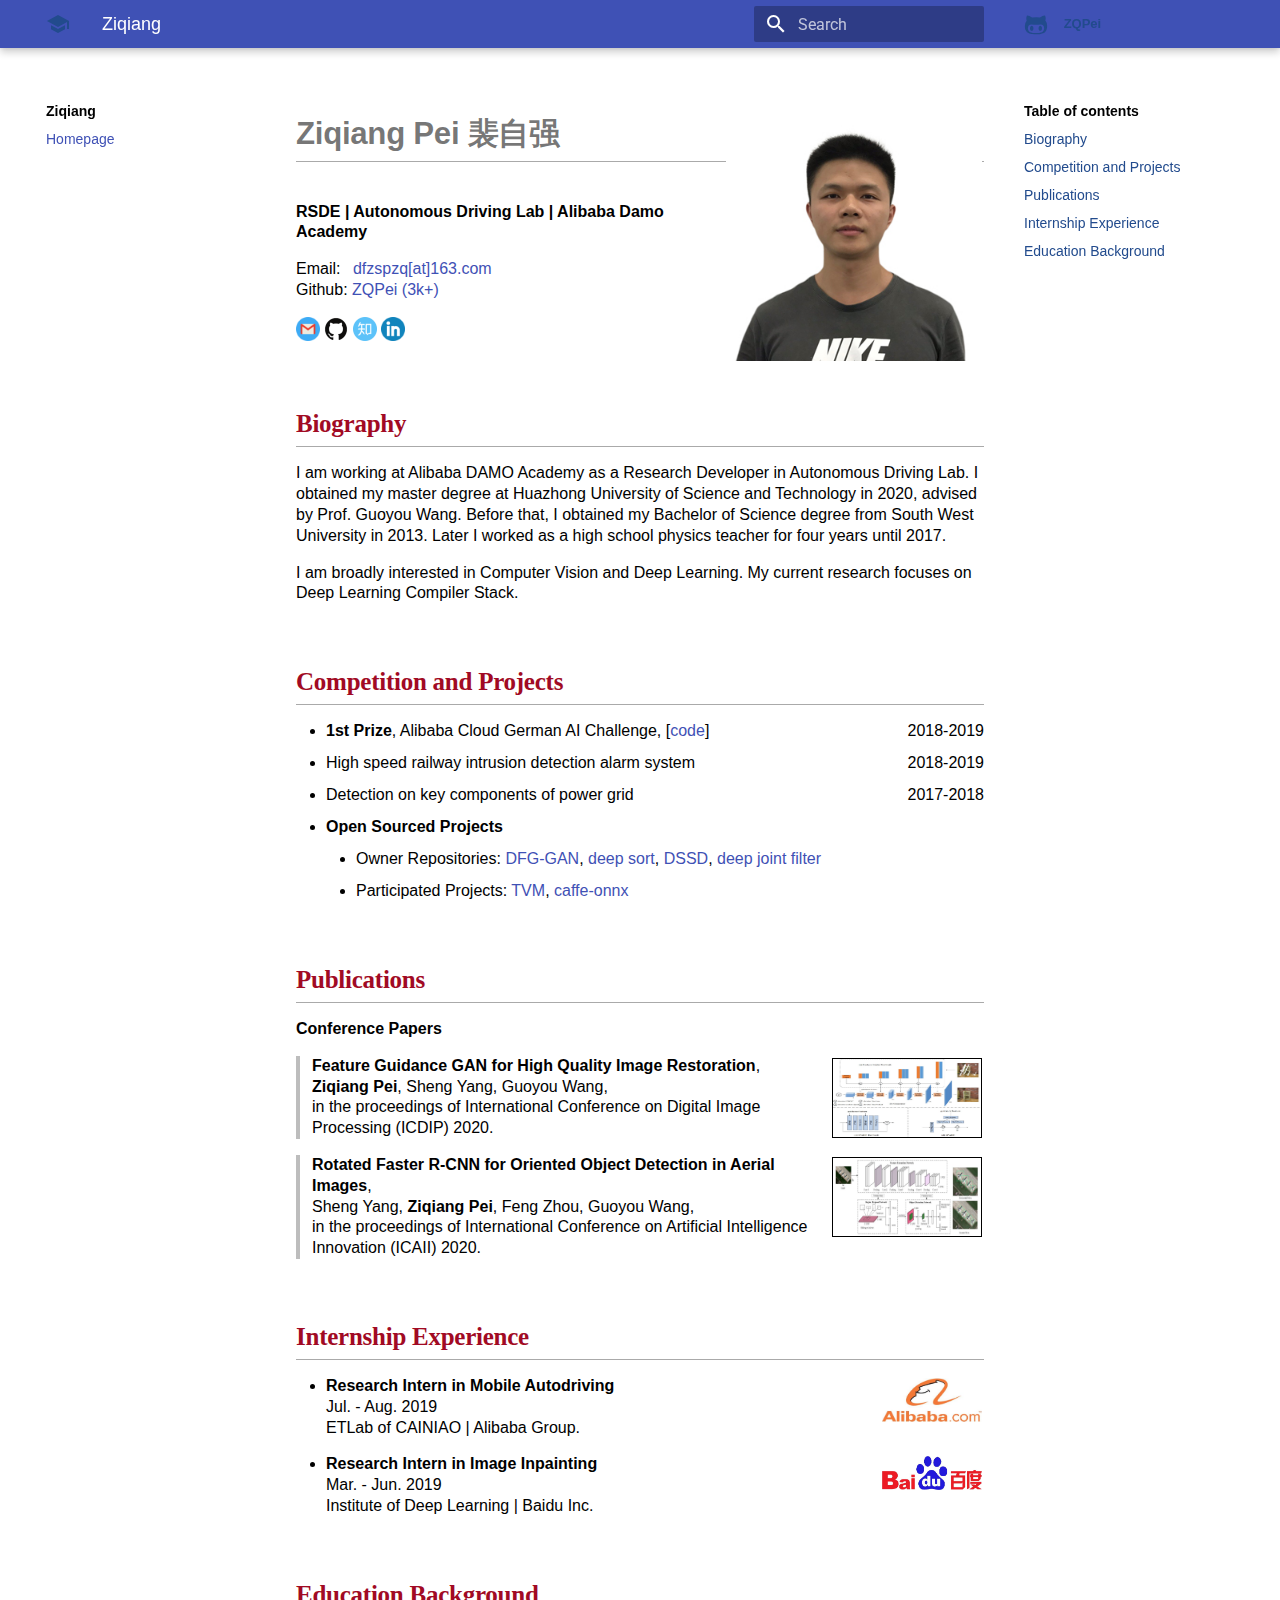
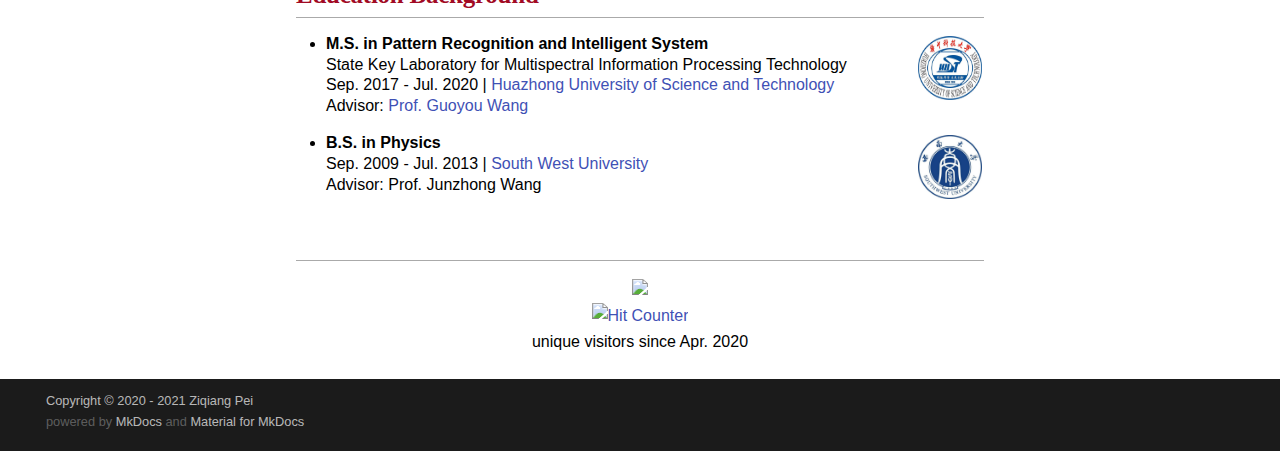
==== commit f79b8b87: "update 08-24-2023" ====
--- a/index.html
+++ b/index.html
@@ -38,7 +38,7 @@
         <meta name="lang:search.tokenizer" content="[\s\-]+">
       
       <link rel="shortcut icon" href="images/favicon.png">
-      <meta name="generator" content="mkdocs-1.1.2, mkdocs-material-4.6.3">
+      <meta name="generator" content="mkdocs-1.5.2, mkdocs-material-4.6.3">
     
     
       
@@ -127,7 +127,7 @@
   <nav class="md-header-nav md-grid">
     <div class="md-flex">
       <div class="md-flex__cell md-flex__cell--shrink">
-        <a href="https://zqpei.github.io" title="Ziqiang" aria-label="Ziqiang" class="md-header-nav__button md-logo">
+        <a href="https://zqpei.github.io/" title="Ziqiang" aria-label="Ziqiang" class="md-header-nav__button md-logo">
           
             <i class="md-icon"></i>
           
@@ -219,7 +219,7 @@
                   <div class="md-sidebar__inner">
                     <nav class="md-nav md-nav--primary" data-md-level="0">
   <label class="md-nav__title md-nav__title--site" for="__drawer">
-    <a href="https://zqpei.github.io" title="Ziqiang" class="md-nav__button md-logo">
+    <a href="https://zqpei.github.io/" title="Ziqiang" class="md-nav__button md-logo">
       
         <i class="md-icon"></i>
       
@@ -331,30 +331,6 @@
   
 </nav>
     
-  </li>
-
-    
-      
-      
-      
-
-
-  <li class="md-nav__item">
-    <a href="publications/" title="Publications" class="md-nav__link">
-      Publications
-    </a>
-  </li>
-
-    
-      
-      
-      
-
-
-  <li class="md-nav__item">
-    <a href="cv/" title="CV" class="md-nav__link">
-      CV
-    </a>
   </li>
 
     
@@ -443,7 +419,7 @@
 <p><font color=#000000 size=3 face="" style="line-height:1.3"></p>
 <p><strong>RSDE | Autonomous Driving Lab | Alibaba Damo Academy</strong></p>
 <p>Email:&ensp; <a href="mailto:dfzspzq@163.com">dfzspzq[at]163.com</a><br />
-Github: <a href="https://www.github.com/ZQPei">ZQPei (1k+)</a>    </p>
+Github: <a href="https://www.github.com/ZQPei">ZQPei (3k+)</a>    </p>
 <p><a href="mailto:dfzspzq@163.com"><img src="./images/gmail2.png" height="24"></a>
 <a href="https://www.github.com/ZQPei"><img src="./images/github2.png" height="24"></a>
 <a href="https://www.zhihu.com/people/pei-zi-qiang-16"><img src="./images/zhihu.png" height="24"></a>
@@ -614,27 +590,6 @@
         
 <footer class="md-footer">
   
-    <div class="md-footer-nav">
-      <nav class="md-footer-nav__inner md-grid">
-        
-        
-          <a href="publications/" title="Publications" class="md-flex md-footer-nav__link md-footer-nav__link--next" rel="next">
-            <div class="md-flex__cell md-flex__cell--stretch md-footer-nav__title">
-              <span class="md-flex__ellipsis">
-                <span class="md-footer-nav__direction">
-                  Next
-                </span>
-                Publications
-              </span>
-            </div>
-            <div class="md-flex__cell md-flex__cell--shrink">
-              <i class="md-icon md-icon--arrow-forward md-footer-nav__button"></i>
-            </div>
-          </a>
-        
-      </nav>
-    </div>
-  
   <div class="md-footer-meta md-typeset">
     <div class="md-footer-meta__inner md-grid">
       <div class="md-footer-copyright">
@@ -671,7 +626,7 @@
     
       <script src="assets/javascripts/application.c33a9706.js"></script>
       
-      <script>app.initialize({version:"1.1.2",url:{base:"."}})</script>
+      <script>app.initialize({version:"1.5.2",url:{base:"."}})</script>
       
     
   </body>
